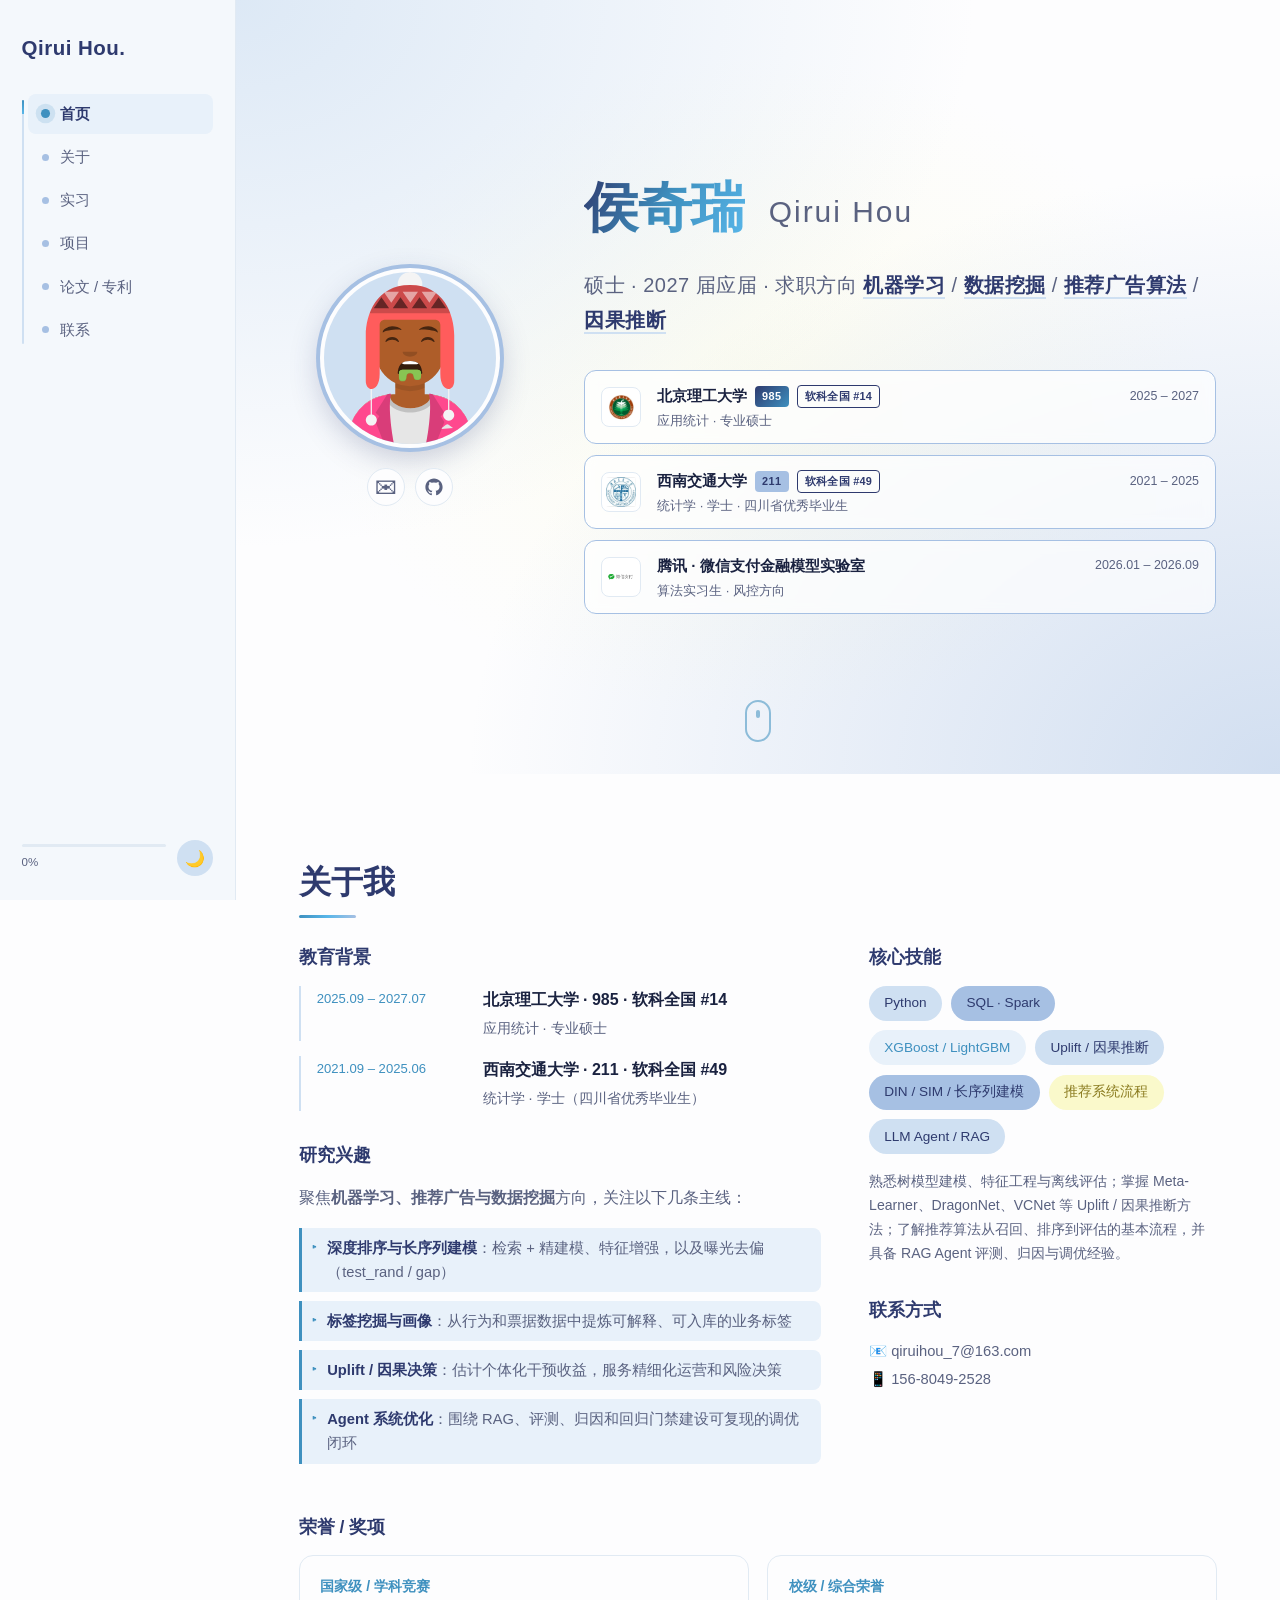
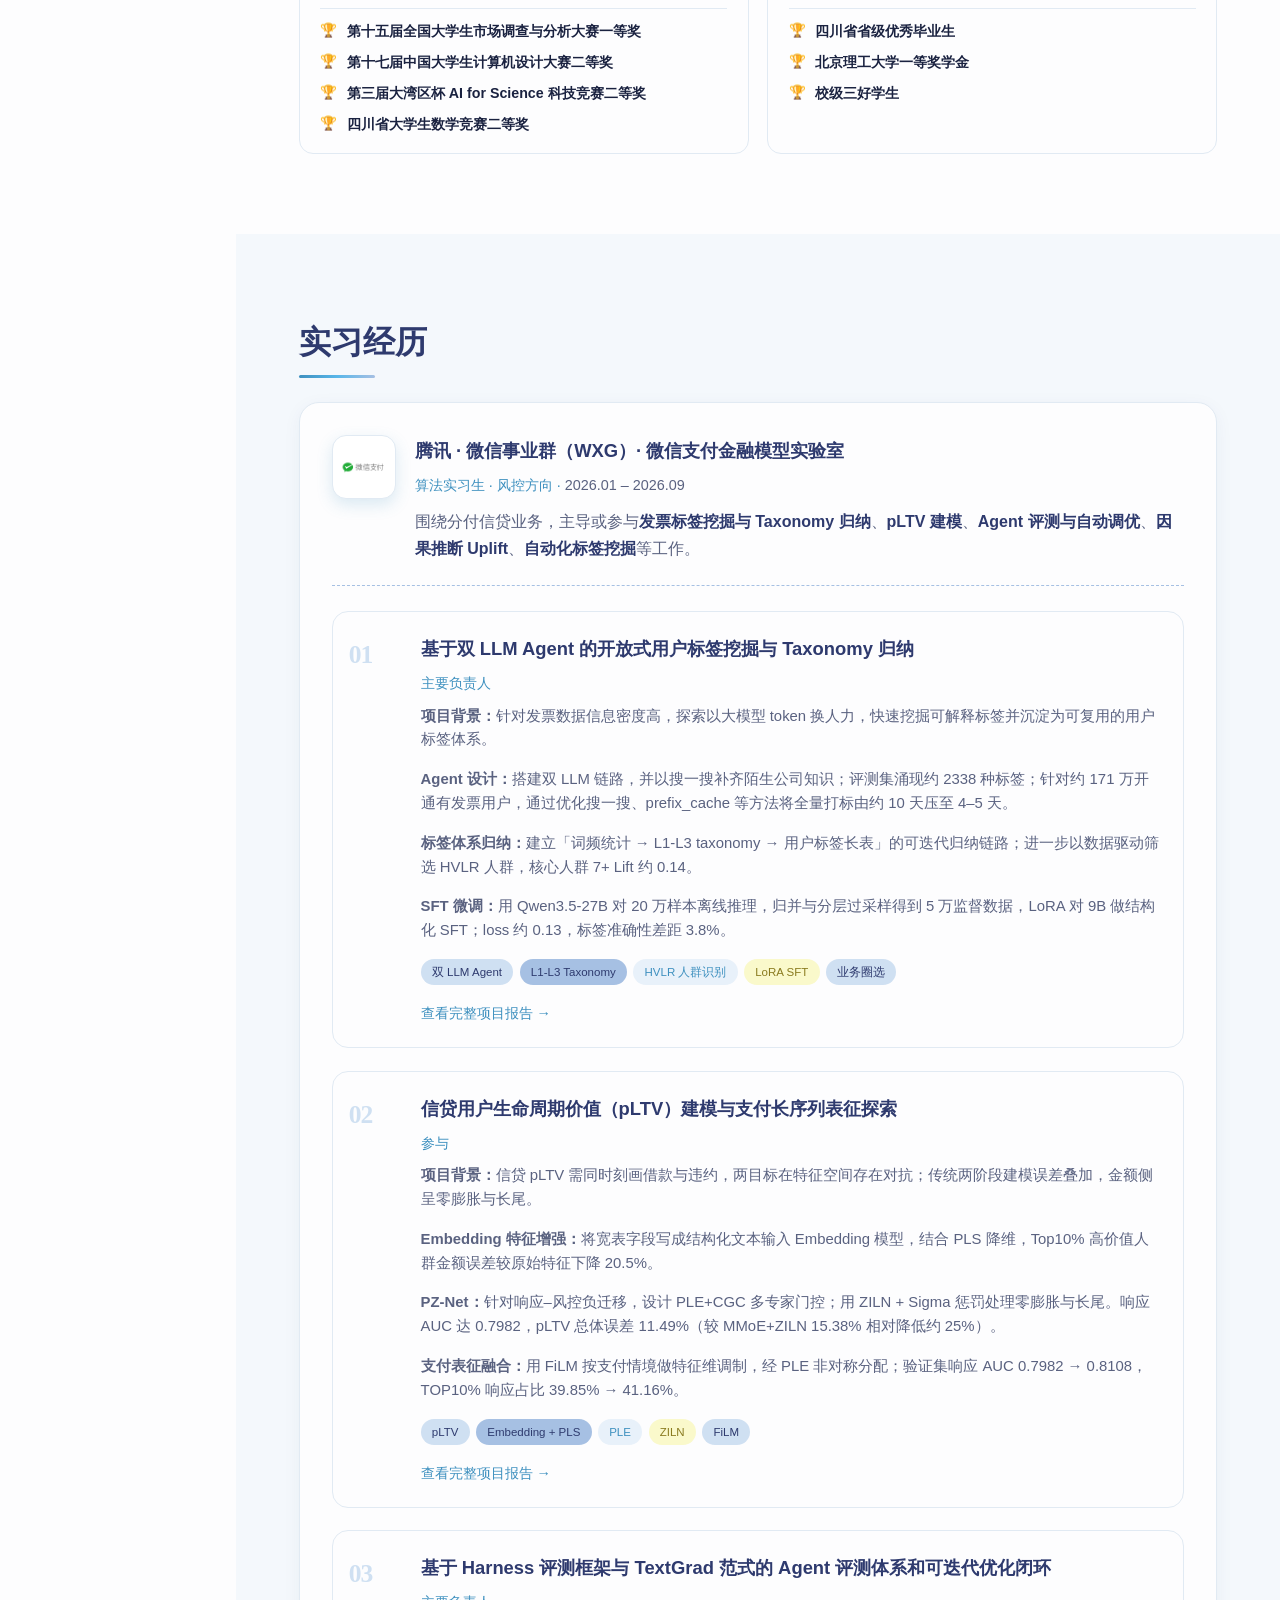
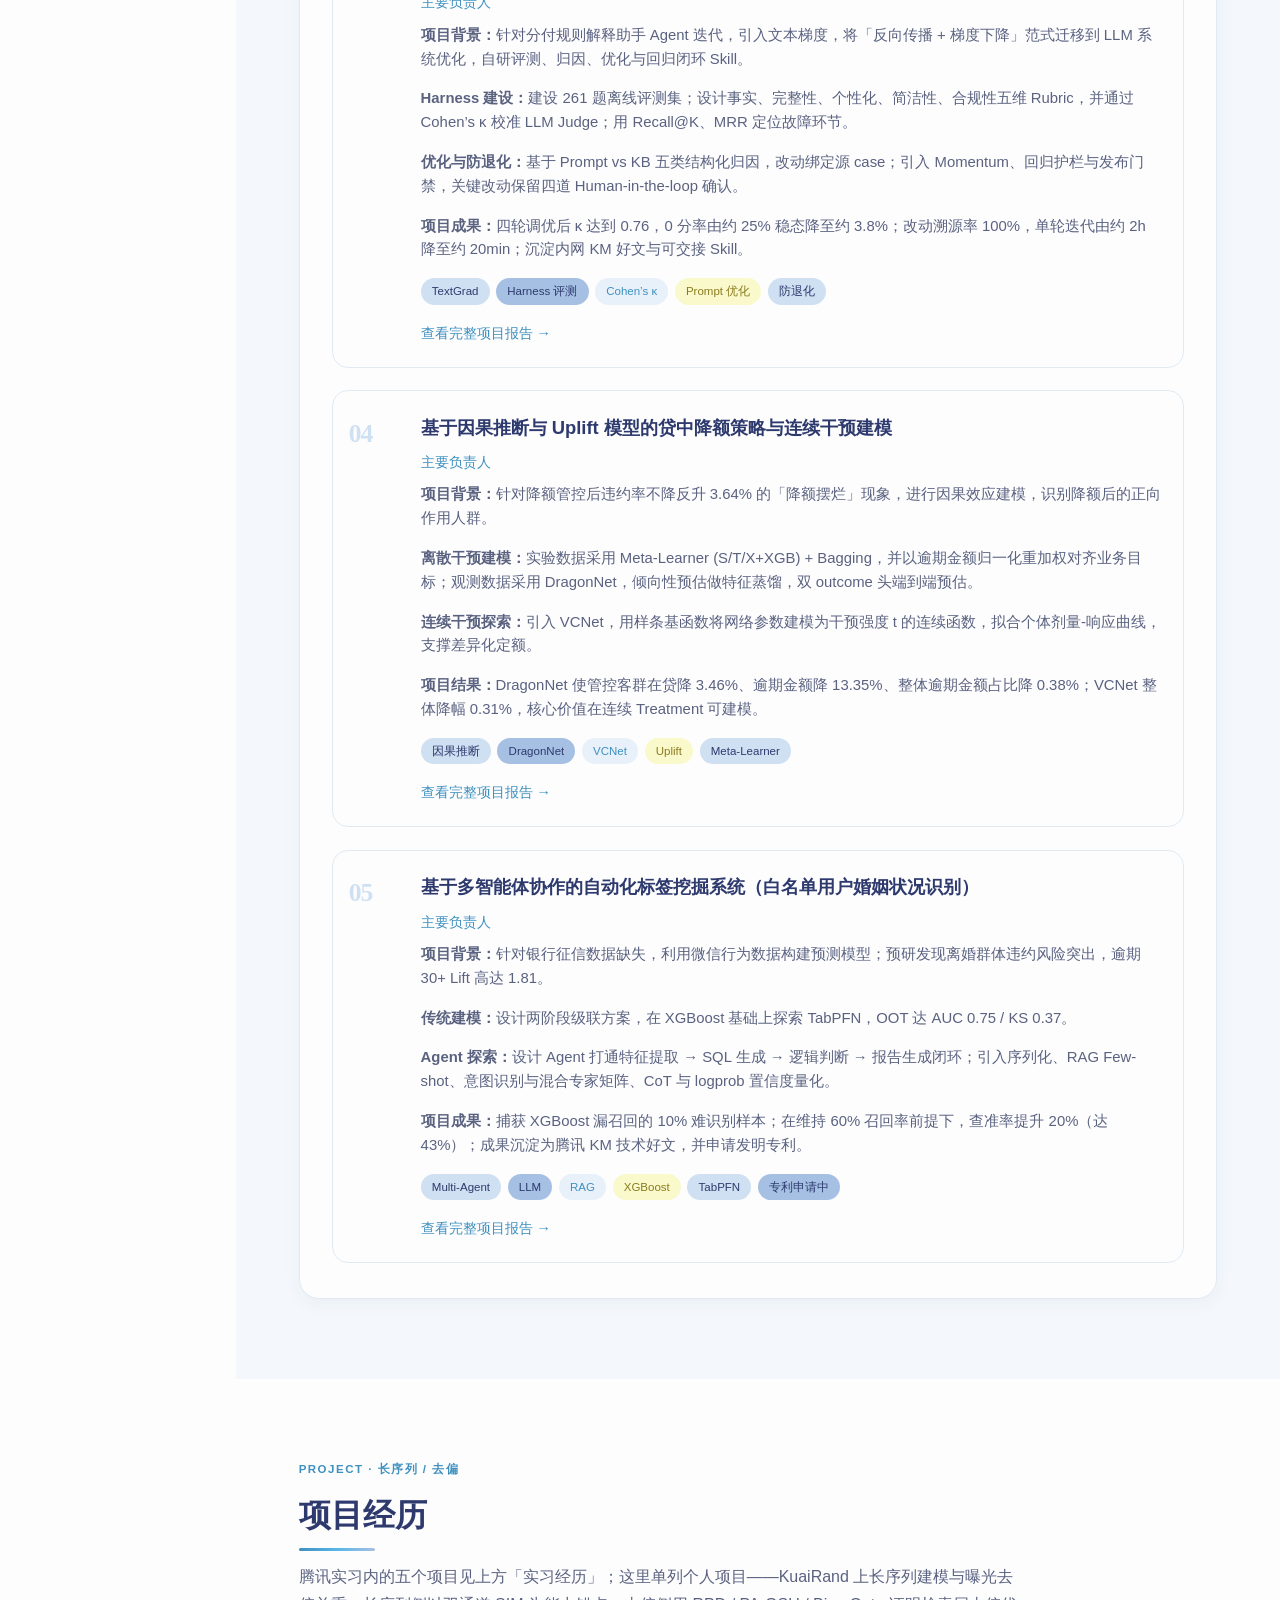
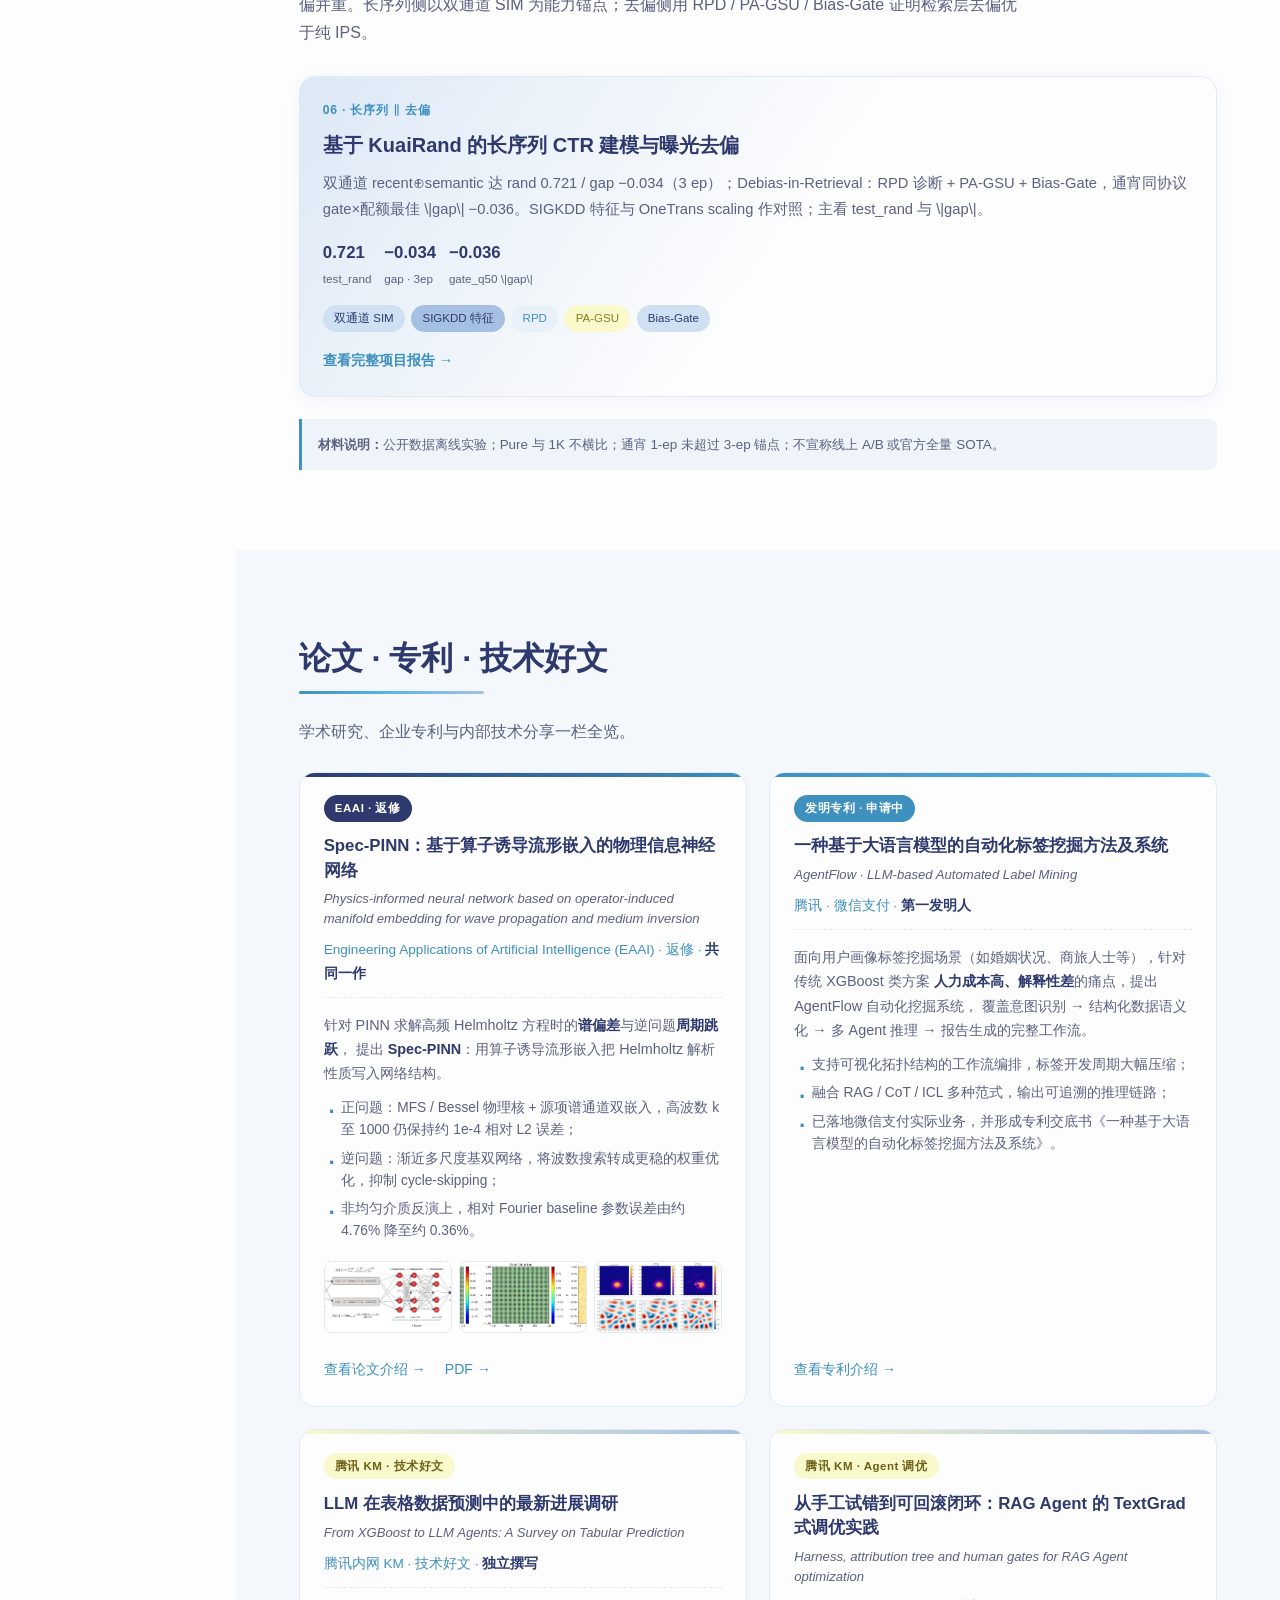
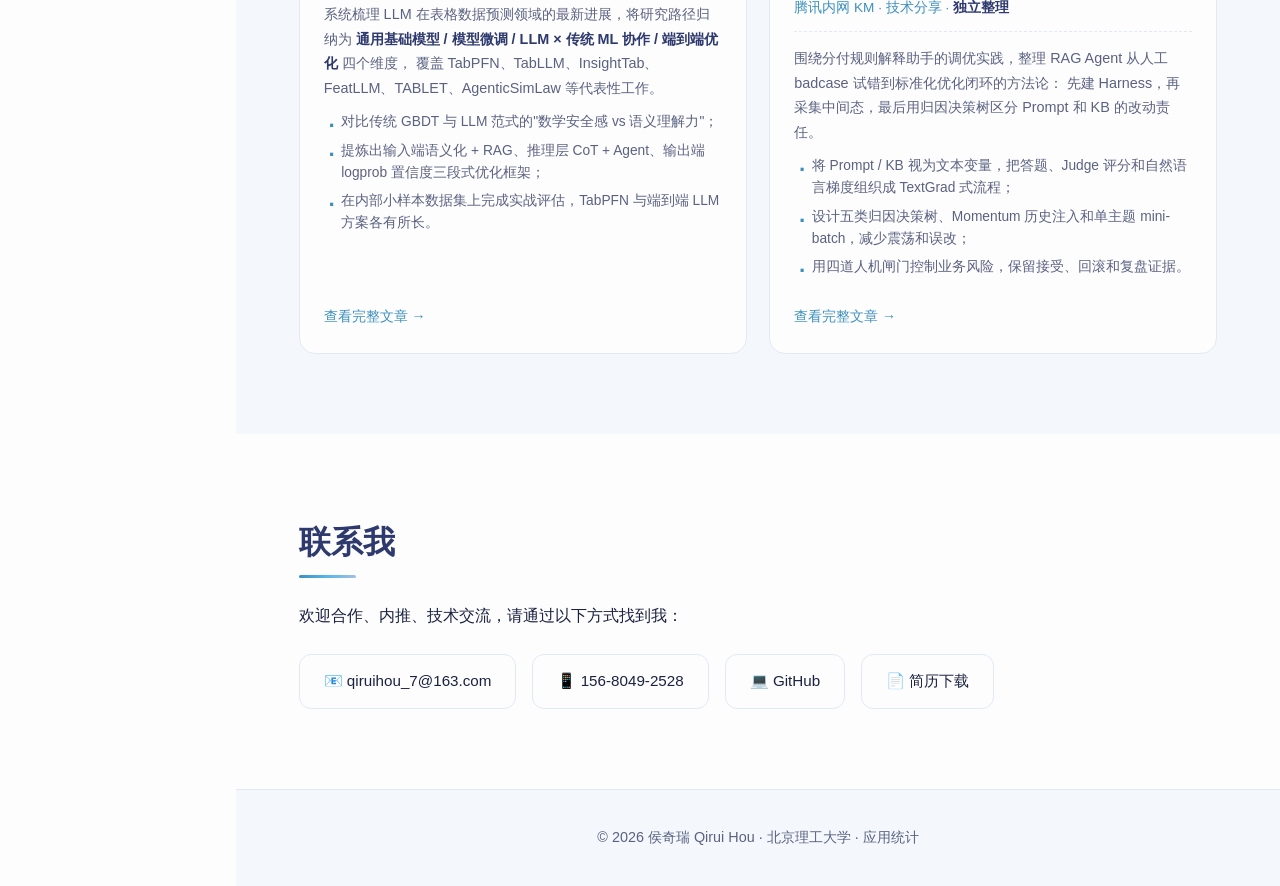
==== index.html @ e71e79ce "用 KuaiRand 长序列与去偏项目替换 TAOBAO-MM 超长序列 CTR 双主线（双通道 SIM ∥ Debias-in-Retrieval）写入首页与详情页，并更新诊断配图。  Co-aut" ====
<!DOCTYPE html>
<html lang="zh-CN">
<head>
  <meta charset="UTF-8" />
  <meta name="viewport" content="width=device-width, initial-scale=1.0" />
  <title>侯奇瑞 · 个人主页</title>
  <meta name="description" content="侯奇瑞 - 北京理工大学应用统计硕士 · 求职方向：机器学习 / 数据挖掘 / 推荐广告算法 / 因果推断" />
  <script>
    // 尽早标记 JS，并恢复主题，避免首屏空白 / 闪白
    document.documentElement.classList.add('js');
    try {
      var t = localStorage.getItem('theme');
      if (!t) t = matchMedia('(prefers-color-scheme: dark)').matches ? 'dark' : 'light';
      document.documentElement.setAttribute('data-theme', t);
    } catch (e) {}
  </script>
  <link rel="preload" href="style.css" as="style" />
  <link rel="preload" href="assets/avatar.svg" as="image" type="image/svg+xml" />
  <link rel="preload" href="assets/logo-bit.webp" as="image" type="image/webp" />
  <link rel="preload" href="assets/logo-swjtu.webp" as="image" type="image/webp" />
  <link rel="preload" href="assets/logo-wechatpay.webp" as="image" type="image/webp" />
  <link rel="stylesheet" href="style.css" />
  <link rel="icon" href="data:image/svg+xml,<svg xmlns='http://www.w3.org/2000/svg' viewBox='0 0 100 100'><text y='.9em' font-size='90'>📊</text></svg>" />
</head>
<body class="has-side-nav">
  <!-- 移动端抽屉开关 -->
  <button class="sn-toggle" id="snToggle" aria-label="展开导航" aria-expanded="false" aria-controls="sideNav">
    <span></span><span></span><span></span>
  </button>
  <div class="sn-backdrop" id="snBackdrop" hidden></div>

  <!-- 左侧导航 -->
  <aside class="side-nav" id="sideNav">
    <div class="sn-head">
      <a href="#home" class="logo">Qirui Hou.</a>
    </div>

    <nav class="sn-nav" aria-label="页面导航">
      <span class="sn-rail" aria-hidden="true"><span class="sn-rail-fill" id="snRailFill"></span></span>
      <span class="sn-thumb" id="snThumb" aria-hidden="true"></span>
      <ul>
        <li><a class="sn-link" href="#home"><span class="sn-dot"></span><span class="sn-text">首页</span></a></li>
        <li><a class="sn-link" href="#about"><span class="sn-dot"></span><span class="sn-text">关于</span></a></li>
        <li><a class="sn-link" href="#experience"><span class="sn-dot"></span><span class="sn-text">实习</span></a></li>
        <li><a class="sn-link" href="#projects"><span class="sn-dot"></span><span class="sn-text">项目</span></a></li>
        <li><a class="sn-link" href="#research"><span class="sn-dot"></span><span class="sn-text">论文 / 专利</span></a></li>
        <li><a class="sn-link" href="#contact"><span class="sn-dot"></span><span class="sn-text">联系</span></a></li>
      </ul>
    </nav>

    <div class="sn-foot">
      <div class="sn-progress">
        <span class="sn-progress-bar"><span class="sn-progress-fill" id="snProgressFill"></span></span>
        <span class="sn-progress-num" id="snProgressNum">0%</span>
      </div>
      <button id="themeToggle" aria-label="切换主题">🌙</button>
    </div>
  </aside>

  <!-- Hero / 个人简介 -->
  <section id="home" class="hero hero-split">
    <div class="hero-left">
      <img src="assets/avatar.svg" alt="头像" class="avatar" width="150" height="150" decoding="async" fetchpriority="high" />
      <div class="hero-socials">
        <a href="mailto:houqirui@bit.edu.cn" title="Email" aria-label="Email">✉</a>
        <a href="https://github.com/abcd1577/resume_web" target="_blank" rel="noopener" title="GitHub" aria-label="GitHub">
          <svg viewBox="0 0 24 24" width="18" height="18" fill="currentColor"><path d="M12 .5C5.73.5.5 5.74.5 12.04c0 5.08 3.29 9.39 7.86 10.91.58.11.79-.25.79-.56 0-.27-.01-1-.02-1.96-3.2.7-3.87-1.54-3.87-1.54-.52-1.34-1.27-1.69-1.27-1.69-1.04-.71.08-.7.08-.7 1.15.08 1.76 1.18 1.76 1.18 1.02 1.76 2.69 1.25 3.34.96.1-.74.4-1.25.72-1.54-2.55-.29-5.24-1.28-5.24-5.69 0-1.26.45-2.29 1.18-3.1-.12-.29-.51-1.46.11-3.04 0 0 .96-.31 3.16 1.18a10.97 10.97 0 0 1 5.76 0c2.2-1.49 3.16-1.18 3.16-1.18.62 1.58.23 2.75.11 3.04.74.81 1.18 1.84 1.18 3.1 0 4.42-2.69 5.39-5.26 5.68.41.36.78 1.07.78 2.16 0 1.56-.01 2.81-.01 3.19 0 .31.21.68.8.56 4.56-1.52 7.85-5.83 7.85-10.91C23.5 5.74 18.27.5 12 .5z"/></svg>
        </a>
      </div>
    </div>

    <div class="hero-right">
      <h1><span class="highlight">侯奇瑞</span> <span class="name-en">Qirui Hou</span></h1>
      <p class="tagline">硕士 · 2027 届应届 · 求职方向 <strong>机器学习</strong> / <strong>数据挖掘</strong> / <strong>推荐广告算法</strong> / <strong>因果推断</strong></p>

      <div class="hero-cards">
        <div class="hc-row hc-edu">
          <img src="assets/logo-bit.webp" alt="北京理工大学" class="hc-logo" width="160" height="160" decoding="async" fetchpriority="high" />
          <div class="hc-text">
            <div class="hc-line">
              <span class="hc-title">北京理工大学</span>
              <span class="hc-tier">985</span>
              <span class="hc-tier hc-tier-rank">软科全国 #14</span>
              <span class="hc-date">2025 – 2027</span>
            </div>
            <div class="hc-sub">应用统计 · 专业硕士</div>
          </div>
        </div>

        <div class="hc-row hc-edu">
          <img src="assets/logo-swjtu.webp" alt="西南交通大学" class="hc-logo" width="160" height="160" decoding="async" fetchpriority="high" />
          <div class="hc-text">
            <div class="hc-line">
              <span class="hc-title">西南交通大学</span>
              <span class="hc-tier hc-tier-211">211</span>
              <span class="hc-tier hc-tier-rank">软科全国 #49</span>
              <span class="hc-date">2021 – 2025</span>
            </div>
            <div class="hc-sub">统计学 · 学士 · 四川省优秀毕业生</div>
          </div>
        </div>

        <div class="hc-row hc-work">
          <img src="assets/logo-wechatpay.webp" alt="微信支付" class="hc-logo" width="451" height="160" decoding="async" fetchpriority="high" />
          <div class="hc-text">
            <div class="hc-line">
              <span class="hc-title">腾讯 · 微信支付金融模型实验室</span>
              <span class="hc-date">2026.01 – 2026.09</span>
            </div>
            <div class="hc-sub">算法实习生 · 风控方向</div>
          </div>
        </div>
      </div>
    </div>

    <a href="#about" class="scroll-down" aria-label="向下滚动">
      <span></span>
    </a>
  </section>

  <!-- 关于我 -->
  <section id="about" class="section">
    <h2>关于我</h2>
    <div class="about-grid">
      <div>
        <h3>教育背景</h3>
        <ul class="timeline">
          <li>
            <span class="t-date">2025.09 – 2027.07</span>
            <span class="t-school">北京理工大学 · 985 · 软科全国 #14</span>
            <span class="t-major">应用统计 · 专业硕士</span>
          </li>
          <li>
            <span class="t-date">2021.09 – 2025.06</span>
            <span class="t-school">西南交通大学 · 211 · 软科全国 #49</span>
            <span class="t-major">统计学 · 学士（四川省优秀毕业生）</span>
          </li>
        </ul>

        <h3 style="margin-top:1.8rem">研究兴趣</h3>
        <p>聚焦<strong>机器学习、推荐广告与数据挖掘</strong>方向，关注以下几条主线：</p>
        <ul class="interest-list">
          <li><strong>深度排序与长序列建模</strong>：检索 + 精建模、特征增强，以及曝光去偏（test_rand / gap）</li>
          <li><strong>标签挖掘与画像</strong>：从行为和票据数据中提炼可解释、可入库的业务标签</li>
          <li><strong>Uplift / 因果决策</strong>：估计个体化干预收益，服务精细化运营和风险决策</li>
          <li><strong>Agent 系统优化</strong>：围绕 RAG、评测、归因和回归门禁建设可复现的调优闭环</li>
        </ul>
      </div>

      <div>
        <h3>核心技能</h3>
        <ul class="skills">
          <li>Python</li>
          <li>SQL · Spark</li>
          <li>XGBoost / LightGBM</li>
          <li>Uplift / 因果推断</li>
          <li>DIN / SIM / 长序列建模</li>
          <li>推荐系统流程</li>
          <li>LLM Agent / RAG</li>
        </ul>
        <p style="margin-top:1rem; color:var(--text-soft); font-size:0.88rem; line-height:1.7;">
          熟悉树模型建模、特征工程与离线评估；掌握 Meta-Learner、DragonNet、VCNet 等 Uplift / 因果推断方法；了解推荐算法从召回、排序到评估的基本流程，并具备 RAG Agent 评测、归因与调优经验。
        </p>

        <h3 style="margin-top:1.8rem">联系方式</h3>
        <p style="color:var(--text-soft); font-size:0.92rem; line-height:1.9;">
          📧 qiruihou_7@163.com<br/>
          📱 156-8049-2528
        </p>
      </div>

      <div class="about-awards">
        <h3>荣誉 / 奖项</h3>
        <div class="awards-grid">
          <div class="award-col">
            <h4>国家级 / 学科竞赛</h4>
            <ul>
              <li>第十五届全国大学生市场调查与分析大赛一等奖</li>
              <li>第十七届中国大学生计算机设计大赛二等奖</li>
              <li>第三届大湾区杯 AI for Science 科技竞赛二等奖</li>
              <li>四川省大学生数学竞赛二等奖</li>
            </ul>
          </div>
          <div class="award-col">
            <h4>校级 / 综合荣誉</h4>
            <ul>
              <li>四川省省级优秀毕业生</li>
              <li>北京理工大学一等奖学金</li>
              <li>校级三好学生</li>
            </ul>
          </div>
        </div>
      </div>
    </div>
  </section>

  <!-- 实习经历 -->
  <section id="experience" class="section alt">
    <h2>实习经历</h2>

    <div class="experience-block">
      <div class="exp-header">
        <img class="exp-logo-img" src="assets/logo-wechatpay.webp" alt="微信支付" width="451" height="160" decoding="async" loading="lazy" />
        <div class="exp-meta">
          <h3 class="exp-company">腾讯 · 微信事业群（WXG）· 微信支付金融模型实验室</h3>
          <p class="exp-role">算法实习生 · 风控方向 · <span>2026.01 – 2026.09</span></p>
          <p class="exp-summary">围绕分付信贷业务，主导或参与<strong>发票标签挖掘与 Taxonomy 归纳</strong>、<strong>pLTV 建模</strong>、<strong>Agent 评测与自动调优</strong>、<strong>因果推断 Uplift</strong>、<strong>自动化标签挖掘</strong>等工作。</p>
        </div>
      </div>

      <ol class="cards stacked">
        <li class="card project-item">
          <a class="project-card-link" href="project-invoice-taxonomy.html">
            <span class="proj-index">01</span>
            <div class="card-body">
              <h3>基于双 LLM Agent 的开放式用户标签挖掘与 Taxonomy 归纳</h3>
              <p class="proj-role">主要负责人</p>
              <p><strong>项目背景：</strong>针对发票数据信息密度高，探索以大模型 token 换人力，快速挖掘可解释标签并沉淀为可复用的用户标签体系。</p>
              <p><strong>Agent 设计：</strong>搭建双 LLM 链路，并以搜一搜补齐陌生公司知识；评测集涌现约 2338 种标签；针对约 171 万开通有发票用户，通过优化搜一搜、prefix_cache 等方法将全量打标由约 10 天压至 4–5 天。</p>
              <p><strong>标签体系归纳：</strong>建立「词频统计 → L1-L3 taxonomy → 用户标签长表」的可迭代归纳链路；进一步以数据驱动筛选 HVLR 人群，核心人群 7+ Lift 约 0.14。</p>
              <p><strong>SFT 微调：</strong>用 Qwen3.5-27B 对 20 万样本离线推理，归并与分层过采样得到 5 万监督数据，LoRA 对 9B 做结构化 SFT；loss 约 0.13，标签准确性差距 3.8%。</p>
              <div class="tags">
                <span>双 LLM Agent</span><span>L1-L3 Taxonomy</span><span>HVLR 人群识别</span>
                <span>LoRA SFT</span><span>业务圈选</span>
              </div>
              <div class="links"><span class="go-report">查看完整项目报告 →</span></div>
            </div>
          </a>
        </li>

        <li class="card project-item">
          <a class="project-card-link" href="project-pltv.html">
            <span class="proj-index">02</span>
            <div class="card-body">
              <h3>信贷用户生命周期价值（pLTV）建模与支付长序列表征探索</h3>
              <p class="proj-role">参与</p>
              <p><strong>项目背景：</strong>信贷 pLTV 需同时刻画借款与违约，两目标在特征空间存在对抗；传统两阶段建模误差叠加，金额侧呈零膨胀与长尾。</p>
              <p><strong>Embedding 特征增强：</strong>将宽表字段写成结构化文本输入 Embedding 模型，结合 PLS 降维，Top10% 高价值人群金额误差较原始特征下降 20.5%。</p>
              <p><strong>PZ-Net：</strong>针对响应–风控负迁移，设计 PLE+CGC 多专家门控；用 ZILN + Sigma 惩罚处理零膨胀与长尾。响应 AUC 达 0.7982，pLTV 总体误差 11.49%（较 MMoE+ZILN 15.38% 相对降低约 25%）。</p>
              <p><strong>支付表征融合：</strong>用 FiLM 按支付情境做特征维调制，经 PLE 非对称分配；验证集响应 AUC 0.7982 → 0.8108，TOP10% 响应占比 39.85% → 41.16%。</p>
              <div class="tags">
                <span>pLTV</span><span>Embedding + PLS</span><span>PLE</span>
                <span>ZILN</span><span>FiLM</span>
              </div>
              <div class="links"><span class="go-report">查看完整项目报告 →</span></div>
            </div>
          </a>
        </li>

        <li class="card project-item">
          <a class="project-card-link" href="project-agent-optimization.html">
            <span class="proj-index">03</span>
            <div class="card-body">
              <h3>基于 Harness 评测框架与 TextGrad 范式的 Agent 评测体系和可迭代优化闭环</h3>
              <p class="proj-role">主要负责人</p>
              <p><strong>项目背景：</strong>针对分付规则解释助手 Agent 迭代，引入文本梯度，将「反向传播 + 梯度下降」范式迁移到 LLM 系统优化，自研评测、归因、优化与回归闭环 Skill。</p>
              <p><strong>Harness 建设：</strong>建设 261 题离线评测集；设计事实、完整性、个性化、简洁性、合规性五维 Rubric，并通过 Cohen’s κ 校准 LLM Judge；用 Recall@K、MRR 定位故障环节。</p>
              <p><strong>优化与防退化：</strong>基于 Prompt vs KB 五类结构化归因，改动绑定源 case；引入 Momentum、回归护栏与发布门禁，关键改动保留四道 Human-in-the-loop 确认。</p>
              <p><strong>项目成果：</strong>四轮调优后 κ 达到 0.76，0 分率由约 25% 稳态降至约 3.8%；改动溯源率 100%，单轮迭代由约 2h 降至约 20min；沉淀内网 KM 好文与可交接 Skill。</p>
              <div class="tags">
                <span>TextGrad</span><span>Harness 评测</span><span>Cohen’s κ</span>
                <span>Prompt 优化</span><span>防退化</span>
              </div>
              <div class="links"><span class="go-report">查看完整项目报告 →</span></div>
            </div>
          </a>
        </li>

        <li class="card project-item">
          <a class="project-card-link" href="project-causal-treatment.html">
            <span class="proj-index">04</span>
            <div class="card-body">
              <h3>基于因果推断与 Uplift 模型的贷中降额策略与连续干预建模</h3>
              <p class="proj-role">主要负责人</p>
              <p><strong>项目背景：</strong>针对降额管控后违约率不降反升 3.64% 的「降额摆烂」现象，进行因果效应建模，识别降额后的正向作用人群。</p>
              <p><strong>离散干预建模：</strong>实验数据采用 Meta-Learner (S/T/X+XGB) + Bagging，并以逾期金额归一化重加权对齐业务目标；观测数据采用 DragonNet，倾向性预估做特征蒸馏，双 outcome 头端到端预估。</p>
              <p><strong>连续干预探索：</strong>引入 VCNet，用样条基函数将网络参数建模为干预强度 t 的连续函数，拟合个体剂量-响应曲线，支撑差异化定额。</p>
              <p><strong>项目结果：</strong>DragonNet 使管控客群在贷降 3.46%、逾期金额降 13.35%、整体逾期金额占比降 0.38%；VCNet 整体降幅 0.31%，核心价值在连续 Treatment 可建模。</p>
              <div class="tags">
                <span>因果推断</span><span>DragonNet</span><span>VCNet</span>
                <span>Uplift</span><span>Meta-Learner</span>
              </div>
              <div class="links"><span class="go-report">查看完整项目报告 →</span></div>
            </div>
          </a>
        </li>

        <li class="card project-item">
          <a class="project-card-link" href="project-label-mining.html">
            <span class="proj-index">05</span>
            <div class="card-body">
              <h3>基于多智能体协作的自动化标签挖掘系统（白名单用户婚姻状况识别）</h3>
              <p class="proj-role">主要负责人</p>
              <p><strong>项目背景：</strong>针对银行征信数据缺失，利用微信行为数据构建预测模型；预研发现离婚群体违约风险突出，逾期 30+ Lift 高达 1.81。</p>
              <p><strong>传统建模：</strong>设计两阶段级联方案，在 XGBoost 基础上探索 TabPFN，OOT 达 AUC 0.75 / KS 0.37。</p>
              <p><strong>Agent 探索：</strong>设计 Agent 打通特征提取 → SQL 生成 → 逻辑判断 → 报告生成闭环；引入序列化、RAG Few-shot、意图识别与混合专家矩阵、CoT 与 logprob 置信度量化。</p>
              <p><strong>项目成果：</strong>捕获 XGBoost 漏召回的 10% 难识别样本；在维持 60% 召回率前提下，查准率提升 20%（达 43%）；成果沉淀为腾讯 KM 技术好文，并申请发明专利。</p>
              <div class="tags">
                <span>Multi-Agent</span><span>LLM</span><span>RAG</span><span>XGBoost</span>
                <span>TabPFN</span><span>专利申请中</span>
              </div>
              <div class="links"><span class="go-report">查看完整项目报告 →</span></div>
            </div>
          </a>
        </li>
      </ol>
    </div>
  </section>

  <!-- 项目经历：个人项目 KuaiRand（长序列 ∥ 去偏） -->
  <section id="projects" class="section">
    <p class="eyebrow">PROJECT · 长序列 / 去偏</p>
    <h2>项目经历</h2>
    <p class="section-intro">腾讯实习内的五个项目见上方「实习经历」；这里单列个人项目——KuaiRand 上长序列建模与曝光去偏并重。长序列侧以双通道 SIM 为能力锚点；去偏侧用 RPD / PA-GSU / Bias-Gate 证明检索层去偏优于纯 IPS。</p>
    <div class="case-grid">
      <article class="case-card featured">
        <p class="case-no">06 · 长序列 ∥ 去偏</p>
        <h3>基于 KuaiRand 的长序列 CTR 建模与曝光去偏</h3>
        <p class="case-summary">双通道 recent⊕semantic 达 rand 0.721 / gap −0.034（3 ep）；Debias-in-Retrieval：RPD 诊断 + PA-GSU + Bias-Gate，通宵同协议 gate×配额最佳 \|gap\| −0.036。SIGKDD 特征与 OneTrans scaling 作对照；主看 test_rand 与 \|gap\|。</p>
        <div class="metric-row"><div><strong>0.721</strong><span>test_rand</span></div><div><strong>−0.034</strong><span>gap · 3ep</span></div><div><strong>−0.036</strong><span>gate_q50 \|gap\|</span></div></div>
        <div class="tags"><span>双通道 SIM</span><span>SIGKDD 特征</span><span>RPD</span><span>PA-GSU</span><span>Bias-Gate</span></div>
        <a class="case-link" href="project-kuairand-ctr.html">查看完整项目报告 <span>→</span></a>
      </article>
    </div>
    <p class="evidence-note"><strong>材料说明：</strong>公开数据离线实验；Pure 与 1K 不横比；通宵 1-ep 未超过 3-ep 锚点；不宣称线上 A/B 或官方全量 SOTA。</p>
  </section>

  <!-- 论文 / 专利 / 技术好文 -->
  <section id="research" class="section alt">
    <h2>论文 · 专利 · 技术好文</h2>
    <p style="color:var(--text-soft); margin-bottom:1.6rem;">学术研究、企业专利与内部技术分享一栏全览。</p>

    <div class="research-grid">
      <article class="research-card paper">
        <div class="rc-tag">EAAI · 返修</div>
        <h3 class="rc-title">Spec-PINN：基于算子诱导流形嵌入的物理信息神经网络</h3>
        <p class="rc-en">Physics-informed neural network based on operator-induced manifold embedding for wave propagation and medium inversion</p>
        <p class="rc-meta">Engineering Applications of Artificial Intelligence (EAAI) · 返修 · <strong>共同一作</strong></p>
        <p class="rc-desc">
          针对 PINN 求解高频 Helmholtz 方程时的<strong>谱偏差</strong>与逆问题<strong>周期跳跃</strong>，
          提出 <strong>Spec-PINN</strong>：用算子诱导流形嵌入把 Helmholtz 解析性质写入网络结构。
        </p>
        <ul class="rc-list">
          <li>正问题：MFS / Bessel 物理核 + 源项谱通道双嵌入，高波数 k 至 1000 仍保持约 1e-4 相对 L2 误差；</li>
          <li>逆问题：渐近多尺度基双网络，将波数搜索转成更稳的权重优化，抑制 cycle-skipping；</li>
          <li>非均匀介质反演上，相对 Fourier baseline 参数误差由约 4.76% 降至约 0.36%。</li>
        </ul>
        <div class="rc-thumbs" aria-label="论文典型图预览">
          <img decoding="async" loading="lazy" src="assets/spec-pinn-arch-forward.webp" alt="Spec-PINN 正问题物理核嵌入架构" width="280" height="126">
          <img decoding="async" loading="lazy" src="assets/spec-pinn-forward-k100.webp" alt="高波数正问题解对比" width="280" height="76">
          <img decoding="async" loading="lazy" src="assets/spec-pinn-inverse-compare.webp" alt="非均匀介质反演对比" width="280" height="155">
        </div>
        <div class="rc-links">
          <a href="paper-spec-pinn.html">查看论文介绍 →</a>
          <a href="Physics-informed neural network based on operator-induced manifold embedding for wave propagation and medium inversion.pdf" target="_blank" rel="noopener">PDF →</a>
        </div>
      </article>

      <article class="research-card patent">
        <div class="rc-tag">发明专利 · 申请中</div>
        <h3 class="rc-title">一种基于大语言模型的自动化标签挖掘方法及系统</h3>
        <p class="rc-en">AgentFlow · LLM-based Automated Label Mining</p>
        <p class="rc-meta">腾讯 · 微信支付 · <strong>第一发明人</strong></p>
        <p class="rc-desc">
          面向用户画像标签挖掘场景（如婚姻状况、商旅人士等），针对传统 XGBoost 类方案
          <strong>人力成本高、解释性差</strong>的痛点，提出 AgentFlow 自动化挖掘系统，
          覆盖意图识别 → 结构化数据语义化 → 多 Agent 推理 → 报告生成的完整工作流。
        </p>
        <ul class="rc-list">
          <li>支持可视化拓扑结构的工作流编排，标签开发周期大幅压缩；</li>
          <li>融合 RAG / CoT / ICL 多种范式，输出可追溯的推理链路；</li>
          <li>已落地微信支付实际业务，并形成专利交底书《一种基于大语言模型的自动化标签挖掘方法及系统》。</li>
        </ul>
        <div class="rc-links">
          <a href="patent-label-mining.html">查看专利介绍 →</a>
        </div>
      </article>

      <article class="research-card blog">
        <div class="rc-tag">腾讯 KM · 技术好文</div>
        <h3 class="rc-title">LLM 在表格数据预测中的最新进展调研</h3>
        <p class="rc-en">From XGBoost to LLM Agents: A Survey on Tabular Prediction</p>
        <p class="rc-meta">腾讯内网 KM · 技术好文 · <strong>独立撰写</strong></p>
        <p class="rc-desc">
          系统梳理 LLM 在表格数据预测领域的最新进展，将研究路径归纳为
          <strong>通用基础模型 / 模型微调 / LLM × 传统 ML 协作 / 端到端优化</strong> 四个维度，
          覆盖 TabPFN、TabLLM、InsightTab、FeatLLM、TABLET、AgenticSimLaw 等代表性工作。
        </p>
        <ul class="rc-list">
          <li>对比传统 GBDT 与 LLM 范式的"数学安全感 vs 语义理解力"；</li>
          <li>提炼出输入端语义化 + RAG、推理层 CoT + Agent、输出端 logprob 置信度三段式优化框架；</li>
          <li>在内部小样本数据集上完成实战评估，TabPFN 与端到端 LLM 方案各有所长。</li>
        </ul>
        <div class="rc-links">
          <a href="km-tabular-prediction.html">查看完整文章 →</a>
        </div>
      </article>

      <article class="research-card blog">
        <div class="rc-tag">腾讯 KM · Agent 调优</div>
        <h3 class="rc-title">从手工试错到可回滚闭环：RAG Agent 的 TextGrad 式调优实践</h3>
        <p class="rc-en">Harness, attribution tree and human gates for RAG Agent optimization</p>
        <p class="rc-meta">腾讯内网 KM · 技术分享 · <strong>独立整理</strong></p>
        <p class="rc-desc">
          围绕分付规则解释助手的调优实践，整理 RAG Agent 从人工 badcase 试错到标准化优化闭环的方法论：
          先建 Harness，再采集中间态，最后用归因决策树区分 Prompt 和 KB 的改动责任。
        </p>
        <ul class="rc-list">
          <li>将 Prompt / KB 视为文本变量，把答题、Judge 评分和自然语言梯度组织成 TextGrad 式流程；</li>
          <li>设计五类归因决策树、Momentum 历史注入和单主题 mini-batch，减少震荡和误改；</li>
          <li>用四道人机闸门控制业务风险，保留接受、回滚和复盘证据。</li>
        </ul>
        <div class="rc-links">
          <a href="km-agent-textgrad.html">查看完整文章 →</a>
        </div>
      </article>
    </div>
  </section>

  <!-- 联系 -->
  <section id="contact" class="section">
    <h2>联系我</h2>
    <p>欢迎合作、内推、技术交流，请通过以下方式找到我：</p>
    <div class="contact-list">
      <a href="mailto:qiruihou_7@163.com">📧 qiruihou_7@163.com</a>
      <a href="tel:15680492528">📱 156-8049-2528</a>
      <a href="https://github.com/abcd1577/resume_web" target="_blank" rel="noopener">💻 GitHub</a>
      <a href="侯奇瑞-北京理工大学-27届-0511_副本.docx" download>📄 简历下载</a>
    </div>
  </section>

  <footer>
    <p>© 2026 侯奇瑞 Qirui Hou · 北京理工大学 · 应用统计</p>
  </footer>

  <script src="script.js"></script>
</body>
</html>
---- style.css ----
/* ============================================================
   配色：纯蓝色系学术风（去除淡紫，统一为蓝色层次）
   #2E3A6E  深靛蓝     —— 主色（标题、强调、按钮）
   #3E90BF  中蓝       —— 次要强调、链接
   #58B6E9  亮蓝       —— 高亮、暗色模式主色
   #A6C0E3  雾蓝       —— 头像光晕、分割
   #CFE0F2  粉蓝       —— 标签、卡片次背景（替代原淡紫）
   #E8F1FA  极淡蓝     —— 大面积浅背景
   #FAF9CB  奶油黄     —— 点缀、hover（保留作为唯一暖色调亮点）
   ============================================================ */
:root {
  --c-primary:  #2E3A6E;
  --c-blue:     #3E90BF;
  --c-sky:      #58B6E9;
  --c-mist:     #A6C0E3;
  --c-soft:     #CFE0F2;
  --c-pale:     #E8F1FA;
  --c-cream:    #FAF9CB;

  --bg:         #fdfdfe;
  --bg-alt:     #f4f8fc;
  --text:       #1a2240;
  --text-soft:  #5a6280;
  --accent:     var(--c-primary);
  --accent-2:   var(--c-blue);
  --border:     #e1eaf3;
  --card-shadow: 0 6px 24px rgba(46, 58, 110, 0.09);
}

[data-theme="dark"] {
  --bg:         #131830;
  --bg-alt:     #1c2342;
  --text:       #ecedf5;
  --text-soft:  #a8aec8;
  --accent:     var(--c-sky);
  --accent-2:   var(--c-blue);
  --border:     #28305a;
  --card-shadow: 0 6px 24px rgba(0, 0, 0, 0.35);
}

/* ============================================================
   Reset
   ============================================================ */
* { box-sizing: border-box; margin: 0; padding: 0; }
html { scroll-behavior: smooth; }
body {
  font-family: -apple-system, BlinkMacSystemFont, "Helvetica Neue",
               "PingFang SC", "Microsoft YaHei", sans-serif;
  background: var(--bg);
  color: var(--text);
  line-height: 1.75;
  -webkit-font-smoothing: antialiased;
  transition: background 0.3s, color 0.3s;
}
a { color: inherit; text-decoration: none; }
ul { list-style: none; }
img { max-width: 100%; display: block; }

/* 区块入场：仅在启用 JS 时隐藏非首屏 section，Hero 始终可见 */
.js .section.reveal:not(.is-visible) {
  opacity: 0;
  transform: translateY(18px);
}
.js .section.reveal {
  transition: opacity 0.55s ease, transform 0.55s ease;
}
.js .section.reveal.is-visible {
  opacity: 1;
  transform: none;
}
@media (prefers-reduced-motion: reduce) {
  .js .section.reveal:not(.is-visible),
  .js .section.reveal {
    opacity: 1;
    transform: none;
    transition: none;
  }
}

/* ============================================================
   导航
   ============================================================ */
.nav {
  position: sticky; top: 0; z-index: 100;
  display: flex; align-items: center; justify-content: space-between;
  padding: 1rem 8%;
  background: rgba(253, 253, 254, 0.85);
  backdrop-filter: blur(14px);
  border-bottom: 1px solid var(--border);
}
[data-theme="dark"] .nav { background: rgba(19, 24, 48, 0.85); }
.logo {
  font-weight: 700; font-size: 1.2rem;
  color: var(--c-primary);
  letter-spacing: 0.5px;
}
[data-theme="dark"] .logo { color: var(--c-sky); }
.nav ul { display: flex; gap: 2rem; }
.nav ul a {
  font-size: 0.95rem; position: relative; padding: 0.2rem 0;
  transition: color 0.25s;
}
.nav ul a::after {
  content: ""; position: absolute; left: 0; bottom: -4px;
  width: 0; height: 2px; background: var(--c-sky);
  transition: width 0.25s ease;
}
.nav ul a:hover { color: var(--c-blue); }
.nav ul a:hover::after { width: 100%; }
#themeToggle {
  background: var(--c-soft); border: none;
  width: 36px; height: 36px; border-radius: 50%;
  font-size: 1rem; cursor: pointer;
  display: flex; align-items: center; justify-content: center;
  transition: background 0.25s, transform 0.25s;
}
#themeToggle:hover { background: var(--c-mist); transform: rotate(15deg); }
[data-theme="dark"] #themeToggle { background: var(--bg-alt); }

/* ============================================================
   Hero
   ============================================================ */
.hero {
  min-height: clamp(620px, 86vh, 860px);
  display: flex; flex-direction: column; align-items: center; justify-content: center;
  text-align: center; padding: clamp(3.5rem, 6vh, 5.5rem) clamp(1.5rem, 5vw, 4rem);
  position: relative;
}
/* 左右双栏 Hero（覆盖默认居中）*/
.hero.hero-split {
  flex-direction: row;
  align-items: center;
  justify-content: center;
  text-align: left;
  gap: clamp(2rem, 5vw, 5rem);
  padding: clamp(4rem, 7vh, 6rem) clamp(2rem, 10vw, 12rem);
  max-width: none;
  margin: 0;
  width: 100%;
  background:
    radial-gradient(ellipse at top left, rgba(207, 224, 242, 0.7), transparent 50%),
    radial-gradient(ellipse at bottom right, rgba(166, 192, 227, 0.5), transparent 55%),
    radial-gradient(ellipse at center, rgba(250, 249, 203, 0.28), transparent 60%);
}
[data-theme="dark"] .hero {
  background:
    radial-gradient(ellipse at top left, rgba(46, 58, 110, 0.4), transparent 50%),
    radial-gradient(ellipse at bottom right, rgba(62, 144, 191, 0.25), transparent 55%);
}
.avatar {
  width: 150px; height: 150px; border-radius: 50%;
  border: 4px solid var(--bg);
  box-shadow: 0 0 0 4px var(--c-mist),
              0 10px 30px rgba(46, 58, 110, 0.25);
  margin-bottom: 1.8rem;
  background: var(--c-soft);
}

/* —— 双栏 Hero 内部布局 —— */
.hero-split .hero-left {
  flex: 0 0 auto;
  width: 220px;
  display: flex; flex-direction: column; align-items: center;
  gap: 1.2rem;
}
.hero-split .hero-left .avatar {
  width: 180px; height: 180px;
  margin-bottom: 0;
  flex-shrink: 0;
}
.hero-split .hero-right {
  flex: 1 1 auto;
  min-width: 0;          /* 关键：允许 flex 子项收缩 */
  max-width: min(100%, 820px);
  display: flex; flex-direction: column;
}
.hero-split h1 { text-align: left; }
.hero-split .tagline {
  text-align: left;
  margin: 0 0 1.6rem;
}

/* 社交图标 */
.hero-socials {
  display: flex; gap: 0.6rem;
}
.hero-socials a {
  width: 38px; height: 38px;
  display: inline-flex; align-items: center; justify-content: center;
  border-radius: 50%;
  background: var(--bg);
  border: 1px solid var(--border);
  color: var(--text-soft);
  font-size: 1.35rem;
  line-height: 1;
  transition: transform 0.25s, color 0.25s, border-color 0.25s, box-shadow 0.25s;
}
.hero-socials a:hover {
  transform: translateY(-2px);
  color: var(--c-primary);
  border-color: var(--c-blue);
  box-shadow: 0 6px 14px rgba(62,144,191,0.18);
}
[data-theme="dark"] .hero-socials a { background: rgba(255,255,255,0.04); }

/* 三张信息卡（教育×2 + 实习×1）*/
.hero-cards {
  display: flex; flex-direction: column;
  gap: 0.7rem;
  margin-top: 0.4rem;
  width: 100%;
  min-width: 0;
}
.hc-row {
  display: flex; align-items: center; gap: 1rem;
  padding: 0.75rem 1rem;
  background: rgba(255,255,255,0.7);
  border: 1px solid var(--c-mist);
  border-radius: 12px;
  backdrop-filter: blur(6px);
  -webkit-backdrop-filter: blur(6px);
  transition: transform 0.25s, box-shadow 0.25s, border-color 0.25s;
  min-width: 0;
}
.hc-row:hover {
  transform: translateX(3px);
  border-color: var(--c-blue);
  box-shadow: 0 6px 16px rgba(62, 144, 191, 0.14);
}
[data-theme="dark"] .hc-row {
  background: rgba(255,255,255,0.04);
  border-color: rgba(255,255,255,0.12);
}

/* 关键修复：logo 用三重锁死宽高，绝不让原图尺寸渗透 */
.hc-logo {
  flex: 0 0 40px;
  width: 40px !important;
  height: 40px !important;
  max-width: 40px;
  max-height: 40px;
  min-width: 40px;
  min-height: 40px;
  object-fit: contain;
  border-radius: 8px;
  background: #fff;
  padding: 4px;
  border: 1px solid var(--border);
  display: block;
}
.hc-logo-text {
  display: flex; align-items: center; justify-content: center;
  font-size: 0.68rem; font-weight: 700;
  color: var(--c-primary);
  letter-spacing: 0.5px;
  background: var(--c-soft);
  border-color: transparent;
  padding: 0;
}
.hc-text {
  flex: 1 1 auto;
  min-width: 0;
  overflow: hidden;
}
.hc-line {
  display: flex; align-items: center; flex-wrap: wrap;
  gap: 0.5rem;
  margin-bottom: 0.15rem;
}
.hc-title {
  font-weight: 600;
  color: var(--text);
  font-size: 0.95rem;
  white-space: nowrap;
  overflow: hidden;
  text-overflow: ellipsis;
  max-width: 100%;
}
.hc-tier {
  flex-shrink: 0;
  display: inline-block;
  padding: 1px 7px;
  font-size: 0.68rem; font-weight: 700;
  letter-spacing: 0.5px;
  background: linear-gradient(135deg, var(--c-primary), var(--c-blue));
  color: #fff;
  border-radius: 4px;
}
.hc-tier-211 {
  background: var(--c-mist);
  color: var(--c-primary);
}
.hc-date {
  flex-shrink: 0;
  margin-left: auto;
  font-size: 0.78rem;
  color: var(--text-soft);
  font-variant-numeric: tabular-nums;
  white-space: nowrap;
}
.hc-sub {
  font-size: 0.83rem;
  color: var(--text-soft);
  line-height: 1.4;
  white-space: nowrap;
  overflow: hidden;
  text-overflow: ellipsis;
}

/* 中等屏（≤1024px）：缩小内边距和头像 */
@media (max-width: 1024px) {
  .hero.hero-split {
    gap: 2.5rem;
    padding: 4rem 6%;
  }
  .hero-split .hero-left { width: 180px; }
  .hero-split .hero-left .avatar { width: 150px; height: 150px; }
}

/* 小屏（≤780px）：恢复纵向 */
@media (max-width: 780px) {
  .hero.hero-split {
    flex-direction: column;
    text-align: center;
    gap: 1.8rem;
    padding: 4rem 5%;
  }
  .hero-split .hero-left { width: auto; }
  .hero-split .hero-right { max-width: 100%; }
  .hero-split h1, .hero-split .tagline { text-align: center; }
  .hero-split .hero-left .avatar { width: 130px; height: 130px; }
  .hc-line { justify-content: flex-start; }
  .hc-date { margin-left: auto; }
  .hc-sub { white-space: normal; }
}

/* 极小屏（≤460px）：信息卡再瘦身 */
@media (max-width: 460px) {
  .hc-row { padding: 0.65rem 0.8rem; gap: 0.7rem; }
  .hc-logo { flex-basis: 34px; width: 34px !important; height: 34px !important;
             min-width: 34px; min-height: 34px; max-width: 34px; max-height: 34px; }
  .hc-title { font-size: 0.88rem; }
  .hc-date { font-size: 0.72rem; }
  .hc-sub { font-size: 0.78rem; }
}
.hero h1 {
  font-size: clamp(2.2rem, 5vw, 3.4rem);
  margin-bottom: 0.8rem; font-weight: 700;
  letter-spacing: -0.5px;
}
.highlight {
  background: linear-gradient(120deg, var(--c-primary), var(--c-blue), var(--c-sky));
  -webkit-background-clip: text;
  -webkit-text-fill-color: transparent;
  background-clip: text;
}
.subtitle {
  color: var(--c-blue); font-size: 1.1rem;
  font-weight: 500; margin-bottom: 0.6rem;
}
.bio { max-width: 540px; color: var(--text-soft); margin-bottom: 2.2rem; }

/* —— 新 Hero：tagline + 中英文名 + 徽章条 —— */
.hero h1 .name-en {
  display: inline-block;
  margin-left: 0.6rem;
  font-size: 0.55em;
  font-weight: 400;
  letter-spacing: 2px;
  color: var(--text-soft);
  vertical-align: middle;
  -webkit-text-fill-color: var(--text-soft);
}
.tagline {
  font-size: clamp(1rem, 1.6vw, 1.25rem);
  color: var(--text-soft);
  margin: 0 0 2rem;
  letter-spacing: 0.5px;
}
.tagline strong {
  color: var(--c-primary);
  font-weight: 600;
  border-bottom: 2px solid var(--c-soft);
  padding-bottom: 1px;
}
/* 身份标签：硕士 / 27 届 / 985 / 211 / 统计学 */
.id-tags {
  display: flex; flex-wrap: wrap; justify-content: center;
  gap: 0.6rem; margin-bottom: 2.4rem;
  max-width: 820px;
}
.id-tag {
  display: inline-flex; align-items: center; gap: 0.45rem;
  padding: 0.5rem 1.05rem;
  font-size: 0.92rem; font-weight: 500;
  border-radius: 999px;
  background: var(--bg);
  border: 1.5px solid var(--c-mist);
  color: var(--text);
  transition: transform 0.25s, box-shadow 0.25s, border-color 0.25s, background 0.25s;
}
.id-tag img {
  width: 18px; height: 18px; object-fit: contain;
  border-radius: 4px;
}
.id-tag:hover {
  transform: translateY(-2px);
  border-color: var(--c-blue);
  box-shadow: 0 6px 16px rgba(62, 144, 191, 0.16);
}
.id-tag.tag-degree     { background: var(--c-soft); color: var(--c-primary); border-color: transparent; }
.id-tag.tag-year       { background: var(--c-pale); color: var(--c-blue); border-color: transparent; }
.id-tag.tag-school985  { background: linear-gradient(135deg, var(--c-primary), var(--c-blue)); color: #fff; border-color: transparent; }
.id-tag.tag-school985 img { background: #fff; padding: 1px; }
.id-tag.tag-school211  { background: var(--c-mist); color: var(--c-primary); border-color: transparent; }
.id-tag.tag-major      { background: var(--c-cream); color: #6e6018; border-color: transparent; }
[data-theme="dark"] .id-tag {
  background: rgba(255,255,255,0.04);
  border-color: rgba(255,255,255,0.12);
}
[data-theme="dark"] .id-tag.tag-school985 { color: #fff; }

/* 向下滚动小箭头 */
.scroll-down {
  position: absolute; bottom: 2rem; left: 50%;
  transform: translateX(-50%);
  width: 26px; height: 42px;
  border: 2px solid var(--c-blue);
  border-radius: 14px;
  opacity: 0.55;
  transition: opacity 0.25s;
}
.scroll-down:hover { opacity: 1; }
.scroll-down span {
  position: absolute; top: 8px; left: 50%;
  width: 4px; height: 8px; margin-left: -2px;
  background: var(--c-blue); border-radius: 2px;
  animation: scrollDot 1.6s infinite;
}
@keyframes scrollDot {
  0%   { transform: translateY(0);   opacity: 1; }
  80%  { transform: translateY(14px); opacity: 0; }
  100% { transform: translateY(14px); opacity: 0; }
}
.hero { position: relative; }

/* 教育时间轴 */
.timeline {
  list-style: none; padding: 0; margin: 0.4rem 0 0;
  display: flex; flex-direction: column; gap: 0.9rem;
}
.timeline li {
  display: grid;
  grid-template-columns: 150px 1fr;
  grid-template-areas: "date school" "date major";
  column-gap: 1rem; row-gap: 0.15rem;
  padding-left: 1rem;
  border-left: 2px solid var(--c-soft);
}
.timeline .t-date  { grid-area: date;   color: var(--c-blue); font-size: 0.82rem; font-weight: 500; padding-top: 2px; }
.timeline .t-school{ grid-area: school; font-weight: 600; color: var(--text); }
.timeline .t-major { grid-area: major;  color: var(--text-soft); font-size: 0.9rem; }
@media (max-width: 600px) {
  .timeline li {
    grid-template-columns: 1fr;
    grid-template-areas: "date" "school" "major";
  }
}
.cta { display: flex; gap: 1rem; flex-wrap: wrap; justify-content: center; }
.btn {
  padding: 0.75rem 1.8rem; border-radius: 999px;
  font-weight: 500; font-size: 0.95rem;
  transition: transform 0.25s, box-shadow 0.25s, background 0.25s;
}
.btn.primary {
  background: var(--c-primary); color: #fff;
  box-shadow: 0 4px 14px rgba(46, 58, 110, 0.3);
}
.btn.primary:hover {
  background: var(--c-blue);
  transform: translateY(-2px);
  box-shadow: 0 8px 22px rgba(62, 144, 191, 0.4);
}
.btn.ghost {
  border: 1.5px solid var(--c-mist);
  background: var(--bg);
  color: var(--c-primary);
}
[data-theme="dark"] .btn.ghost { color: var(--c-sky); border-color: var(--border); }
.btn.ghost:hover {
  background: var(--c-cream);
  border-color: var(--c-cream);
  transform: translateY(-2px);
}

/* ============================================================
   通用 section
   ============================================================ */
.section { padding: 5rem 8%; }
.section.alt { background: var(--bg-alt); }
.section h2 {
  font-size: 2rem; margin-bottom: 2rem;
  position: relative; display: inline-block;
  color: var(--c-primary); font-weight: 700;
}
[data-theme="dark"] .section h2 { color: var(--c-sky); }
.section h2::after {
  content: ""; position: absolute; left: 0; bottom: -8px;
  width: 60%; height: 3px;
  background: linear-gradient(90deg, var(--c-blue), var(--c-sky), var(--c-mist));
  border-radius: 2px;
}

/* ============================================================
   About
   ============================================================ */
.about-grid {
  display: grid; grid-template-columns: 1.5fr 1fr; gap: 3rem;
}
.about-awards {
  grid-column: 1 / -1;
}
.about-grid p { color: var(--text-soft); margin-bottom: 1rem; }
.about-grid h3 {
  color: var(--c-primary); margin-bottom: 0.8rem; font-size: 1.1rem;
}
[data-theme="dark"] .about-grid h3 { color: var(--c-sky); }
.skills { display: flex; flex-wrap: wrap; gap: 0.6rem; margin-top: 0.5rem; }
.skills li {
  padding: 0.35rem 0.95rem; border-radius: 999px;
  font-size: 0.85rem; font-weight: 500;
  transition: transform 0.2s;
}
.skills li:nth-child(6n+1) { background: var(--c-soft); color: var(--c-primary); }
.skills li:nth-child(6n+2) { background: var(--c-mist); color: var(--c-primary); }
.skills li:nth-child(6n+3) { background: var(--c-pale); color: var(--c-blue); }
.skills li:nth-child(6n+4) { background: var(--c-soft); color: var(--c-primary); }
.skills li:nth-child(6n+5) { background: var(--c-mist); color: var(--c-primary); }
.skills li:nth-child(6n)   { background: var(--c-cream); color: #8a7b1f; }
.skills li:hover { transform: translateY(-2px) scale(1.05); }

/* ============================================================
   项目卡片
   ============================================================ */
.cards {
  display: grid; grid-template-columns: repeat(auto-fit, minmax(290px, 1fr));
  gap: 1.6rem;
}
/* 单列堆叠（用于实习经历下的子项目） */
.cards.stacked {
  display: flex; flex-direction: column;
  gap: 1.4rem;
  list-style: none; padding: 0; margin: 0;
  counter-reset: proj;
}

/* 实习经历整体容器：一个公司一份卡片 */
.experience-block {
  background: var(--bg);
  border: 1px solid var(--border);
  border-radius: 20px;
  padding: 2rem 2rem 2.2rem;
  box-shadow: 0 4px 18px rgba(46,58,110,0.05);
}
.exp-header {
  display: flex; align-items: flex-start; gap: 1.2rem;
  padding-bottom: 1.4rem; margin-bottom: 1.6rem;
  border-bottom: 1px dashed var(--c-mist);
}
.exp-logo {
  flex-shrink: 0;
  width: 64px; height: 64px;
  border-radius: 14px;
  background: linear-gradient(135deg, var(--c-primary), var(--c-blue));
  color: #fff; font-weight: 700; font-size: 0.78rem;
  display: flex; align-items: center; justify-content: center;
  text-align: center; line-height: 1.15;
  box-shadow: 0 6px 16px rgba(62,144,191,0.25);
}
.exp-logo-img {
  flex-shrink: 0;
  width: 64px; height: 64px;
  object-fit: contain;
  border-radius: 14px;
  background: #fff;
  padding: 6px;
  box-shadow: 0 6px 16px rgba(62,144,191,0.18);
  border: 1px solid var(--border);
}
[data-theme="dark"] .exp-logo-img { background: #fff; }
.exp-meta { flex: 1; min-width: 0; }
.exp-company {
  font-size: 1.15rem; color: var(--c-primary);
  margin: 0 0 0.35rem; font-weight: 600;
}
.exp-role {
  color: var(--c-blue); font-size: 0.9rem;
  font-weight: 500; margin: 0 0 0.6rem;
}
.exp-role span { color: var(--text-soft); font-weight: 400; }
.exp-summary { color: var(--text-soft); margin: 0; line-height: 1.7; }
.exp-summary strong { color: var(--c-primary); font-weight: 600; }

/* 子项目卡：去掉中间分隔感，加左侧编号；整卡可点 */
.project-item {
  position: relative;
  padding-left: 0;
  background: var(--bg);
}
.project-card-link {
  display: block;
  color: inherit;
  text-decoration: none;
  padding-left: 4.2rem;
  cursor: pointer;
}
.project-item .proj-index {
  position: absolute;
  left: 1rem; top: 1.3rem;
  font-size: 1.6rem; font-weight: 700;
  color: var(--c-soft);
  font-family: Georgia, "Times New Roman", serif;
  letter-spacing: -1px;
  pointer-events: none;
}
.project-item:hover .proj-index { color: var(--c-blue); }
.project-item .proj-role {
  color: var(--c-blue); font-weight: 500;
  font-size: 0.85rem; margin-bottom: 0.6rem;
}
.project-item .go-report {
  color: var(--c-blue);
  font-size: 0.9rem;
  font-weight: 500;
  display: inline-block;
  transition: color 0.2s, transform 0.2s;
}
.project-item:hover .go-report {
  color: var(--c-primary);
  transform: translateX(3px);
}
@media (max-width: 640px) {
  .experience-block { padding: 1.4rem 1rem; }
  .exp-header { flex-direction: column; gap: 0.8rem; }
  .project-card-link { padding-left: 1.3rem; }
  .project-item .proj-index {
    position: static; display: block;
    margin-bottom: 0.3rem; font-size: 1.3rem;
  }
}
.card {
  background: var(--bg); border: 1px solid var(--border);
  border-radius: 16px; overflow: hidden;
  transition: transform 0.3s, box-shadow 0.3s, border-color 0.3s;
  position: relative;
}
.card::before {
  content: ""; position: absolute; top: 0; left: 0; right: 0;
  height: 4px;
  background: linear-gradient(90deg, var(--c-primary), var(--c-blue), var(--c-sky));
  opacity: 0; transition: opacity 0.3s;
}
.card:hover {
  transform: translateY(-8px);
  box-shadow: var(--card-shadow);
  border-color: var(--c-mist);
}
.card:hover::before { opacity: 1; }
.card img { aspect-ratio: 16/10; object-fit: cover; }
.card-body { padding: 1.3rem; }
.card-body h3 {
  margin-bottom: 0.5rem; color: var(--c-primary); font-size: 1.15rem;
}
[data-theme="dark"] .card-body h3 { color: var(--c-sky); }
.card-body p {
  color: var(--text-soft); font-size: 0.93rem;
  margin-bottom: 1rem; line-height: 1.6;
}
.tags { display: flex; gap: 0.4rem; flex-wrap: wrap; margin-bottom: 1rem; }
.tags span {
  font-size: 0.72rem; padding: 0.2rem 0.7rem;
  border-radius: 999px; font-weight: 500;
}
.tags span:nth-child(4n+1) { background: var(--c-soft); color: var(--c-primary); }
.tags span:nth-child(4n+2) { background: var(--c-mist); color: var(--c-primary); }
.tags span:nth-child(4n+3) { background: var(--c-pale); color: var(--c-blue); }
.tags span:nth-child(4n)   { background: var(--c-cream); color: #8a7b1f; }
.links { display: flex; gap: 1.2rem; }
.links a {
  color: var(--c-blue); font-size: 0.9rem; font-weight: 500;
  transition: color 0.2s, transform 0.2s;
  display: inline-block;
}
.links a:hover { color: var(--c-primary); transform: translateX(3px); }

/* ============================================================
   研究兴趣列表
   ============================================================ */
.interest-list {
  list-style: none; padding: 0; margin: 0.5rem 0 0;
  display: flex; flex-direction: column; gap: 0.55rem;
}
.interest-list li {
  position: relative;
  padding: 0.5rem 0.8rem 0.5rem 1.6rem;
  background: var(--c-pale);
  border-left: 3px solid var(--c-blue);
  border-radius: 0 8px 8px 0;
  color: var(--text-soft);
  font-size: 0.92rem;
  line-height: 1.65;
  transition: background 0.2s, transform 0.2s;
}
.interest-list li::before {
  content: "▸";
  position: absolute; left: 0.6rem; top: 0.5rem;
  color: var(--c-blue); font-size: 0.85rem;
}
.interest-list li strong { color: var(--c-primary); font-weight: 600; }
.interest-list li:hover { background: var(--c-soft); transform: translateX(3px); }
[data-theme="dark"] .interest-list li {
  background: rgba(255,255,255,0.04);
  border-left-color: var(--c-sky);
}
[data-theme="dark"] .interest-list li strong { color: var(--c-sky); }

/* ============================================================
   奖项双栏
   ============================================================ */
.awards-grid {
  display: grid;
  grid-template-columns: repeat(auto-fit, minmax(320px, 1fr));
  gap: 1.1rem;
  margin-top: 0.6rem;
}
.award-col {
  background: var(--bg);
  border: 1px solid var(--border);
  border-radius: 14px;
  padding: 1.1rem 1.3rem 1.15rem;
}
.award-col h4 {
  font-size: 0.88rem;
  font-weight: 700;
  color: var(--c-blue);
  margin-bottom: 0.7rem;
  padding-bottom: 0.6rem;
  border-bottom: 1px solid var(--border);
}
[data-theme="dark"] .award-col h4 { color: var(--c-sky); }
.award-col ul {
  list-style: none;
  padding: 0;
  margin: 0;
  display: flex;
  flex-direction: column;
  gap: 0.55rem;
}
.award-col li {
  position: relative;
  padding-left: 1.65rem;
  font-size: 0.89rem;
  font-weight: 600;
  line-height: 1.55;
  color: var(--text);
}
.award-col li::before {
  content: "🏆";
  position: absolute;
  left: 0;
  top: 0;
  font-size: 0.85rem;
  font-weight: 400;
}
@media (max-width: 520px) {
  .awards-grid { grid-template-columns: 1fr; }
}

/* ============================================================
   论文 / 专利 / 技术好文 三联卡
   ============================================================ */
.research-grid {
  display: grid;
  grid-template-columns: repeat(auto-fit, minmax(320px, 1fr));
  gap: 1.4rem;
}
.research-card {
  background: var(--bg);
  border: 1px solid var(--border);
  border-radius: 16px;
  padding: 1.4rem 1.5rem 1.5rem;
  position: relative;
  overflow: hidden;
  transition: transform 0.3s, box-shadow 0.3s, border-color 0.3s;
  display: flex; flex-direction: column;
}
.research-card::before {
  content: ""; position: absolute;
  top: 0; left: 0; right: 0; height: 4px;
}
.research-card.paper::before  { background: linear-gradient(90deg, var(--c-primary), var(--c-blue)); }
.research-card.patent::before { background: linear-gradient(90deg, var(--c-blue), var(--c-sky)); }
.research-card.blog::before   { background: linear-gradient(90deg, var(--c-cream), var(--c-mist)); }
.research-card:hover {
  transform: translateY(-6px);
  box-shadow: var(--card-shadow);
  border-color: var(--c-mist);
}
.rc-tag {
  display: inline-block; align-self: flex-start;
  padding: 0.2rem 0.7rem;
  font-size: 0.72rem; font-weight: 600;
  border-radius: 999px;
  letter-spacing: 0.5px;
  margin-bottom: 0.8rem;
}
.research-card.paper  .rc-tag { background: var(--c-primary); color: #fff; }
.research-card.patent .rc-tag { background: var(--c-blue);    color: #fff; }
.research-card.blog   .rc-tag { background: var(--c-cream);   color: #6e6018; }
.rc-title {
  font-size: 1.05rem;
  color: var(--c-primary);
  margin-bottom: 0.4rem;
  line-height: 1.45;
  font-weight: 600;
}
[data-theme="dark"] .rc-title { color: var(--c-sky); }
.rc-en {
  font-size: 0.82rem;
  color: var(--text-soft);
  font-style: italic;
  margin-bottom: 0.6rem;
  line-height: 1.5;
}
.rc-meta {
  font-size: 0.85rem;
  color: var(--c-blue);
  margin-bottom: 0.9rem;
  padding-bottom: 0.7rem;
  border-bottom: 1px dashed var(--border);
}
.rc-meta strong { color: var(--c-primary); }
[data-theme="dark"] .rc-meta strong { color: var(--c-sky); }
.rc-desc {
  color: var(--text-soft);
  font-size: 0.9rem;
  line-height: 1.7;
  margin-bottom: 0.7rem;
}
.rc-desc strong { color: var(--c-primary); font-weight: 600; }
[data-theme="dark"] .rc-desc strong { color: var(--c-sky); }
.rc-list {
  list-style: none; padding: 0; margin: 0 0 1rem;
  display: flex; flex-direction: column; gap: 0.4rem;
}
.rc-list li {
  font-size: 0.86rem;
  color: var(--text-soft);
  line-height: 1.6;
  padding-left: 1.1rem;
  position: relative;
}
.rc-list li::before {
  content: "·";
  position: absolute; left: 0.3rem; top: -3px;
  color: var(--c-blue);
  font-size: 1.4rem; font-weight: 700;
}
.rc-list li strong { color: var(--c-primary); font-weight: 600; }
[data-theme="dark"] .rc-list li strong { color: var(--c-sky); }
.rc-links {
  margin-top: auto;
  padding-top: 0.6rem;
  display: flex;
  flex-wrap: wrap;
  gap: 0.85rem 1.2rem;
}
.rc-links a {
  color: var(--c-blue);
  font-size: 0.88rem;
  font-weight: 500;
  transition: color 0.2s, transform 0.2s;
  display: inline-block;
}
.rc-links a:hover { color: var(--c-primary); transform: translateX(3px); }
[data-theme="dark"] .rc-links a:hover { color: var(--c-sky); }

/* 论文卡典型图预览 */
.rc-thumbs {
  display: grid;
  grid-template-columns: repeat(3, minmax(0, 1fr));
  gap: 0.45rem;
  margin: 0.2rem 0 0.9rem;
}
.rc-thumbs img {
  width: 100%;
  height: 72px;
  object-fit: cover;
  border-radius: 8px;
  border: 1px solid var(--border);
  background: var(--bg-alt);
}
@media (max-width: 520px) {
  .rc-thumbs { grid-template-columns: 1fr; }
  .rc-thumbs img { height: 96px; }
}

/* 单张佐证截图（专利审批 / KM 好文） */
.rc-thumb {
  margin: 0.15rem 0 0.9rem;
  border-radius: 10px;
  border: 1px solid var(--border);
  overflow: hidden;
  background: var(--bg-alt);
}
.rc-thumb img {
  display: block;
  width: 100%;
  height: auto;
  max-height: 180px;
  object-fit: cover;
  object-position: top left;
}


/* ============================================================
   博客列表
   ============================================================ */
.blog-list li { border-bottom: 1px solid var(--border); }
.blog-list li:last-child { border-bottom: none; }
.blog-list a {
  display: flex; justify-content: flex-start; align-items: center;
  padding: 1.2rem 0; gap: 1.5rem;
  transition: padding 0.25s, color 0.25s;
}
.blog-list a:hover { padding-left: 0.8rem; color: var(--c-blue); }
.date {
  color: var(--c-blue); font-size: 0.85rem; min-width: 100px;
  font-family: "SF Mono", Menlo, monospace; font-weight: 500;
}
.title { flex: 1; font-weight: 500; }

/* ============================================================
   联系
   ============================================================ */
.contact-list {
  display: flex; flex-wrap: wrap; gap: 1rem; margin-top: 1.5rem;
}
.contact-list a {
  padding: 0.85rem 1.5rem; background: var(--bg);
  border: 1px solid var(--border); border-radius: 12px;
  font-weight: 500; font-size: 0.95rem;
  transition: all 0.25s;
}
.contact-list a:nth-child(4n+1):hover { background: var(--c-soft);  border-color: var(--c-soft);  color: var(--c-primary); }
.contact-list a:nth-child(4n+2):hover { background: var(--c-mist);  border-color: var(--c-mist);  color: var(--c-primary); }
.contact-list a:nth-child(4n+3):hover { background: var(--c-pale);  border-color: var(--c-pale);  color: var(--c-blue); }
.contact-list a:nth-child(4n):hover   { background: var(--c-cream); border-color: var(--c-cream); color: #6e6018; }
.contact-list a:hover { transform: translateY(-3px); }

/* ============================================================
   Footer
   ============================================================ */
footer {
  text-align: center; padding: 2.2rem;
  color: var(--text-soft); font-size: 0.9rem;
  border-top: 1px solid var(--border);
  background: var(--bg-alt);
}

/* ============================================================
   响应式
   ============================================================ */
@media (max-width: 768px) {
  .nav { padding: 1rem 5%; }
  .nav ul { gap: 1rem; }
  .nav ul a { font-size: 0.85rem; }
  .section { padding: 3.5rem 5%; }
  .about-grid { grid-template-columns: 1fr; gap: 1.5rem; }
  .blog-list a { flex-direction: column; align-items: flex-start; gap: 0.3rem; }
  .date { min-width: auto; }
}

/* ============== v2 专属：软科排名徽标 + 难点-解决叙述块 ============== */

/* 排名徽标：深色描边底，强调权威感，区别于 985/211 的彩色徽标 */
.hc-tier-rank {
  background: transparent !important;
  color: var(--c-primary) !important;
  border: 1px solid var(--c-primary);
  letter-spacing: 0.3px;
  font-weight: 700;
}
[data-theme="dark"] .hc-tier-rank {
  color: #ffd76b !important;
  border-color: #ffd76b;
}

/* 难点 → 解决 箭头流程式叙述块（项目卡内部使用） */
.pp-flow {
  display: flex;
  flex-direction: column;
  gap: 0.5rem;
  margin: 1rem 0 0.6rem;
  padding: 0;
  position: relative;
}

.pp-step {
  display: flex;
  align-items: stretch;
  gap: 0;
  position: relative;
}
.pp-step + .pp-step {
  margin-top: 1.2rem;
}
/* 步骤之间的虚线分隔 */
.pp-step + .pp-step::before {
  content: "";
  position: absolute;
  top: -0.7rem;
  left: 2.2rem;
  right: 2.2rem;
  border-top: 1px dashed var(--border);
}

/* 序号圆球 */
.pp-num {
  flex-shrink: 0;
  width: 1.85rem; height: 1.85rem;
  margin-right: 0.7rem;
  margin-top: 0.55rem;
  border-radius: 50%;
  background: linear-gradient(135deg, var(--c-primary), var(--c-blue));
  color: #fff;
  font-weight: 800;
  font-size: 0.78rem;
  display: flex; align-items: center; justify-content: center;
  box-shadow: 0 2px 8px rgba(0, 102, 204, 0.25);
}

/* 内容容器 */
.pp-pair {
  flex: 1;
  display: flex;
  align-items: center;
  gap: 0.55rem;
  flex-wrap: nowrap;
  min-width: 0;
}

/* 难点卡片（红） */
.pp-pain {
  flex: 1 1 0;
  min-width: 0;
  padding: 0.7rem 0.95rem;
  background: linear-gradient(135deg, rgba(220, 80, 80, 0.10), rgba(220, 80, 80, 0.04));
  border: 1px solid rgba(220, 80, 80, 0.25);
  border-radius: 10px;
  font-size: 0.88rem;
  line-height: 1.65;
  color: var(--text);
  position: relative;
}
.pp-pain::before {
  content: "⚠ 难点";
  display: block;
  font-size: 0.68rem;
  font-weight: 800;
  letter-spacing: 1.2px;
  color: #c0392b;
  margin-bottom: 0.3rem;
}

/* 解决卡片（绿） */
.pp-fix {
  flex: 1.4 1 0;
  min-width: 0;
  padding: 0.7rem 0.95rem;
  background: linear-gradient(135deg, rgba(40, 160, 100, 0.10), rgba(40, 160, 100, 0.04));
  border: 1px solid rgba(40, 160, 100, 0.28);
  border-radius: 10px;
  font-size: 0.88rem;
  line-height: 1.65;
  color: var(--text);
}
.pp-fix::before {
  content: "✓ 解决";
  display: block;
  font-size: 0.68rem;
  font-weight: 800;
  letter-spacing: 1.2px;
  color: #1e8449;
  margin-bottom: 0.3rem;
}

/* 中间的箭头 */
.pp-arrow {
  flex-shrink: 0;
  font-size: 1.4rem;
  font-weight: 900;
  color: var(--c-primary);
  user-select: none;
  align-self: center;
  line-height: 1;
  text-shadow: 0 2px 6px rgba(0, 102, 204, 0.2);
}

/* 内部强调 */
.pp-pain strong { color: #c0392b; }
.pp-fix strong { color: #1e8449; }
[data-theme="dark"] .pp-pain { background: linear-gradient(135deg, rgba(255, 120, 120, 0.14), rgba(255, 120, 120, 0.05)); border-color: rgba(255, 120, 120, 0.3); }
[data-theme="dark"] .pp-pain::before { color: #ff9b9b; }
[data-theme="dark"] .pp-pain strong { color: #ff9b9b; }
[data-theme="dark"] .pp-fix { background: linear-gradient(135deg, rgba(120, 220, 170, 0.14), rgba(120, 220, 170, 0.05)); border-color: rgba(120, 220, 170, 0.3); }
[data-theme="dark"] .pp-fix::before { color: #7ee2b1; }
[data-theme="dark"] .pp-fix strong { color: #7ee2b1; }
[data-theme="dark"] .pp-arrow { color: #ffd76b; }

/* 项目结果条 */
.pp-result {
  margin-top: 0.7rem;
  padding: 0.7rem 0.95rem;
  background: linear-gradient(135deg, rgba(0, 102, 204, 0.08), rgba(0, 153, 102, 0.06));
  border-radius: 10px;
  font-size: 0.9rem;
  line-height: 1.7;
}
.pp-result::before {
  content: "📈 项目成果";
  display: inline-block;
  font-size: 0.7rem;
  font-weight: 700;
  letter-spacing: 1px;
  color: var(--c-blue);
  margin-right: 0.5rem;
}

@media (max-width: 720px) {
  .pp-pair { flex-wrap: wrap; }
  .pp-arrow { transform: rotate(90deg); margin: 0.2rem auto; }
  .pp-pain, .pp-fix { flex: 1 1 100%; }
  .pp-num { margin-top: 0; }
}

/* ============================================================
   项目档案库
   ============================================================ */
.eyebrow {
  color: var(--c-blue);
  font-size: 0.72rem;
  font-weight: 800;
  letter-spacing: 1.5px;
  margin-bottom: 0.45rem;
}
.section-intro {
  max-width: 720px;
  margin: -0.7rem 0 1.8rem;
  color: var(--text-soft);
}
.case-grid {
  display: grid;
  grid-template-columns: repeat(2, minmax(0, 1fr));
  gap: 1rem;
}
.case-card {
  display: flex;
  flex-direction: column;
  min-height: 310px;
  padding: 1.45rem;
  background: var(--bg);
  border: 1px solid var(--border);
  border-radius: 16px;
  box-shadow: 0 4px 18px rgba(46,58,110,.05);
  transition: transform .25s, box-shadow .25s, border-color .25s;
}
.case-card:hover {
  transform: translateY(-4px);
  border-color: var(--c-blue);
  box-shadow: var(--card-shadow);
}
.case-card.featured {
  grid-column: span 2;
  min-height: 270px;
  background: linear-gradient(125deg, rgba(207,224,242,.7), var(--bg) 54%);
}
.case-no {
  color: var(--c-blue);
  font-size: .76rem;
  font-weight: 700;
  letter-spacing: .8px;
  margin-bottom: .55rem;
}
.case-card h3 {
  color: var(--c-primary);
  font-size: 1.25rem;
  line-height: 1.5;
  margin-bottom: .65rem;
}
.case-summary {
  color: var(--text-soft);
  font-size: .92rem;
  line-height: 1.75;
}
.metric-row, .result-stats {
  display: flex;
  flex-wrap: wrap;
  gap: .8rem;
  margin: 1rem 0;
}
.metric-row > div, .result-stats > div {
  display: flex;
  flex-direction: column;
  gap: .05rem;
}
.metric-row strong, .result-stats strong {
  color: var(--c-primary);
  font-size: 1.05rem;
}
.metric-row span, .result-stats span {
  color: var(--text-soft);
  font-size: .73rem;
}
.case-link {
  margin-top: auto;
  color: var(--c-blue);
  font-size: .9rem;
  font-weight: 700;
}
.case-link span { transition: transform .2s; display: inline-block; }
.case-link:hover span { transform: translateX(4px); }
.evidence-note {
  margin-top: 1.4rem;
  padding: .85rem 1rem;
  border-left: 3px solid var(--c-blue);
  background: rgba(62,144,191,.08);
  border-radius: 0 8px 8px 0;
  color: var(--text-soft);
  font-size: .84rem;
}

.project-library {
  width: min(1060px, 88%);
  margin: 0 auto;
  padding: 5rem 0;
}
.single-project { width: min(980px, 90%); }
.project-nav ul { margin-left: auto; margin-right: 1.5rem; }
.report-hero h1 {
  color: var(--c-primary);
  font-size: clamp(2rem, 4.6vw, 3.25rem);
  line-height: 1.18;
  letter-spacing: -.035em;
  margin: .25rem 0 .8rem;
}
[data-theme="dark"] .report-hero h1 { color: var(--c-sky); }
.report-lead {
  margin-top: 1.2rem;
  padding: 1rem 1.1rem;
  color: var(--text);
  background: var(--bg-alt);
  border-left: 4px solid var(--c-blue);
  border-radius: 0 10px 10px 0;
  line-height: 1.8;
}
.report-section {
  display: grid;
  grid-template-columns: 58px minmax(0, 1fr);
  gap: 1rem;
  padding: 2rem 0;
  border-bottom: 1px solid var(--border);
}
.report-section:last-of-type { border-bottom: 0; }
.section-index {
  color: var(--c-mist);
  font-family: Georgia, "Times New Roman", serif;
  font-size: 1.5rem;
  font-weight: 700;
  line-height: 1.25;
}
.report-section h2, .report-evidence h2 {
  color: var(--c-primary);
  font-size: 1.3rem;
  line-height: 1.45;
  margin-bottom: .75rem;
}
[data-theme="dark"] .report-section h2,
[data-theme="dark"] .report-evidence h2 { color: var(--c-sky); }
.report-section h3 {
  margin: 1rem 0 .35rem;
  color: var(--c-primary);
  font-size: .92rem;
}
.report-section p + p { margin-top: .75rem; }
.report-flow { margin: 1rem 0; }
.detail-grid {
  display: grid;
  grid-template-columns: repeat(2, minmax(0, 1fr));
  gap: .8rem;
  margin: 1rem 0;
}
.detail-grid > div {
  padding: .9rem 1rem;
  background: var(--bg-alt);
  border: 1px solid var(--border);
  border-radius: 10px;
}
.detail-grid h3 { margin-top: 0; }
.detail-grid p { font-size: .84rem; }
.formula-card {
  display: flex;
  flex-direction: column;
  gap: .35rem;
  margin: 1.1rem 0;
  padding: 1rem 1.2rem;
  background: linear-gradient(120deg, rgba(46,58,110,.08), rgba(88,182,233,.08));
  border: 1px solid var(--c-mist);
  border-radius: 10px;
  overflow-x: auto;
}
.formula-card span {
  color: var(--c-blue);
  font-size: .72rem;
  font-weight: 800;
  letter-spacing: 1px;
}
.formula-card strong {
  color: var(--c-primary);
  font-family: Georgia, "Times New Roman", serif;
  font-size: 1.04rem;
  white-space: nowrap;
}
.story-line, .callout {
  margin: 1rem 0;
  padding: .85rem 1rem;
  background: rgba(62,144,191,.08);
  border-radius: 9px;
  color: var(--text-soft);
}
.comparison-table {
  display: grid;
  gap: 1px;
  margin: 1rem 0;
  overflow: hidden;
  border: 1px solid var(--border);
  border-radius: 10px;
  background: var(--border);
}
.comparison-table > div {
  display: grid;
  grid-template-columns: 1fr 1fr 1.5fr;
  gap: 1px;
  background: var(--border);
}
.comparison-table > div > * {
  padding: .65rem .75rem;
  background: var(--bg);
  color: var(--text-soft);
  font-size: .8rem;
}
.comparison-table > div:first-child > * {
  color: var(--c-primary);
  background: var(--bg-alt);
  font-weight: 700;
}
.causal-results > div { grid-template-columns: .9fr 1fr 1fr 1.2fr; }
.attribution-list {
  display: flex;
  flex-direction: column;
  gap: .55rem;
  margin: 1rem 0;
}
.attribution-list > div {
  display: grid;
  grid-template-columns: 180px 1fr;
  gap: .8rem;
  padding: .7rem .85rem;
  background: var(--bg-alt);
  border-radius: 8px;
}
.attribution-list strong { color: var(--c-primary); font-size: .82rem; }
.attribution-list span { color: var(--text-soft); font-size: .82rem; }
.report-list {
  list-style: disc;
  padding-left: 1.2rem;
  margin: .7rem 0;
}
.report-list li + li { margin-top: .4rem; }
.report-evidence { margin-top: 2rem; }
code {
  padding: .1rem .3rem;
  border-radius: 4px;
  background: var(--bg-alt);
  color: var(--c-primary);
}
.library-header {
  max-width: 720px;
  margin-bottom: 2rem;
}
.library-header h1 {
  color: var(--c-primary);
  font-size: clamp(2.2rem, 5vw, 3.6rem);
  letter-spacing: -.05em;
  line-height: 1.15;
  margin-bottom: .8rem;
}
.library-header > p:last-child { color: var(--text-soft); }
.case-nav {
  display: flex;
  flex-wrap: wrap;
  gap: .6rem;
  margin-bottom: 2.3rem;
}
.case-nav a {
  padding: .35rem .8rem;
  border: 1px solid var(--border);
  border-radius: 999px;
  color: var(--text-soft);
  font-size: .84rem;
}
.case-nav a:hover { border-color: var(--c-blue); color: var(--c-blue); }
.project-report {
  scroll-margin-top: 5rem;
  padding: 2.1rem;
  margin-bottom: 1.6rem;
  background: var(--bg);
  border: 1px solid var(--border);
  border-radius: 20px;
  box-shadow: 0 6px 22px rgba(46,58,110,.06);
}
.report-hero {
  padding-bottom: 1.4rem;
  border-bottom: 1px solid var(--border);
}
.report-hero h2 {
  color: var(--c-primary);
  font-size: clamp(1.45rem, 3vw, 2.1rem);
  line-height: 1.35;
  margin-bottom: .55rem;
}
.report-hero > p:last-child { color: var(--text-soft); font-size: .88rem; }
.report-grid {
  display: grid;
  grid-template-columns: 1fr 1fr;
  gap: 1.5rem;
  padding: 1.45rem 0;
}
.project-report h3 {
  color: var(--c-primary);
  font-size: .86rem;
  letter-spacing: .5px;
  margin-bottom: .55rem;
}
.project-report p, .project-report li { color: var(--text-soft); font-size: .91rem; }
.method-panel, .result-panel, .evidence-panel {
  padding: 1.1rem;
  margin-top: 1rem;
  border-radius: 12px;
}
.report-figure {
  margin: 1.2rem 0;
  padding: .8rem;
  background: #fff;
  border: 1px solid var(--border);
  border-radius: 12px;
}
.report-figure img {
  width: 100%;
  height: auto;
  border-radius: 7px;
}
.report-figure figcaption {
  padding: .75rem .35rem .15rem;
  color: var(--text-soft);
  font-size: .8rem;
  line-height: 1.6;
}
.report-figure figcaption strong { color: var(--c-primary); }
.evidence-shot {
  margin: 1rem 0 .8rem;
  background: rgba(255,255,255,.82);
}
.evidence-shot img {
  border: 1px solid var(--border);
  background: #fff;
}
.method-panel { background: var(--bg-alt); }
.result-panel { background: rgba(40,160,100,.08); }
.evidence-panel { background: rgba(250,249,203,.48); }
.flowline {
  display: flex;
  align-items: center;
  flex-wrap: wrap;
  gap: .5rem;
  color: var(--text-soft);
  font-size: .84rem;
}
.flowline span {
  padding: .35rem .55rem;
  border: 1px solid var(--border);
  border-radius: 6px;
  background: var(--bg);
}
.flowline b { color: var(--c-blue); }
.evidence-panel ul { list-style: disc; padding-left: 1.1rem; }
.evidence-panel li + li { margin-top: .35rem; }
@media (max-width: 720px) {
  .case-grid, .report-grid { grid-template-columns: 1fr; }
  .case-card.featured { grid-column: span 1; }
  .project-library { width: min(92%, 1060px); padding: 3.4rem 0; }
  .project-report { padding: 1.3rem; }
  .report-section { grid-template-columns: 1fr; gap: .35rem; }
  .detail-grid { grid-template-columns: 1fr; }
  .comparison-table { overflow-x: auto; }
  .comparison-table > div { min-width: 620px; }
  .attribution-list > div { grid-template-columns: 1fr; gap: .2rem; }
  .project-nav { gap: 0.6rem; }
  .project-nav .logo { flex: 1 1 auto; }
  .project-nav ul {
    order: 3;
    width: 100%;
    margin: 0;
    display: flex;
    gap: 0.7rem 1rem;
  }
  .project-nav ul { flex-wrap: wrap; }
  .project-nav ul a { font-size: 0.82rem; }
}

/* ============================================================
   项目详情阅读增强：保留旧版蓝色视觉，采用新版 Editorial 正文节奏
   ============================================================ */
:root {
  --report-serif: "Songti SC", "STSong", "SimSun", "Noto Serif CJK SC", serif;
  --report-sans: -apple-system, BlinkMacSystemFont, "Helvetica Neue", "PingFang SC", "Microsoft YaHei", sans-serif;
  --report-measure: 68em;
}
.single-project {
  width: min(1040px, 92%);
}
.single-project .project-report {
  max-width: var(--report-measure);
  margin-inline: auto;
  font-family: var(--report-serif);
  overflow-wrap: anywhere;
}
.report-header,
.single-project .report-hero {
  padding-bottom: 1.8rem;
  margin-bottom: 1.8rem;
  border-bottom: 1px solid var(--border);
}
.report-kicker,
.report-summary,
.report-metrics,
.report-header h1,
.project-report h2,
.project-report h3,
.project-report table,
.project-report figcaption {
  font-family: var(--report-sans);
}
.report-kicker {
  margin-bottom: .7rem;
  color: var(--c-blue);
  font-size: .82rem;
  font-weight: 800;
  letter-spacing: .08em;
}
.report-header h1,
.report-hero h1 {
  color: var(--c-primary);
  font-size: clamp(1.9rem, 3.6vw, 2.75rem);
  line-height: 1.22;
  letter-spacing: -.035em;
  margin: .25rem 0 1rem;
}
[data-theme="dark"] .report-header h1,
[data-theme="dark"] .report-hero h1 {
  color: var(--c-sky);
}
.report-summary,
.report-lead {
  max-width: 54rem;
  color: var(--text);
  font-size: 1.08rem;
  line-height: 1.85;
}
.report-metrics {
  display: grid;
  grid-template-columns: repeat(auto-fit, minmax(9rem, 1fr));
  gap: 1px;
  margin: 1.7rem 0 0;
  border: 1px solid var(--border);
  border-radius: 14px;
  overflow: hidden;
  background: var(--border);
}
.report-metrics div {
  padding: .9rem 1rem;
  background: var(--bg-alt);
}
.report-metrics dt {
  color: var(--text-soft);
  font-size: .78rem;
}
.report-metrics dd {
  margin: .2rem 0 0;
  color: var(--c-primary);
  font-size: 1.12rem;
  font-weight: 800;
}
.project-report h2 {
  margin: 2.4rem 0 .9rem;
  color: var(--c-primary);
  font-size: clamp(1.28rem, 2.4vw, 1.55rem);
  line-height: 1.38;
  letter-spacing: -.01em;
}
.project-report h2:first-of-type {
  margin-top: 0;
}
.project-report h3 {
  margin: 1.5rem 0 .55rem;
  color: var(--c-primary);
  font-size: 1.06rem;
  letter-spacing: 0;
}
.project-report p,
.project-report li {
  color: var(--text);
  font-size: max(17px, 1rem);
  line-height: 1.92;
}
.project-report p + p,
.project-report p + ul,
.project-report ul + p {
  margin-top: .85rem;
}
.project-report strong {
  color: var(--c-primary);
  font-weight: 700;
}
.project-report .katex-display {
  margin: 1.25rem 0;
  overflow-x: auto;
  overflow-y: hidden;
}
.project-report .katex {
  font-size: 1.04em;
}
.project-report .katex-display > .katex {
  white-space: normal;
}
.project-report table {
  width: 100%;
  margin: 1.2rem 0;
  border-collapse: collapse;
  border: 1px solid var(--border);
  border-radius: 12px;
  overflow: hidden;
  display: table;
  table-layout: auto;
  background: var(--bg);
}
.project-report th,
.project-report td {
  padding: .72rem .82rem;
  border-bottom: 1px solid var(--border);
  color: var(--text);
  font-size: .92rem;
  line-height: 1.65;
  vertical-align: top;
  white-space: nowrap;
}
.project-report th {
  color: var(--c-primary);
  background: var(--bg-alt);
  font-weight: 800;
}
.project-report figure,
.report-figure {
  margin: 1.5rem 0;
  padding: .85rem;
  background: #fff;
  border: 1px solid var(--border);
  border-radius: 14px;
}
[data-theme="dark"] .project-report figure,
[data-theme="dark"] .report-figure {
  background: var(--bg-alt);
}
.project-report figure img,
.report-figure img {
  width: 100%;
  height: auto;
  border-radius: 8px;
}
/* 标签体系表：脱敏层级展示，允许标签列换行 */
.tag-system-figure { margin: 1.5rem 0; }
.tag-system-table { width: 100%; }
.tag-system-table th,
.tag-system-table td {
  white-space: normal;
}
.tag-system-table td:last-child {
  color: var(--text-soft);
}

/* report-figure-stack */
.report-figure-stack {
  display: flex;
  flex-direction: column;
  gap: 0.35rem;
}
.report-figure-stack img {
  width: 100%;
  height: auto;
  border-radius: 8px;
}
.project-report figure {
  content-visibility: auto;
  contain-intrinsic-size: 800px;
}

.project-report figcaption,
.report-figure figcaption {
  padding: .75rem .25rem .1rem;
  color: var(--text-soft);
  font-size: .86rem;
  line-height: 1.65;
}
.project-report figcaption strong {
  color: var(--c-primary);
}
.project-report ul {
  list-style: disc;
  padding-left: 1.35rem;
  margin: .8rem 0;
}
.project-report li + li {
  margin-top: .35rem;
}
.project-report code {
  font-family: "SF Mono", Menlo, Consolas, monospace;
}
.article-report th,
.article-report td {
  white-space: normal;
  min-width: 5.5rem;
}
.article-report pre {
  margin: 1rem 0;
  padding: 1rem 1.1rem;
  overflow-x: auto;
  border: 1px solid var(--border);
  border-radius: 12px;
  background: var(--bg-alt);
  font-size: .86rem;
  line-height: 1.7;
}
.article-report pre code {
  background: transparent;
  padding: 0;
}
.article-report blockquote.article-quote {
  margin: 1.1rem 0;
  padding: .9rem 1.1rem;
  border-left: 4px solid var(--c-blue);
  border-radius: 0 12px 12px 0;
  background: var(--bg-alt);
  color: var(--text);
}
.article-report blockquote.article-quote p {
  margin: 0;
}
.article-report blockquote.article-quote p + p {
  margin-top: .65rem;
}
.article-report .article-figure {
  margin: 1.6rem 0;
}
.article-report .article-figure img {
  display: block;
  width: 100%;
  height: auto;
}
.article-report hr {
  margin: 2rem 0;
  border: 0;
  border-top: 1px solid var(--border);
}
.article-report a {
  color: var(--c-blue);
  text-decoration: underline;
  text-underline-offset: .18em;
}
.article-report .math-display {
  margin: 1.2rem 0;
  overflow-x: auto;
}
.article-report h4 {
  margin: 1.2rem 0 .45rem;
  color: var(--c-primary);
  font-family: var(--report-sans);
  font-size: 1rem;
  font-weight: 800;
}

@media (max-width: 720px) {
  .single-project { width: min(94%, 1040px); }
  .report-header h1,
  .report-hero h1 { font-size: clamp(1.7rem, 8vw, 2.3rem); }
  .report-summary,
  .report-lead { font-size: 1rem; }
  .project-report table {
    display: block;
    overflow-x: auto;
  }
}

/* ============================================================
   左侧固定导航 + 阅读位置指示
   仅作用于 body.has-side-nav（首页），项目详情页仍用顶部 .project-nav
   ============================================================ */
:root {
  --sn-w: 236px;
  --sn-item-h: 40px;
}

body.has-side-nav { padding-left: var(--sn-w); }

.side-nav {
  position: fixed;
  top: 0; left: 0; bottom: 0;
  z-index: 120;
  width: var(--sn-w);
  display: flex;
  flex-direction: column;
  padding: 2.2rem 1.35rem 1.5rem;
  background: var(--bg-alt);
  border-right: 1px solid var(--border);
  overflow-y: auto;
  overscroll-behavior: contain;
}

.sn-head { margin-bottom: 2rem; }
.sn-head .logo { display: block; font-size: 1.28rem; line-height: 1.3; }

/* ---- 导航列表与轨道 ---- */
.sn-nav { position: relative; padding-left: 0.9rem; }
.sn-nav ul { display: flex; flex-direction: column; gap: 0.2rem; }

.sn-rail {
  position: absolute;
  left: 0; top: 6px; bottom: 6px;
  width: 2px;
  border-radius: 2px;
  background: var(--c-soft);
  overflow: hidden;
}
[data-theme="dark"] .sn-rail { background: var(--border); }
.sn-rail-fill {
  display: block;
  width: 100%;
  height: 0;
  background: linear-gradient(180deg, var(--c-blue), var(--c-sky));
  transition: height 0.18s linear;
}

/* 当前所在区块的滑块（位置与高度由 JS 计算） */
.sn-thumb {
  position: absolute;
  top: 0;
  left: 0.4rem; right: 0;
  height: var(--sn-item-h);
  border-radius: 8px;
  background: var(--c-pale);
  opacity: 0;
  transform: translateY(0);
  transition: transform 0.32s cubic-bezier(0.4, 0, 0.2, 1),
              height 0.32s cubic-bezier(0.4, 0, 0.2, 1),
              opacity 0.2s ease;
  pointer-events: none;
}
[data-theme="dark"] .sn-thumb { background: rgba(88, 182, 233, 0.14); }
.side-nav.is-tracking .sn-thumb { opacity: 1; }

.sn-link {
  position: relative;
  z-index: 1;
  display: flex;
  align-items: center;
  gap: 0.65rem;
  min-height: var(--sn-item-h);
  padding: 0 0.7rem 0 0.4rem;
  border-radius: 8px;
  color: var(--text-soft);
  font-size: 0.93rem;
  transition: color 0.22s ease;
}
.sn-dot {
  flex: 0 0 auto;
  width: 7px; height: 7px;
  border-radius: 50%;
  background: var(--c-mist);
  transition: background 0.22s ease, transform 0.22s ease, box-shadow 0.22s ease;
}
.sn-link:hover { color: var(--c-blue); }
.sn-link:hover .sn-dot { background: var(--c-blue); }

.sn-link.is-active {
  color: var(--c-primary);
  font-weight: 700;
}
[data-theme="dark"] .sn-link.is-active { color: var(--c-sky); }
.sn-link.is-active .sn-dot {
  background: var(--c-blue);
  transform: scale(1.3);
  box-shadow: 0 0 0 4px rgba(62, 144, 191, 0.16);
}

/* ---- 底部阅读进度 + 主题切换 ---- */
.sn-foot {
  margin-top: auto;
  padding-top: 1.6rem;
  display: flex;
  align-items: center;
  gap: 0.7rem;
}
.sn-progress { flex: 1 1 auto; min-width: 0; }
.sn-progress-bar {
  display: block;
  height: 3px;
  border-radius: 3px;
  background: var(--border);
  overflow: hidden;
}
.sn-progress-fill {
  display: block;
  width: 0;
  height: 100%;
  background: var(--c-blue);
  transition: width 0.18s linear;
}
.sn-progress-num {
  display: block;
  margin-top: 0.35rem;
  color: var(--text-soft);
  font-size: 0.72rem;
  font-variant-numeric: tabular-nums;
}
.side-nav #themeToggle { flex: 0 0 auto; }

/* ---- 移动端抽屉开关 ---- */
.sn-toggle {
  position: fixed;
  top: 0.9rem; left: 0.9rem;
  z-index: 130;
  display: none;
  flex-direction: column;
  justify-content: center;
  gap: 4px;
  width: 40px; height: 40px;
  padding: 0 9px;
  border: 1px solid var(--border);
  border-radius: 10px;
  background: rgba(253, 253, 254, 0.9);
  backdrop-filter: blur(12px);
  cursor: pointer;
}
[data-theme="dark"] .sn-toggle { background: rgba(19, 24, 48, 0.9); }
.sn-toggle span {
  display: block;
  height: 2px;
  border-radius: 2px;
  background: var(--c-primary);
  transition: transform 0.25s ease, opacity 0.2s ease;
}
[data-theme="dark"] .sn-toggle span { background: var(--c-sky); }
.sn-toggle[aria-expanded="true"] span:nth-child(1) { transform: translateY(6px) rotate(45deg); }
.sn-toggle[aria-expanded="true"] span:nth-child(2) { opacity: 0; }
.sn-toggle[aria-expanded="true"] span:nth-child(3) { transform: translateY(-6px) rotate(-45deg); }

.sn-backdrop {
  position: fixed;
  inset: 0;
  z-index: 110;
  background: rgba(26, 34, 64, 0.45);
  opacity: 0;
  transition: opacity 0.25s ease;
}
.sn-backdrop.is-open { opacity: 1; }

/* 侧栏占位后 hero 左右留白收窄，避免内容过挤 */
@media (min-width: 981px) {
  body.has-side-nav .hero.hero-split {
    padding-left: clamp(2rem, 5vw, 5.5rem);
    padding-right: clamp(2rem, 5vw, 5.5rem);
  }
  body.has-side-nav .section { padding-left: 6%; padding-right: 6%; }
}

@media (max-width: 980px) {
  body.has-side-nav { padding-left: 0; }
  .sn-toggle { display: flex; }
  .side-nav {
    width: min(280px, 82vw);
    /* 顶部留出抽屉开关（同时充当关闭按钮）的位置 */
    padding-top: 4.3rem;
    box-shadow: 12px 0 40px rgba(26, 34, 64, 0.18);
    transform: translateX(-102%);
    transition: transform 0.3s cubic-bezier(0.4, 0, 0.2, 1);
  }
  .side-nav.is-open { transform: translateX(0); }
  body.has-side-nav .hero.hero-split { padding-top: 4.5rem; }
  body.has-side-nav section[id] { scroll-margin-top: 4.2rem; }
}

@media (prefers-reduced-motion: reduce) {
  .sn-thumb, .sn-rail-fill, .sn-progress-fill, .side-nav { transition: none; }
}
---- style.css ----
/* ============================================================
   配色：纯蓝色系学术风（去除淡紫，统一为蓝色层次）
   #2E3A6E  深靛蓝     —— 主色（标题、强调、按钮）
   #3E90BF  中蓝       —— 次要强调、链接
   #58B6E9  亮蓝       —— 高亮、暗色模式主色
   #A6C0E3  雾蓝       —— 头像光晕、分割
   #CFE0F2  粉蓝       —— 标签、卡片次背景（替代原淡紫）
   #E8F1FA  极淡蓝     —— 大面积浅背景
   #FAF9CB  奶油黄     —— 点缀、hover（保留作为唯一暖色调亮点）
   ============================================================ */
:root {
  --c-primary:  #2E3A6E;
  --c-blue:     #3E90BF;
  --c-sky:      #58B6E9;
  --c-mist:     #A6C0E3;
  --c-soft:     #CFE0F2;
  --c-pale:     #E8F1FA;
  --c-cream:    #FAF9CB;

  --bg:         #fdfdfe;
  --bg-alt:     #f4f8fc;
  --text:       #1a2240;
  --text-soft:  #5a6280;
  --accent:     var(--c-primary);
  --accent-2:   var(--c-blue);
  --border:     #e1eaf3;
  --card-shadow: 0 6px 24px rgba(46, 58, 110, 0.09);
}

[data-theme="dark"] {
  --bg:         #131830;
  --bg-alt:     #1c2342;
  --text:       #ecedf5;
  --text-soft:  #a8aec8;
  --accent:     var(--c-sky);
  --accent-2:   var(--c-blue);
  --border:     #28305a;
  --card-shadow: 0 6px 24px rgba(0, 0, 0, 0.35);
}

/* ============================================================
   Reset
   ============================================================ */
* { box-sizing: border-box; margin: 0; padding: 0; }
html { scroll-behavior: smooth; }
body {
  font-family: -apple-system, BlinkMacSystemFont, "Helvetica Neue",
               "PingFang SC", "Microsoft YaHei", sans-serif;
  background: var(--bg);
  color: var(--text);
  line-height: 1.75;
  -webkit-font-smoothing: antialiased;
  transition: background 0.3s, color 0.3s;
}
a { color: inherit; text-decoration: none; }
ul { list-style: none; }
img { max-width: 100%; display: block; }

/* 区块入场：仅在启用 JS 时隐藏非首屏 section，Hero 始终可见 */
.js .section.reveal:not(.is-visible) {
  opacity: 0;
  transform: translateY(18px);
}
.js .section.reveal {
  transition: opacity 0.55s ease, transform 0.55s ease;
}
.js .section.reveal.is-visible {
  opacity: 1;
  transform: none;
}
@media (prefers-reduced-motion: reduce) {
  .js .section.reveal:not(.is-visible),
  .js .section.reveal {
    opacity: 1;
    transform: none;
    transition: none;
  }
}

/* ============================================================
   导航
   ============================================================ */
.nav {
  position: sticky; top: 0; z-index: 100;
  display: flex; align-items: center; justify-content: space-between;
  padding: 1rem 8%;
  background: rgba(253, 253, 254, 0.85);
  backdrop-filter: blur(14px);
  border-bottom: 1px solid var(--border);
}
[data-theme="dark"] .nav { background: rgba(19, 24, 48, 0.85); }
.logo {
  font-weight: 700; font-size: 1.2rem;
  color: var(--c-primary);
  letter-spacing: 0.5px;
}
[data-theme="dark"] .logo { color: var(--c-sky); }
.nav ul { display: flex; gap: 2rem; }
.nav ul a {
  font-size: 0.95rem; position: relative; padding: 0.2rem 0;
  transition: color 0.25s;
}
.nav ul a::after {
  content: ""; position: absolute; left: 0; bottom: -4px;
  width: 0; height: 2px; background: var(--c-sky);
  transition: width 0.25s ease;
}
.nav ul a:hover { color: var(--c-blue); }
.nav ul a:hover::after { width: 100%; }
#themeToggle {
  background: var(--c-soft); border: none;
  width: 36px; height: 36px; border-radius: 50%;
  font-size: 1rem; cursor: pointer;
  display: flex; align-items: center; justify-content: center;
  transition: background 0.25s, transform 0.25s;
}
#themeToggle:hover { background: var(--c-mist); transform: rotate(15deg); }
[data-theme="dark"] #themeToggle { background: var(--bg-alt); }

/* ============================================================
   Hero
   ============================================================ */
.hero {
  min-height: clamp(620px, 86vh, 860px);
  display: flex; flex-direction: column; align-items: center; justify-content: center;
  text-align: center; padding: clamp(3.5rem, 6vh, 5.5rem) clamp(1.5rem, 5vw, 4rem);
  position: relative;
}
/* 左右双栏 Hero（覆盖默认居中）*/
.hero.hero-split {
  flex-direction: row;
  align-items: center;
  justify-content: center;
  text-align: left;
  gap: clamp(2rem, 5vw, 5rem);
  padding: clamp(4rem, 7vh, 6rem) clamp(2rem, 10vw, 12rem);
  max-width: none;
  margin: 0;
  width: 100%;
  background:
    radial-gradient(ellipse at top left, rgba(207, 224, 242, 0.7), transparent 50%),
    radial-gradient(ellipse at bottom right, rgba(166, 192, 227, 0.5), transparent 55%),
    radial-gradient(ellipse at center, rgba(250, 249, 203, 0.28), transparent 60%);
}
[data-theme="dark"] .hero {
  background:
    radial-gradient(ellipse at top left, rgba(46, 58, 110, 0.4), transparent 50%),
    radial-gradient(ellipse at bottom right, rgba(62, 144, 191, 0.25), transparent 55%);
}
.avatar {
  width: 150px; height: 150px; border-radius: 50%;
  border: 4px solid var(--bg);
  box-shadow: 0 0 0 4px var(--c-mist),
              0 10px 30px rgba(46, 58, 110, 0.25);
  margin-bottom: 1.8rem;
  background: var(--c-soft);
}

/* —— 双栏 Hero 内部布局 —— */
.hero-split .hero-left {
  flex: 0 0 auto;
  width: 220px;
  display: flex; flex-direction: column; align-items: center;
  gap: 1.2rem;
}
.hero-split .hero-left .avatar {
  width: 180px; height: 180px;
  margin-bottom: 0;
  flex-shrink: 0;
}
.hero-split .hero-right {
  flex: 1 1 auto;
  min-width: 0;          /* 关键：允许 flex 子项收缩 */
  max-width: min(100%, 820px);
  display: flex; flex-direction: column;
}
.hero-split h1 { text-align: left; }
.hero-split .tagline {
  text-align: left;
  margin: 0 0 1.6rem;
}

/* 社交图标 */
.hero-socials {
  display: flex; gap: 0.6rem;
}
.hero-socials a {
  width: 38px; height: 38px;
  display: inline-flex; align-items: center; justify-content: center;
  border-radius: 50%;
  background: var(--bg);
  border: 1px solid var(--border);
  color: var(--text-soft);
  font-size: 1.35rem;
  line-height: 1;
  transition: transform 0.25s, color 0.25s, border-color 0.25s, box-shadow 0.25s;
}
.hero-socials a:hover {
  transform: translateY(-2px);
  color: var(--c-primary);
  border-color: var(--c-blue);
  box-shadow: 0 6px 14px rgba(62,144,191,0.18);
}
[data-theme="dark"] .hero-socials a { background: rgba(255,255,255,0.04); }

/* 三张信息卡（教育×2 + 实习×1）*/
.hero-cards {
  display: flex; flex-direction: column;
  gap: 0.7rem;
  margin-top: 0.4rem;
  width: 100%;
  min-width: 0;
}
.hc-row {
  display: flex; align-items: center; gap: 1rem;
  padding: 0.75rem 1rem;
  background: rgba(255,255,255,0.7);
  border: 1px solid var(--c-mist);
  border-radius: 12px;
  backdrop-filter: blur(6px);
  -webkit-backdrop-filter: blur(6px);
  transition: transform 0.25s, box-shadow 0.25s, border-color 0.25s;
  min-width: 0;
}
.hc-row:hover {
  transform: translateX(3px);
  border-color: var(--c-blue);
  box-shadow: 0 6px 16px rgba(62, 144, 191, 0.14);
}
[data-theme="dark"] .hc-row {
  background: rgba(255,255,255,0.04);
  border-color: rgba(255,255,255,0.12);
}

/* 关键修复：logo 用三重锁死宽高，绝不让原图尺寸渗透 */
.hc-logo {
  flex: 0 0 40px;
  width: 40px !important;
  height: 40px !important;
  max-width: 40px;
  max-height: 40px;
  min-width: 40px;
  min-height: 40px;
  object-fit: contain;
  border-radius: 8px;
  background: #fff;
  padding: 4px;
  border: 1px solid var(--border);
  display: block;
}
.hc-logo-text {
  display: flex; align-items: center; justify-content: center;
  font-size: 0.68rem; font-weight: 700;
  color: var(--c-primary);
  letter-spacing: 0.5px;
  background: var(--c-soft);
  border-color: transparent;
  padding: 0;
}
.hc-text {
  flex: 1 1 auto;
  min-width: 0;
  overflow: hidden;
}
.hc-line {
  display: flex; align-items: center; flex-wrap: wrap;
  gap: 0.5rem;
  margin-bottom: 0.15rem;
}
.hc-title {
  font-weight: 600;
  color: var(--text);
  font-size: 0.95rem;
  white-space: nowrap;
  overflow: hidden;
  text-overflow: ellipsis;
  max-width: 100%;
}
.hc-tier {
  flex-shrink: 0;
  display: inline-block;
  padding: 1px 7px;
  font-size: 0.68rem; font-weight: 700;
  letter-spacing: 0.5px;
  background: linear-gradient(135deg, var(--c-primary), var(--c-blue));
  color: #fff;
  border-radius: 4px;
}
.hc-tier-211 {
  background: var(--c-mist);
  color: var(--c-primary);
}
.hc-date {
  flex-shrink: 0;
  margin-left: auto;
  font-size: 0.78rem;
  color: var(--text-soft);
  font-variant-numeric: tabular-nums;
  white-space: nowrap;
}
.hc-sub {
  font-size: 0.83rem;
  color: var(--text-soft);
  line-height: 1.4;
  white-space: nowrap;
  overflow: hidden;
  text-overflow: ellipsis;
}

/* 中等屏（≤1024px）：缩小内边距和头像 */
@media (max-width: 1024px) {
  .hero.hero-split {
    gap: 2.5rem;
    padding: 4rem 6%;
  }
  .hero-split .hero-left { width: 180px; }
  .hero-split .hero-left .avatar { width: 150px; height: 150px; }
}

/* 小屏（≤780px）：恢复纵向 */
@media (max-width: 780px) {
  .hero.hero-split {
    flex-direction: column;
    text-align: center;
    gap: 1.8rem;
    padding: 4rem 5%;
  }
  .hero-split .hero-left { width: auto; }
  .hero-split .hero-right { max-width: 100%; }
  .hero-split h1, .hero-split .tagline { text-align: center; }
  .hero-split .hero-left .avatar { width: 130px; height: 130px; }
  .hc-line { justify-content: flex-start; }
  .hc-date { margin-left: auto; }
  .hc-sub { white-space: normal; }
}

/* 极小屏（≤460px）：信息卡再瘦身 */
@media (max-width: 460px) {
  .hc-row { padding: 0.65rem 0.8rem; gap: 0.7rem; }
  .hc-logo { flex-basis: 34px; width: 34px !important; height: 34px !important;
             min-width: 34px; min-height: 34px; max-width: 34px; max-height: 34px; }
  .hc-title { font-size: 0.88rem; }
  .hc-date { font-size: 0.72rem; }
  .hc-sub { font-size: 0.78rem; }
}
.hero h1 {
  font-size: clamp(2.2rem, 5vw, 3.4rem);
  margin-bottom: 0.8rem; font-weight: 700;
  letter-spacing: -0.5px;
}
.highlight {
  background: linear-gradient(120deg, var(--c-primary), var(--c-blue), var(--c-sky));
  -webkit-background-clip: text;
  -webkit-text-fill-color: transparent;
  background-clip: text;
}
.subtitle {
  color: var(--c-blue); font-size: 1.1rem;
  font-weight: 500; margin-bottom: 0.6rem;
}
.bio { max-width: 540px; color: var(--text-soft); margin-bottom: 2.2rem; }

/* —— 新 Hero：tagline + 中英文名 + 徽章条 —— */
.hero h1 .name-en {
  display: inline-block;
  margin-left: 0.6rem;
  font-size: 0.55em;
  font-weight: 400;
  letter-spacing: 2px;
  color: var(--text-soft);
  vertical-align: middle;
  -webkit-text-fill-color: var(--text-soft);
}
.tagline {
  font-size: clamp(1rem, 1.6vw, 1.25rem);
  color: var(--text-soft);
  margin: 0 0 2rem;
  letter-spacing: 0.5px;
}
.tagline strong {
  color: var(--c-primary);
  font-weight: 600;
  border-bottom: 2px solid var(--c-soft);
  padding-bottom: 1px;
}
/* 身份标签：硕士 / 27 届 / 985 / 211 / 统计学 */
.id-tags {
  display: flex; flex-wrap: wrap; justify-content: center;
  gap: 0.6rem; margin-bottom: 2.4rem;
  max-width: 820px;
}
.id-tag {
  display: inline-flex; align-items: center; gap: 0.45rem;
  padding: 0.5rem 1.05rem;
  font-size: 0.92rem; font-weight: 500;
  border-radius: 999px;
  background: var(--bg);
  border: 1.5px solid var(--c-mist);
  color: var(--text);
  transition: transform 0.25s, box-shadow 0.25s, border-color 0.25s, background 0.25s;
}
.id-tag img {
  width: 18px; height: 18px; object-fit: contain;
  border-radius: 4px;
}
.id-tag:hover {
  transform: translateY(-2px);
  border-color: var(--c-blue);
  box-shadow: 0 6px 16px rgba(62, 144, 191, 0.16);
}
.id-tag.tag-degree     { background: var(--c-soft); color: var(--c-primary); border-color: transparent; }
.id-tag.tag-year       { background: var(--c-pale); color: var(--c-blue); border-color: transparent; }
.id-tag.tag-school985  { background: linear-gradient(135deg, var(--c-primary), var(--c-blue)); color: #fff; border-color: transparent; }
.id-tag.tag-school985 img { background: #fff; padding: 1px; }
.id-tag.tag-school211  { background: var(--c-mist); color: var(--c-primary); border-color: transparent; }
.id-tag.tag-major      { background: var(--c-cream); color: #6e6018; border-color: transparent; }
[data-theme="dark"] .id-tag {
  background: rgba(255,255,255,0.04);
  border-color: rgba(255,255,255,0.12);
}
[data-theme="dark"] .id-tag.tag-school985 { color: #fff; }

/* 向下滚动小箭头 */
.scroll-down {
  position: absolute; bottom: 2rem; left: 50%;
  transform: translateX(-50%);
  width: 26px; height: 42px;
  border: 2px solid var(--c-blue);
  border-radius: 14px;
  opacity: 0.55;
  transition: opacity 0.25s;
}
.scroll-down:hover { opacity: 1; }
.scroll-down span {
  position: absolute; top: 8px; left: 50%;
  width: 4px; height: 8px; margin-left: -2px;
  background: var(--c-blue); border-radius: 2px;
  animation: scrollDot 1.6s infinite;
}
@keyframes scrollDot {
  0%   { transform: translateY(0);   opacity: 1; }
  80%  { transform: translateY(14px); opacity: 0; }
  100% { transform: translateY(14px); opacity: 0; }
}
.hero { position: relative; }

/* 教育时间轴 */
.timeline {
  list-style: none; padding: 0; margin: 0.4rem 0 0;
  display: flex; flex-direction: column; gap: 0.9rem;
}
.timeline li {
  display: grid;
  grid-template-columns: 150px 1fr;
  grid-template-areas: "date school" "date major";
  column-gap: 1rem; row-gap: 0.15rem;
  padding-left: 1rem;
  border-left: 2px solid var(--c-soft);
}
.timeline .t-date  { grid-area: date;   color: var(--c-blue); font-size: 0.82rem; font-weight: 500; padding-top: 2px; }
.timeline .t-school{ grid-area: school; font-weight: 600; color: var(--text); }
.timeline .t-major { grid-area: major;  color: var(--text-soft); font-size: 0.9rem; }
@media (max-width: 600px) {
  .timeline li {
    grid-template-columns: 1fr;
    grid-template-areas: "date" "school" "major";
  }
}
.cta { display: flex; gap: 1rem; flex-wrap: wrap; justify-content: center; }
.btn {
  padding: 0.75rem 1.8rem; border-radius: 999px;
  font-weight: 500; font-size: 0.95rem;
  transition: transform 0.25s, box-shadow 0.25s, background 0.25s;
}
.btn.primary {
  background: var(--c-primary); color: #fff;
  box-shadow: 0 4px 14px rgba(46, 58, 110, 0.3);
}
.btn.primary:hover {
  background: var(--c-blue);
  transform: translateY(-2px);
  box-shadow: 0 8px 22px rgba(62, 144, 191, 0.4);
}
.btn.ghost {
  border: 1.5px solid var(--c-mist);
  background: var(--bg);
  color: var(--c-primary);
}
[data-theme="dark"] .btn.ghost { color: var(--c-sky); border-color: var(--border); }
.btn.ghost:hover {
  background: var(--c-cream);
  border-color: var(--c-cream);
  transform: translateY(-2px);
}

/* ============================================================
   通用 section
   ============================================================ */
.section { padding: 5rem 8%; }
.section.alt { background: var(--bg-alt); }
.section h2 {
  font-size: 2rem; margin-bottom: 2rem;
  position: relative; display: inline-block;
  color: var(--c-primary); font-weight: 700;
}
[data-theme="dark"] .section h2 { color: var(--c-sky); }
.section h2::after {
  content: ""; position: absolute; left: 0; bottom: -8px;
  width: 60%; height: 3px;
  background: linear-gradient(90deg, var(--c-blue), var(--c-sky), var(--c-mist));
  border-radius: 2px;
}

/* ============================================================
   About
   ============================================================ */
.about-grid {
  display: grid; grid-template-columns: 1.5fr 1fr; gap: 3rem;
}
.about-awards {
  grid-column: 1 / -1;
}
.about-grid p { color: var(--text-soft); margin-bottom: 1rem; }
.about-grid h3 {
  color: var(--c-primary); margin-bottom: 0.8rem; font-size: 1.1rem;
}
[data-theme="dark"] .about-grid h3 { color: var(--c-sky); }
.skills { display: flex; flex-wrap: wrap; gap: 0.6rem; margin-top: 0.5rem; }
.skills li {
  padding: 0.35rem 0.95rem; border-radius: 999px;
  font-size: 0.85rem; font-weight: 500;
  transition: transform 0.2s;
}
.skills li:nth-child(6n+1) { background: var(--c-soft); color: var(--c-primary); }
.skills li:nth-child(6n+2) { background: var(--c-mist); color: var(--c-primary); }
.skills li:nth-child(6n+3) { background: var(--c-pale); color: var(--c-blue); }
.skills li:nth-child(6n+4) { background: var(--c-soft); color: var(--c-primary); }
.skills li:nth-child(6n+5) { background: var(--c-mist); color: var(--c-primary); }
.skills li:nth-child(6n)   { background: var(--c-cream); color: #8a7b1f; }
.skills li:hover { transform: translateY(-2px) scale(1.05); }

/* ============================================================
   项目卡片
   ============================================================ */
.cards {
  display: grid; grid-template-columns: repeat(auto-fit, minmax(290px, 1fr));
  gap: 1.6rem;
}
/* 单列堆叠（用于实习经历下的子项目） */
.cards.stacked {
  display: flex; flex-direction: column;
  gap: 1.4rem;
  list-style: none; padding: 0; margin: 0;
  counter-reset: proj;
}

/* 实习经历整体容器：一个公司一份卡片 */
.experience-block {
  background: var(--bg);
  border: 1px solid var(--border);
  border-radius: 20px;
  padding: 2rem 2rem 2.2rem;
  box-shadow: 0 4px 18px rgba(46,58,110,0.05);
}
.exp-header {
  display: flex; align-items: flex-start; gap: 1.2rem;
  padding-bottom: 1.4rem; margin-bottom: 1.6rem;
  border-bottom: 1px dashed var(--c-mist);
}
.exp-logo {
  flex-shrink: 0;
  width: 64px; height: 64px;
  border-radius: 14px;
  background: linear-gradient(135deg, var(--c-primary), var(--c-blue));
  color: #fff; font-weight: 700; font-size: 0.78rem;
  display: flex; align-items: center; justify-content: center;
  text-align: center; line-height: 1.15;
  box-shadow: 0 6px 16px rgba(62,144,191,0.25);
}
.exp-logo-img {
  flex-shrink: 0;
  width: 64px; height: 64px;
  object-fit: contain;
  border-radius: 14px;
  background: #fff;
  padding: 6px;
  box-shadow: 0 6px 16px rgba(62,144,191,0.18);
  border: 1px solid var(--border);
}
[data-theme="dark"] .exp-logo-img { background: #fff; }
.exp-meta { flex: 1; min-width: 0; }
.exp-company {
  font-size: 1.15rem; color: var(--c-primary);
  margin: 0 0 0.35rem; font-weight: 600;
}
.exp-role {
  color: var(--c-blue); font-size: 0.9rem;
  font-weight: 500; margin: 0 0 0.6rem;
}
.exp-role span { color: var(--text-soft); font-weight: 400; }
.exp-summary { color: var(--text-soft); margin: 0; line-height: 1.7; }
.exp-summary strong { color: var(--c-primary); font-weight: 600; }

/* 子项目卡：去掉中间分隔感，加左侧编号；整卡可点 */
.project-item {
  position: relative;
  padding-left: 0;
  background: var(--bg);
}
.project-card-link {
  display: block;
  color: inherit;
  text-decoration: none;
  padding-left: 4.2rem;
  cursor: pointer;
}
.project-item .proj-index {
  position: absolute;
  left: 1rem; top: 1.3rem;
  font-size: 1.6rem; font-weight: 700;
  color: var(--c-soft);
  font-family: Georgia, "Times New Roman", serif;
  letter-spacing: -1px;
  pointer-events: none;
}
.project-item:hover .proj-index { color: var(--c-blue); }
.project-item .proj-role {
  color: var(--c-blue); font-weight: 500;
  font-size: 0.85rem; margin-bottom: 0.6rem;
}
.project-item .go-report {
  color: var(--c-blue);
  font-size: 0.9rem;
  font-weight: 500;
  display: inline-block;
  transition: color 0.2s, transform 0.2s;
}
.project-item:hover .go-report {
  color: var(--c-primary);
  transform: translateX(3px);
}
@media (max-width: 640px) {
  .experience-block { padding: 1.4rem 1rem; }
  .exp-header { flex-direction: column; gap: 0.8rem; }
  .project-card-link { padding-left: 1.3rem; }
  .project-item .proj-index {
    position: static; display: block;
    margin-bottom: 0.3rem; font-size: 1.3rem;
  }
}
.card {
  background: var(--bg); border: 1px solid var(--border);
  border-radius: 16px; overflow: hidden;
  transition: transform 0.3s, box-shadow 0.3s, border-color 0.3s;
  position: relative;
}
.card::before {
  content: ""; position: absolute; top: 0; left: 0; right: 0;
  height: 4px;
  background: linear-gradient(90deg, var(--c-primary), var(--c-blue), var(--c-sky));
  opacity: 0; transition: opacity 0.3s;
}
.card:hover {
  transform: translateY(-8px);
  box-shadow: var(--card-shadow);
  border-color: var(--c-mist);
}
.card:hover::before { opacity: 1; }
.card img { aspect-ratio: 16/10; object-fit: cover; }
.card-body { padding: 1.3rem; }
.card-body h3 {
  margin-bottom: 0.5rem; color: var(--c-primary); font-size: 1.15rem;
}
[data-theme="dark"] .card-body h3 { color: var(--c-sky); }
.card-body p {
  color: var(--text-soft); font-size: 0.93rem;
  margin-bottom: 1rem; line-height: 1.6;
}
.tags { display: flex; gap: 0.4rem; flex-wrap: wrap; margin-bottom: 1rem; }
.tags span {
  font-size: 0.72rem; padding: 0.2rem 0.7rem;
  border-radius: 999px; font-weight: 500;
}
.tags span:nth-child(4n+1) { background: var(--c-soft); color: var(--c-primary); }
.tags span:nth-child(4n+2) { background: var(--c-mist); color: var(--c-primary); }
.tags span:nth-child(4n+3) { background: var(--c-pale); color: var(--c-blue); }
.tags span:nth-child(4n)   { background: var(--c-cream); color: #8a7b1f; }
.links { display: flex; gap: 1.2rem; }
.links a {
  color: var(--c-blue); font-size: 0.9rem; font-weight: 500;
  transition: color 0.2s, transform 0.2s;
  display: inline-block;
}
.links a:hover { color: var(--c-primary); transform: translateX(3px); }

/* ============================================================
   研究兴趣列表
   ============================================================ */
.interest-list {
  list-style: none; padding: 0; margin: 0.5rem 0 0;
  display: flex; flex-direction: column; gap: 0.55rem;
}
.interest-list li {
  position: relative;
  padding: 0.5rem 0.8rem 0.5rem 1.6rem;
  background: var(--c-pale);
  border-left: 3px solid var(--c-blue);
  border-radius: 0 8px 8px 0;
  color: var(--text-soft);
  font-size: 0.92rem;
  line-height: 1.65;
  transition: background 0.2s, transform 0.2s;
}
.interest-list li::before {
  content: "▸";
  position: absolute; left: 0.6rem; top: 0.5rem;
  color: var(--c-blue); font-size: 0.85rem;
}
.interest-list li strong { color: var(--c-primary); font-weight: 600; }
.interest-list li:hover { background: var(--c-soft); transform: translateX(3px); }
[data-theme="dark"] .interest-list li {
  background: rgba(255,255,255,0.04);
  border-left-color: var(--c-sky);
}
[data-theme="dark"] .interest-list li strong { color: var(--c-sky); }

/* ============================================================
   奖项双栏
   ============================================================ */
.awards-grid {
  display: grid;
  grid-template-columns: repeat(auto-fit, minmax(320px, 1fr));
  gap: 1.1rem;
  margin-top: 0.6rem;
}
.award-col {
  background: var(--bg);
  border: 1px solid var(--border);
  border-radius: 14px;
  padding: 1.1rem 1.3rem 1.15rem;
}
.award-col h4 {
  font-size: 0.88rem;
  font-weight: 700;
  color: var(--c-blue);
  margin-bottom: 0.7rem;
  padding-bottom: 0.6rem;
  border-bottom: 1px solid var(--border);
}
[data-theme="dark"] .award-col h4 { color: var(--c-sky); }
.award-col ul {
  list-style: none;
  padding: 0;
  margin: 0;
  display: flex;
  flex-direction: column;
  gap: 0.55rem;
}
.award-col li {
  position: relative;
  padding-left: 1.65rem;
  font-size: 0.89rem;
  font-weight: 600;
  line-height: 1.55;
  color: var(--text);
}
.award-col li::before {
  content: "🏆";
  position: absolute;
  left: 0;
  top: 0;
  font-size: 0.85rem;
  font-weight: 400;
}
@media (max-width: 520px) {
  .awards-grid { grid-template-columns: 1fr; }
}

/* ============================================================
   论文 / 专利 / 技术好文 三联卡
   ============================================================ */
.research-grid {
  display: grid;
  grid-template-columns: repeat(auto-fit, minmax(320px, 1fr));
  gap: 1.4rem;
}
.research-card {
  background: var(--bg);
  border: 1px solid var(--border);
  border-radius: 16px;
  padding: 1.4rem 1.5rem 1.5rem;
  position: relative;
  overflow: hidden;
  transition: transform 0.3s, box-shadow 0.3s, border-color 0.3s;
  display: flex; flex-direction: column;
}
.research-card::before {
  content: ""; position: absolute;
  top: 0; left: 0; right: 0; height: 4px;
}
.research-card.paper::before  { background: linear-gradient(90deg, var(--c-primary), var(--c-blue)); }
.research-card.patent::before { background: linear-gradient(90deg, var(--c-blue), var(--c-sky)); }
.research-card.blog::before   { background: linear-gradient(90deg, var(--c-cream), var(--c-mist)); }
.research-card:hover {
  transform: translateY(-6px);
  box-shadow: var(--card-shadow);
  border-color: var(--c-mist);
}
.rc-tag {
  display: inline-block; align-self: flex-start;
  padding: 0.2rem 0.7rem;
  font-size: 0.72rem; font-weight: 600;
  border-radius: 999px;
  letter-spacing: 0.5px;
  margin-bottom: 0.8rem;
}
.research-card.paper  .rc-tag { background: var(--c-primary); color: #fff; }
.research-card.patent .rc-tag { background: var(--c-blue);    color: #fff; }
.research-card.blog   .rc-tag { background: var(--c-cream);   color: #6e6018; }
.rc-title {
  font-size: 1.05rem;
  color: var(--c-primary);
  margin-bottom: 0.4rem;
  line-height: 1.45;
  font-weight: 600;
}
[data-theme="dark"] .rc-title { color: var(--c-sky); }
.rc-en {
  font-size: 0.82rem;
  color: var(--text-soft);
  font-style: italic;
  margin-bottom: 0.6rem;
  line-height: 1.5;
}
.rc-meta {
  font-size: 0.85rem;
  color: var(--c-blue);
  margin-bottom: 0.9rem;
  padding-bottom: 0.7rem;
  border-bottom: 1px dashed var(--border);
}
.rc-meta strong { color: var(--c-primary); }
[data-theme="dark"] .rc-meta strong { color: var(--c-sky); }
.rc-desc {
  color: var(--text-soft);
  font-size: 0.9rem;
  line-height: 1.7;
  margin-bottom: 0.7rem;
}
.rc-desc strong { color: var(--c-primary); font-weight: 600; }
[data-theme="dark"] .rc-desc strong { color: var(--c-sky); }
.rc-list {
  list-style: none; padding: 0; margin: 0 0 1rem;
  display: flex; flex-direction: column; gap: 0.4rem;
}
.rc-list li {
  font-size: 0.86rem;
  color: var(--text-soft);
  line-height: 1.6;
  padding-left: 1.1rem;
  position: relative;
}
.rc-list li::before {
  content: "·";
  position: absolute; left: 0.3rem; top: -3px;
  color: var(--c-blue);
  font-size: 1.4rem; font-weight: 700;
}
.rc-list li strong { color: var(--c-primary); font-weight: 600; }
[data-theme="dark"] .rc-list li strong { color: var(--c-sky); }
.rc-links {
  margin-top: auto;
  padding-top: 0.6rem;
  display: flex;
  flex-wrap: wrap;
  gap: 0.85rem 1.2rem;
}
.rc-links a {
  color: var(--c-blue);
  font-size: 0.88rem;
  font-weight: 500;
  transition: color 0.2s, transform 0.2s;
  display: inline-block;
}
.rc-links a:hover { color: var(--c-primary); transform: translateX(3px); }
[data-theme="dark"] .rc-links a:hover { color: var(--c-sky); }

/* 论文卡典型图预览 */
.rc-thumbs {
  display: grid;
  grid-template-columns: repeat(3, minmax(0, 1fr));
  gap: 0.45rem;
  margin: 0.2rem 0 0.9rem;
}
.rc-thumbs img {
  width: 100%;
  height: 72px;
  object-fit: cover;
  border-radius: 8px;
  border: 1px solid var(--border);
  background: var(--bg-alt);
}
@media (max-width: 520px) {
  .rc-thumbs { grid-template-columns: 1fr; }
  .rc-thumbs img { height: 96px; }
}

/* 单张佐证截图（专利审批 / KM 好文） */
.rc-thumb {
  margin: 0.15rem 0 0.9rem;
  border-radius: 10px;
  border: 1px solid var(--border);
  overflow: hidden;
  background: var(--bg-alt);
}
.rc-thumb img {
  display: block;
  width: 100%;
  height: auto;
  max-height: 180px;
  object-fit: cover;
  object-position: top left;
}


/* ============================================================
   博客列表
   ============================================================ */
.blog-list li { border-bottom: 1px solid var(--border); }
.blog-list li:last-child { border-bottom: none; }
.blog-list a {
  display: flex; justify-content: flex-start; align-items: center;
  padding: 1.2rem 0; gap: 1.5rem;
  transition: padding 0.25s, color 0.25s;
}
.blog-list a:hover { padding-left: 0.8rem; color: var(--c-blue); }
.date {
  color: var(--c-blue); font-size: 0.85rem; min-width: 100px;
  font-family: "SF Mono", Menlo, monospace; font-weight: 500;
}
.title { flex: 1; font-weight: 500; }

/* ============================================================
   联系
   ============================================================ */
.contact-list {
  display: flex; flex-wrap: wrap; gap: 1rem; margin-top: 1.5rem;
}
.contact-list a {
  padding: 0.85rem 1.5rem; background: var(--bg);
  border: 1px solid var(--border); border-radius: 12px;
  font-weight: 500; font-size: 0.95rem;
  transition: all 0.25s;
}
.contact-list a:nth-child(4n+1):hover { background: var(--c-soft);  border-color: var(--c-soft);  color: var(--c-primary); }
.contact-list a:nth-child(4n+2):hover { background: var(--c-mist);  border-color: var(--c-mist);  color: var(--c-primary); }
.contact-list a:nth-child(4n+3):hover { background: var(--c-pale);  border-color: var(--c-pale);  color: var(--c-blue); }
.contact-list a:nth-child(4n):hover   { background: var(--c-cream); border-color: var(--c-cream); color: #6e6018; }
.contact-list a:hover { transform: translateY(-3px); }

/* ============================================================
   Footer
   ============================================================ */
footer {
  text-align: center; padding: 2.2rem;
  color: var(--text-soft); font-size: 0.9rem;
  border-top: 1px solid var(--border);
  background: var(--bg-alt);
}

/* ============================================================
   响应式
   ============================================================ */
@media (max-width: 768px) {
  .nav { padding: 1rem 5%; }
  .nav ul { gap: 1rem; }
  .nav ul a { font-size: 0.85rem; }
  .section { padding: 3.5rem 5%; }
  .about-grid { grid-template-columns: 1fr; gap: 1.5rem; }
  .blog-list a { flex-direction: column; align-items: flex-start; gap: 0.3rem; }
  .date { min-width: auto; }
}

/* ============== v2 专属：软科排名徽标 + 难点-解决叙述块 ============== */

/* 排名徽标：深色描边底，强调权威感，区别于 985/211 的彩色徽标 */
.hc-tier-rank {
  background: transparent !important;
  color: var(--c-primary) !important;
  border: 1px solid var(--c-primary);
  letter-spacing: 0.3px;
  font-weight: 700;
}
[data-theme="dark"] .hc-tier-rank {
  color: #ffd76b !important;
  border-color: #ffd76b;
}

/* 难点 → 解决 箭头流程式叙述块（项目卡内部使用） */
.pp-flow {
  display: flex;
  flex-direction: column;
  gap: 0.5rem;
  margin: 1rem 0 0.6rem;
  padding: 0;
  position: relative;
}

.pp-step {
  display: flex;
  align-items: stretch;
  gap: 0;
  position: relative;
}
.pp-step + .pp-step {
  margin-top: 1.2rem;
}
/* 步骤之间的虚线分隔 */
.pp-step + .pp-step::before {
  content: "";
  position: absolute;
  top: -0.7rem;
  left: 2.2rem;
  right: 2.2rem;
  border-top: 1px dashed var(--border);
}

/* 序号圆球 */
.pp-num {
  flex-shrink: 0;
  width: 1.85rem; height: 1.85rem;
  margin-right: 0.7rem;
  margin-top: 0.55rem;
  border-radius: 50%;
  background: linear-gradient(135deg, var(--c-primary), var(--c-blue));
  color: #fff;
  font-weight: 800;
  font-size: 0.78rem;
  display: flex; align-items: center; justify-content: center;
  box-shadow: 0 2px 8px rgba(0, 102, 204, 0.25);
}

/* 内容容器 */
.pp-pair {
  flex: 1;
  display: flex;
  align-items: center;
  gap: 0.55rem;
  flex-wrap: nowrap;
  min-width: 0;
}

/* 难点卡片（红） */
.pp-pain {
  flex: 1 1 0;
  min-width: 0;
  padding: 0.7rem 0.95rem;
  background: linear-gradient(135deg, rgba(220, 80, 80, 0.10), rgba(220, 80, 80, 0.04));
  border: 1px solid rgba(220, 80, 80, 0.25);
  border-radius: 10px;
  font-size: 0.88rem;
  line-height: 1.65;
  color: var(--text);
  position: relative;
}
.pp-pain::before {
  content: "⚠ 难点";
  display: block;
  font-size: 0.68rem;
  font-weight: 800;
  letter-spacing: 1.2px;
  color: #c0392b;
  margin-bottom: 0.3rem;
}

/* 解决卡片（绿） */
.pp-fix {
  flex: 1.4 1 0;
  min-width: 0;
  padding: 0.7rem 0.95rem;
  background: linear-gradient(135deg, rgba(40, 160, 100, 0.10), rgba(40, 160, 100, 0.04));
  border: 1px solid rgba(40, 160, 100, 0.28);
  border-radius: 10px;
  font-size: 0.88rem;
  line-height: 1.65;
  color: var(--text);
}
.pp-fix::before {
  content: "✓ 解决";
  display: block;
  font-size: 0.68rem;
  font-weight: 800;
  letter-spacing: 1.2px;
  color: #1e8449;
  margin-bottom: 0.3rem;
}

/* 中间的箭头 */
.pp-arrow {
  flex-shrink: 0;
  font-size: 1.4rem;
  font-weight: 900;
  color: var(--c-primary);
  user-select: none;
  align-self: center;
  line-height: 1;
  text-shadow: 0 2px 6px rgba(0, 102, 204, 0.2);
}

/* 内部强调 */
.pp-pain strong { color: #c0392b; }
.pp-fix strong { color: #1e8449; }
[data-theme="dark"] .pp-pain { background: linear-gradient(135deg, rgba(255, 120, 120, 0.14), rgba(255, 120, 120, 0.05)); border-color: rgba(255, 120, 120, 0.3); }
[data-theme="dark"] .pp-pain::before { color: #ff9b9b; }
[data-theme="dark"] .pp-pain strong { color: #ff9b9b; }
[data-theme="dark"] .pp-fix { background: linear-gradient(135deg, rgba(120, 220, 170, 0.14), rgba(120, 220, 170, 0.05)); border-color: rgba(120, 220, 170, 0.3); }
[data-theme="dark"] .pp-fix::before { color: #7ee2b1; }
[data-theme="dark"] .pp-fix strong { color: #7ee2b1; }
[data-theme="dark"] .pp-arrow { color: #ffd76b; }

/* 项目结果条 */
.pp-result {
  margin-top: 0.7rem;
  padding: 0.7rem 0.95rem;
  background: linear-gradient(135deg, rgba(0, 102, 204, 0.08), rgba(0, 153, 102, 0.06));
  border-radius: 10px;
  font-size: 0.9rem;
  line-height: 1.7;
}
.pp-result::before {
  content: "📈 项目成果";
  display: inline-block;
  font-size: 0.7rem;
  font-weight: 700;
  letter-spacing: 1px;
  color: var(--c-blue);
  margin-right: 0.5rem;
}

@media (max-width: 720px) {
  .pp-pair { flex-wrap: wrap; }
  .pp-arrow { transform: rotate(90deg); margin: 0.2rem auto; }
  .pp-pain, .pp-fix { flex: 1 1 100%; }
  .pp-num { margin-top: 0; }
}

/* ============================================================
   项目档案库
   ============================================================ */
.eyebrow {
  color: var(--c-blue);
  font-size: 0.72rem;
  font-weight: 800;
  letter-spacing: 1.5px;
  margin-bottom: 0.45rem;
}
.section-intro {
  max-width: 720px;
  margin: -0.7rem 0 1.8rem;
  color: var(--text-soft);
}
.case-grid {
  display: grid;
  grid-template-columns: repeat(2, minmax(0, 1fr));
  gap: 1rem;
}
.case-card {
  display: flex;
  flex-direction: column;
  min-height: 310px;
  padding: 1.45rem;
  background: var(--bg);
  border: 1px solid var(--border);
  border-radius: 16px;
  box-shadow: 0 4px 18px rgba(46,58,110,.05);
  transition: transform .25s, box-shadow .25s, border-color .25s;
}
.case-card:hover {
  transform: translateY(-4px);
  border-color: var(--c-blue);
  box-shadow: var(--card-shadow);
}
.case-card.featured {
  grid-column: span 2;
  min-height: 270px;
  background: linear-gradient(125deg, rgba(207,224,242,.7), var(--bg) 54%);
}
.case-no {
  color: var(--c-blue);
  font-size: .76rem;
  font-weight: 700;
  letter-spacing: .8px;
  margin-bottom: .55rem;
}
.case-card h3 {
  color: var(--c-primary);
  font-size: 1.25rem;
  line-height: 1.5;
  margin-bottom: .65rem;
}
.case-summary {
  color: var(--text-soft);
  font-size: .92rem;
  line-height: 1.75;
}
.metric-row, .result-stats {
  display: flex;
  flex-wrap: wrap;
  gap: .8rem;
  margin: 1rem 0;
}
.metric-row > div, .result-stats > div {
  display: flex;
  flex-direction: column;
  gap: .05rem;
}
.metric-row strong, .result-stats strong {
  color: var(--c-primary);
  font-size: 1.05rem;
}
.metric-row span, .result-stats span {
  color: var(--text-soft);
  font-size: .73rem;
}
.case-link {
  margin-top: auto;
  color: var(--c-blue);
  font-size: .9rem;
  font-weight: 700;
}
.case-link span { transition: transform .2s; display: inline-block; }
.case-link:hover span { transform: translateX(4px); }
.evidence-note {
  margin-top: 1.4rem;
  padding: .85rem 1rem;
  border-left: 3px solid var(--c-blue);
  background: rgba(62,144,191,.08);
  border-radius: 0 8px 8px 0;
  color: var(--text-soft);
  font-size: .84rem;
}

.project-library {
  width: min(1060px, 88%);
  margin: 0 auto;
  padding: 5rem 0;
}
.single-project { width: min(980px, 90%); }
.project-nav ul { margin-left: auto; margin-right: 1.5rem; }
.report-hero h1 {
  color: var(--c-primary);
  font-size: clamp(2rem, 4.6vw, 3.25rem);
  line-height: 1.18;
  letter-spacing: -.035em;
  margin: .25rem 0 .8rem;
}
[data-theme="dark"] .report-hero h1 { color: var(--c-sky); }
.report-lead {
  margin-top: 1.2rem;
  padding: 1rem 1.1rem;
  color: var(--text);
  background: var(--bg-alt);
  border-left: 4px solid var(--c-blue);
  border-radius: 0 10px 10px 0;
  line-height: 1.8;
}
.report-section {
  display: grid;
  grid-template-columns: 58px minmax(0, 1fr);
  gap: 1rem;
  padding: 2rem 0;
  border-bottom: 1px solid var(--border);
}
.report-section:last-of-type { border-bottom: 0; }
.section-index {
  color: var(--c-mist);
  font-family: Georgia, "Times New Roman", serif;
  font-size: 1.5rem;
  font-weight: 700;
  line-height: 1.25;
}
.report-section h2, .report-evidence h2 {
  color: var(--c-primary);
  font-size: 1.3rem;
  line-height: 1.45;
  margin-bottom: .75rem;
}
[data-theme="dark"] .report-section h2,
[data-theme="dark"] .report-evidence h2 { color: var(--c-sky); }
.report-section h3 {
  margin: 1rem 0 .35rem;
  color: var(--c-primary);
  font-size: .92rem;
}
.report-section p + p { margin-top: .75rem; }
.report-flow { margin: 1rem 0; }
.detail-grid {
  display: grid;
  grid-template-columns: repeat(2, minmax(0, 1fr));
  gap: .8rem;
  margin: 1rem 0;
}
.detail-grid > div {
  padding: .9rem 1rem;
  background: var(--bg-alt);
  border: 1px solid var(--border);
  border-radius: 10px;
}
.detail-grid h3 { margin-top: 0; }
.detail-grid p { font-size: .84rem; }
.formula-card {
  display: flex;
  flex-direction: column;
  gap: .35rem;
  margin: 1.1rem 0;
  padding: 1rem 1.2rem;
  background: linear-gradient(120deg, rgba(46,58,110,.08), rgba(88,182,233,.08));
  border: 1px solid var(--c-mist);
  border-radius: 10px;
  overflow-x: auto;
}
.formula-card span {
  color: var(--c-blue);
  font-size: .72rem;
  font-weight: 800;
  letter-spacing: 1px;
}
.formula-card strong {
  color: var(--c-primary);
  font-family: Georgia, "Times New Roman", serif;
  font-size: 1.04rem;
  white-space: nowrap;
}
.story-line, .callout {
  margin: 1rem 0;
  padding: .85rem 1rem;
  background: rgba(62,144,191,.08);
  border-radius: 9px;
  color: var(--text-soft);
}
.comparison-table {
  display: grid;
  gap: 1px;
  margin: 1rem 0;
  overflow: hidden;
  border: 1px solid var(--border);
  border-radius: 10px;
  background: var(--border);
}
.comparison-table > div {
  display: grid;
  grid-template-columns: 1fr 1fr 1.5fr;
  gap: 1px;
  background: var(--border);
}
.comparison-table > div > * {
  padding: .65rem .75rem;
  background: var(--bg);
  color: var(--text-soft);
  font-size: .8rem;
}
.comparison-table > div:first-child > * {
  color: var(--c-primary);
  background: var(--bg-alt);
  font-weight: 700;
}
.causal-results > div { grid-template-columns: .9fr 1fr 1fr 1.2fr; }
.attribution-list {
  display: flex;
  flex-direction: column;
  gap: .55rem;
  margin: 1rem 0;
}
.attribution-list > div {
  display: grid;
  grid-template-columns: 180px 1fr;
  gap: .8rem;
  padding: .7rem .85rem;
  background: var(--bg-alt);
  border-radius: 8px;
}
.attribution-list strong { color: var(--c-primary); font-size: .82rem; }
.attribution-list span { color: var(--text-soft); font-size: .82rem; }
.report-list {
  list-style: disc;
  padding-left: 1.2rem;
  margin: .7rem 0;
}
.report-list li + li { margin-top: .4rem; }
.report-evidence { margin-top: 2rem; }
code {
  padding: .1rem .3rem;
  border-radius: 4px;
  background: var(--bg-alt);
  color: var(--c-primary);
}
.library-header {
  max-width: 720px;
  margin-bottom: 2rem;
}
.library-header h1 {
  color: var(--c-primary);
  font-size: clamp(2.2rem, 5vw, 3.6rem);
  letter-spacing: -.05em;
  line-height: 1.15;
  margin-bottom: .8rem;
}
.library-header > p:last-child { color: var(--text-soft); }
.case-nav {
  display: flex;
  flex-wrap: wrap;
  gap: .6rem;
  margin-bottom: 2.3rem;
}
.case-nav a {
  padding: .35rem .8rem;
  border: 1px solid var(--border);
  border-radius: 999px;
  color: var(--text-soft);
  font-size: .84rem;
}
.case-nav a:hover { border-color: var(--c-blue); color: var(--c-blue); }
.project-report {
  scroll-margin-top: 5rem;
  padding: 2.1rem;
  margin-bottom: 1.6rem;
  background: var(--bg);
  border: 1px solid var(--border);
  border-radius: 20px;
  box-shadow: 0 6px 22px rgba(46,58,110,.06);
}
.report-hero {
  padding-bottom: 1.4rem;
  border-bottom: 1px solid var(--border);
}
.report-hero h2 {
  color: var(--c-primary);
  font-size: clamp(1.45rem, 3vw, 2.1rem);
  line-height: 1.35;
  margin-bottom: .55rem;
}
.report-hero > p:last-child { color: var(--text-soft); font-size: .88rem; }
.report-grid {
  display: grid;
  grid-template-columns: 1fr 1fr;
  gap: 1.5rem;
  padding: 1.45rem 0;
}
.project-report h3 {
  color: var(--c-primary);
  font-size: .86rem;
  letter-spacing: .5px;
  margin-bottom: .55rem;
}
.project-report p, .project-report li { color: var(--text-soft); font-size: .91rem; }
.method-panel, .result-panel, .evidence-panel {
  padding: 1.1rem;
  margin-top: 1rem;
  border-radius: 12px;
}
.report-figure {
  margin: 1.2rem 0;
  padding: .8rem;
  background: #fff;
  border: 1px solid var(--border);
  border-radius: 12px;
}
.report-figure img {
  width: 100%;
  height: auto;
  border-radius: 7px;
}
.report-figure figcaption {
  padding: .75rem .35rem .15rem;
  color: var(--text-soft);
  font-size: .8rem;
  line-height: 1.6;
}
.report-figure figcaption strong { color: var(--c-primary); }
.evidence-shot {
  margin: 1rem 0 .8rem;
  background: rgba(255,255,255,.82);
}
.evidence-shot img {
  border: 1px solid var(--border);
  background: #fff;
}
.method-panel { background: var(--bg-alt); }
.result-panel { background: rgba(40,160,100,.08); }
.evidence-panel { background: rgba(250,249,203,.48); }
.flowline {
  display: flex;
  align-items: center;
  flex-wrap: wrap;
  gap: .5rem;
  color: var(--text-soft);
  font-size: .84rem;
}
.flowline span {
  padding: .35rem .55rem;
  border: 1px solid var(--border);
  border-radius: 6px;
  background: var(--bg);
}
.flowline b { color: var(--c-blue); }
.evidence-panel ul { list-style: disc; padding-left: 1.1rem; }
.evidence-panel li + li { margin-top: .35rem; }
@media (max-width: 720px) {
  .case-grid, .report-grid { grid-template-columns: 1fr; }
  .case-card.featured { grid-column: span 1; }
  .project-library { width: min(92%, 1060px); padding: 3.4rem 0; }
  .project-report { padding: 1.3rem; }
  .report-section { grid-template-columns: 1fr; gap: .35rem; }
  .detail-grid { grid-template-columns: 1fr; }
  .comparison-table { overflow-x: auto; }
  .comparison-table > div { min-width: 620px; }
  .attribution-list > div { grid-template-columns: 1fr; gap: .2rem; }
  .project-nav { gap: 0.6rem; }
  .project-nav .logo { flex: 1 1 auto; }
  .project-nav ul {
    order: 3;
    width: 100%;
    margin: 0;
    display: flex;
    gap: 0.7rem 1rem;
  }
  .project-nav ul { flex-wrap: wrap; }
  .project-nav ul a { font-size: 0.82rem; }
}

/* ============================================================
   项目详情阅读增强：保留旧版蓝色视觉，采用新版 Editorial 正文节奏
   ============================================================ */
:root {
  --report-serif: "Songti SC", "STSong", "SimSun", "Noto Serif CJK SC", serif;
  --report-sans: -apple-system, BlinkMacSystemFont, "Helvetica Neue", "PingFang SC", "Microsoft YaHei", sans-serif;
  --report-measure: 68em;
}
.single-project {
  width: min(1040px, 92%);
}
.single-project .project-report {
  max-width: var(--report-measure);
  margin-inline: auto;
  font-family: var(--report-serif);
  overflow-wrap: anywhere;
}
.report-header,
.single-project .report-hero {
  padding-bottom: 1.8rem;
  margin-bottom: 1.8rem;
  border-bottom: 1px solid var(--border);
}
.report-kicker,
.report-summary,
.report-metrics,
.report-header h1,
.project-report h2,
.project-report h3,
.project-report table,
.project-report figcaption {
  font-family: var(--report-sans);
}
.report-kicker {
  margin-bottom: .7rem;
  color: var(--c-blue);
  font-size: .82rem;
  font-weight: 800;
  letter-spacing: .08em;
}
.report-header h1,
.report-hero h1 {
  color: var(--c-primary);
  font-size: clamp(1.9rem, 3.6vw, 2.75rem);
  line-height: 1.22;
  letter-spacing: -.035em;
  margin: .25rem 0 1rem;
}
[data-theme="dark"] .report-header h1,
[data-theme="dark"] .report-hero h1 {
  color: var(--c-sky);
}
.report-summary,
.report-lead {
  max-width: 54rem;
  color: var(--text);
  font-size: 1.08rem;
  line-height: 1.85;
}
.report-metrics {
  display: grid;
  grid-template-columns: repeat(auto-fit, minmax(9rem, 1fr));
  gap: 1px;
  margin: 1.7rem 0 0;
  border: 1px solid var(--border);
  border-radius: 14px;
  overflow: hidden;
  background: var(--border);
}
.report-metrics div {
  padding: .9rem 1rem;
  background: var(--bg-alt);
}
.report-metrics dt {
  color: var(--text-soft);
  font-size: .78rem;
}
.report-metrics dd {
  margin: .2rem 0 0;
  color: var(--c-primary);
  font-size: 1.12rem;
  font-weight: 800;
}
.project-report h2 {
  margin: 2.4rem 0 .9rem;
  color: var(--c-primary);
  font-size: clamp(1.28rem, 2.4vw, 1.55rem);
  line-height: 1.38;
  letter-spacing: -.01em;
}
.project-report h2:first-of-type {
  margin-top: 0;
}
.project-report h3 {
  margin: 1.5rem 0 .55rem;
  color: var(--c-primary);
  font-size: 1.06rem;
  letter-spacing: 0;
}
.project-report p,
.project-report li {
  color: var(--text);
  font-size: max(17px, 1rem);
  line-height: 1.92;
}
.project-report p + p,
.project-report p + ul,
.project-report ul + p {
  margin-top: .85rem;
}
.project-report strong {
  color: var(--c-primary);
  font-weight: 700;
}
.project-report .katex-display {
  margin: 1.25rem 0;
  overflow-x: auto;
  overflow-y: hidden;
}
.project-report .katex {
  font-size: 1.04em;
}
.project-report .katex-display > .katex {
  white-space: normal;
}
.project-report table {
  width: 100%;
  margin: 1.2rem 0;
  border-collapse: collapse;
  border: 1px solid var(--border);
  border-radius: 12px;
  overflow: hidden;
  display: table;
  table-layout: auto;
  background: var(--bg);
}
.project-report th,
.project-report td {
  padding: .72rem .82rem;
  border-bottom: 1px solid var(--border);
  color: var(--text);
  font-size: .92rem;
  line-height: 1.65;
  vertical-align: top;
  white-space: nowrap;
}
.project-report th {
  color: var(--c-primary);
  background: var(--bg-alt);
  font-weight: 800;
}
.project-report figure,
.report-figure {
  margin: 1.5rem 0;
  padding: .85rem;
  background: #fff;
  border: 1px solid var(--border);
  border-radius: 14px;
}
[data-theme="dark"] .project-report figure,
[data-theme="dark"] .report-figure {
  background: var(--bg-alt);
}
.project-report figure img,
.report-figure img {
  width: 100%;
  height: auto;
  border-radius: 8px;
}
/* 标签体系表：脱敏层级展示，允许标签列换行 */
.tag-system-figure { margin: 1.5rem 0; }
.tag-system-table { width: 100%; }
.tag-system-table th,
.tag-system-table td {
  white-space: normal;
}
.tag-system-table td:last-child {
  color: var(--text-soft);
}

/* report-figure-stack */
.report-figure-stack {
  display: flex;
  flex-direction: column;
  gap: 0.35rem;
}
.report-figure-stack img {
  width: 100%;
  height: auto;
  border-radius: 8px;
}
.project-report figure {
  content-visibility: auto;
  contain-intrinsic-size: 800px;
}

.project-report figcaption,
.report-figure figcaption {
  padding: .75rem .25rem .1rem;
  color: var(--text-soft);
  font-size: .86rem;
  line-height: 1.65;
}
.project-report figcaption strong {
  color: var(--c-primary);
}
.project-report ul {
  list-style: disc;
  padding-left: 1.35rem;
  margin: .8rem 0;
}
.project-report li + li {
  margin-top: .35rem;
}
.project-report code {
  font-family: "SF Mono", Menlo, Consolas, monospace;
}
.article-report th,
.article-report td {
  white-space: normal;
  min-width: 5.5rem;
}
.article-report pre {
  margin: 1rem 0;
  padding: 1rem 1.1rem;
  overflow-x: auto;
  border: 1px solid var(--border);
  border-radius: 12px;
  background: var(--bg-alt);
  font-size: .86rem;
  line-height: 1.7;
}
.article-report pre code {
  background: transparent;
  padding: 0;
}
.article-report blockquote.article-quote {
  margin: 1.1rem 0;
  padding: .9rem 1.1rem;
  border-left: 4px solid var(--c-blue);
  border-radius: 0 12px 12px 0;
  background: var(--bg-alt);
  color: var(--text);
}
.article-report blockquote.article-quote p {
  margin: 0;
}
.article-report blockquote.article-quote p + p {
  margin-top: .65rem;
}
.article-report .article-figure {
  margin: 1.6rem 0;
}
.article-report .article-figure img {
  display: block;
  width: 100%;
  height: auto;
}
.article-report hr {
  margin: 2rem 0;
  border: 0;
  border-top: 1px solid var(--border);
}
.article-report a {
  color: var(--c-blue);
  text-decoration: underline;
  text-underline-offset: .18em;
}
.article-report .math-display {
  margin: 1.2rem 0;
  overflow-x: auto;
}
.article-report h4 {
  margin: 1.2rem 0 .45rem;
  color: var(--c-primary);
  font-family: var(--report-sans);
  font-size: 1rem;
  font-weight: 800;
}

@media (max-width: 720px) {
  .single-project { width: min(94%, 1040px); }
  .report-header h1,
  .report-hero h1 { font-size: clamp(1.7rem, 8vw, 2.3rem); }
  .report-summary,
  .report-lead { font-size: 1rem; }
  .project-report table {
    display: block;
    overflow-x: auto;
  }
}

/* ============================================================
   左侧固定导航 + 阅读位置指示
   仅作用于 body.has-side-nav（首页），项目详情页仍用顶部 .project-nav
   ============================================================ */
:root {
  --sn-w: 236px;
  --sn-item-h: 40px;
}

body.has-side-nav { padding-left: var(--sn-w); }

.side-nav {
  position: fixed;
  top: 0; left: 0; bottom: 0;
  z-index: 120;
  width: var(--sn-w);
  display: flex;
  flex-direction: column;
  padding: 2.2rem 1.35rem 1.5rem;
  background: var(--bg-alt);
  border-right: 1px solid var(--border);
  overflow-y: auto;
  overscroll-behavior: contain;
}

.sn-head { margin-bottom: 2rem; }
.sn-head .logo { display: block; font-size: 1.28rem; line-height: 1.3; }

/* ---- 导航列表与轨道 ---- */
.sn-nav { position: relative; padding-left: 0.9rem; }
.sn-nav ul { display: flex; flex-direction: column; gap: 0.2rem; }

.sn-rail {
  position: absolute;
  left: 0; top: 6px; bottom: 6px;
  width: 2px;
  border-radius: 2px;
  background: var(--c-soft);
  overflow: hidden;
}
[data-theme="dark"] .sn-rail { background: var(--border); }
.sn-rail-fill {
  display: block;
  width: 100%;
  height: 0;
  background: linear-gradient(180deg, var(--c-blue), var(--c-sky));
  transition: height 0.18s linear;
}

/* 当前所在区块的滑块（位置与高度由 JS 计算） */
.sn-thumb {
  position: absolute;
  top: 0;
  left: 0.4rem; right: 0;
  height: var(--sn-item-h);
  border-radius: 8px;
  background: var(--c-pale);
  opacity: 0;
  transform: translateY(0);
  transition: transform 0.32s cubic-bezier(0.4, 0, 0.2, 1),
              height 0.32s cubic-bezier(0.4, 0, 0.2, 1),
              opacity 0.2s ease;
  pointer-events: none;
}
[data-theme="dark"] .sn-thumb { background: rgba(88, 182, 233, 0.14); }
.side-nav.is-tracking .sn-thumb { opacity: 1; }

.sn-link {
  position: relative;
  z-index: 1;
  display: flex;
  align-items: center;
  gap: 0.65rem;
  min-height: var(--sn-item-h);
  padding: 0 0.7rem 0 0.4rem;
  border-radius: 8px;
  color: var(--text-soft);
  font-size: 0.93rem;
  transition: color 0.22s ease;
}
.sn-dot {
  flex: 0 0 auto;
  width: 7px; height: 7px;
  border-radius: 50%;
  background: var(--c-mist);
  transition: background 0.22s ease, transform 0.22s ease, box-shadow 0.22s ease;
}
.sn-link:hover { color: var(--c-blue); }
.sn-link:hover .sn-dot { background: var(--c-blue); }

.sn-link.is-active {
  color: var(--c-primary);
  font-weight: 700;
}
[data-theme="dark"] .sn-link.is-active { color: var(--c-sky); }
.sn-link.is-active .sn-dot {
  background: var(--c-blue);
  transform: scale(1.3);
  box-shadow: 0 0 0 4px rgba(62, 144, 191, 0.16);
}

/* ---- 底部阅读进度 + 主题切换 ---- */
.sn-foot {
  margin-top: auto;
  padding-top: 1.6rem;
  display: flex;
  align-items: center;
  gap: 0.7rem;
}
.sn-progress { flex: 1 1 auto; min-width: 0; }
.sn-progress-bar {
  display: block;
  height: 3px;
  border-radius: 3px;
  background: var(--border);
  overflow: hidden;
}
.sn-progress-fill {
  display: block;
  width: 0;
  height: 100%;
  background: var(--c-blue);
  transition: width 0.18s linear;
}
.sn-progress-num {
  display: block;
  margin-top: 0.35rem;
  color: var(--text-soft);
  font-size: 0.72rem;
  font-variant-numeric: tabular-nums;
}
.side-nav #themeToggle { flex: 0 0 auto; }

/* ---- 移动端抽屉开关 ---- */
.sn-toggle {
  position: fixed;
  top: 0.9rem; left: 0.9rem;
  z-index: 130;
  display: none;
  flex-direction: column;
  justify-content: center;
  gap: 4px;
  width: 40px; height: 40px;
  padding: 0 9px;
  border: 1px solid var(--border);
  border-radius: 10px;
  background: rgba(253, 253, 254, 0.9);
  backdrop-filter: blur(12px);
  cursor: pointer;
}
[data-theme="dark"] .sn-toggle { background: rgba(19, 24, 48, 0.9); }
.sn-toggle span {
  display: block;
  height: 2px;
  border-radius: 2px;
  background: var(--c-primary);
  transition: transform 0.25s ease, opacity 0.2s ease;
}
[data-theme="dark"] .sn-toggle span { background: var(--c-sky); }
.sn-toggle[aria-expanded="true"] span:nth-child(1) { transform: translateY(6px) rotate(45deg); }
.sn-toggle[aria-expanded="true"] span:nth-child(2) { opacity: 0; }
.sn-toggle[aria-expanded="true"] span:nth-child(3) { transform: translateY(-6px) rotate(-45deg); }

.sn-backdrop {
  position: fixed;
  inset: 0;
  z-index: 110;
  background: rgba(26, 34, 64, 0.45);
  opacity: 0;
  transition: opacity 0.25s ease;
}
.sn-backdrop.is-open { opacity: 1; }

/* 侧栏占位后 hero 左右留白收窄，避免内容过挤 */
@media (min-width: 981px) {
  body.has-side-nav .hero.hero-split {
    padding-left: clamp(2rem, 5vw, 5.5rem);
    padding-right: clamp(2rem, 5vw, 5.5rem);
  }
  body.has-side-nav .section { padding-left: 6%; padding-right: 6%; }
}

@media (max-width: 980px) {
  body.has-side-nav { padding-left: 0; }
  .sn-toggle { display: flex; }
  .side-nav {
    width: min(280px, 82vw);
    /* 顶部留出抽屉开关（同时充当关闭按钮）的位置 */
    padding-top: 4.3rem;
    box-shadow: 12px 0 40px rgba(26, 34, 64, 0.18);
    transform: translateX(-102%);
    transition: transform 0.3s cubic-bezier(0.4, 0, 0.2, 1);
  }
  .side-nav.is-open { transform: translateX(0); }
  body.has-side-nav .hero.hero-split { padding-top: 4.5rem; }
  body.has-side-nav section[id] { scroll-margin-top: 4.2rem; }
}

@media (prefers-reduced-motion: reduce) {
  .sn-thumb, .sn-rail-fill, .sn-progress-fill, .side-nav { transition: none; }
}
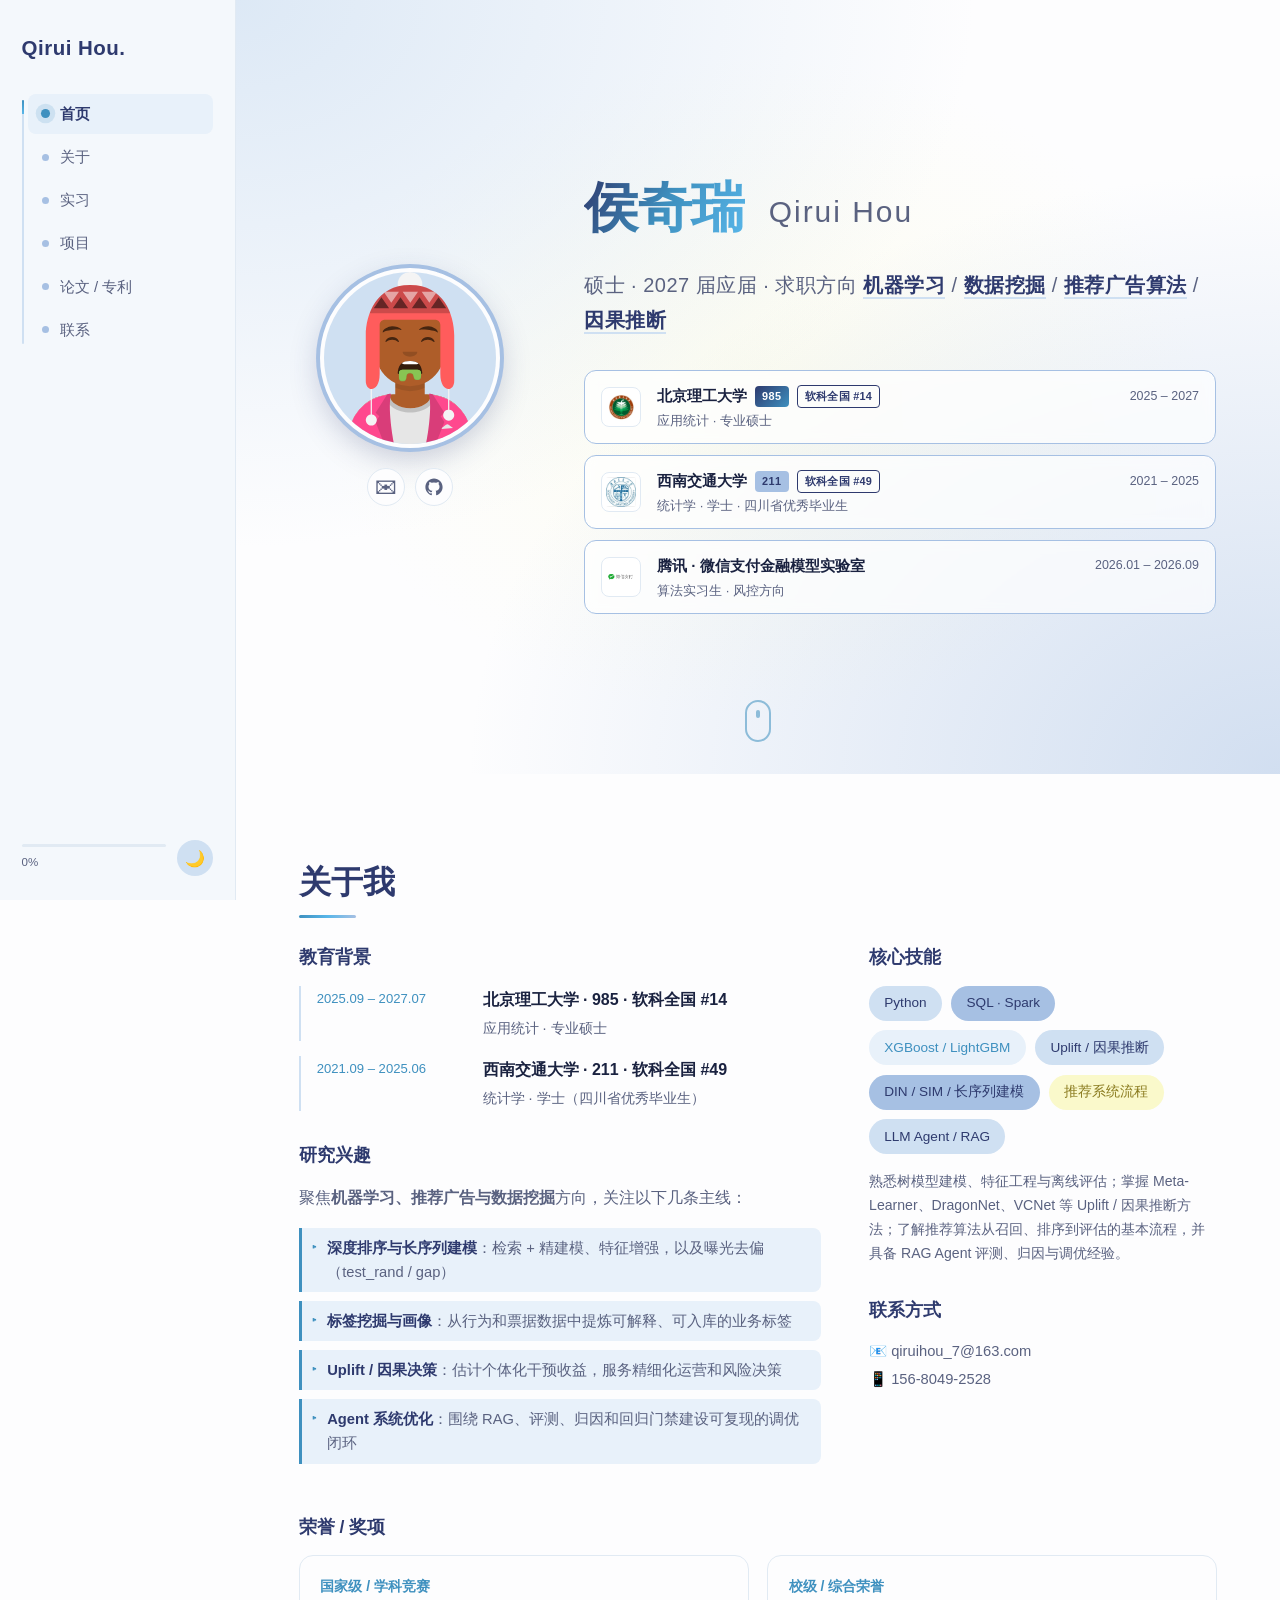
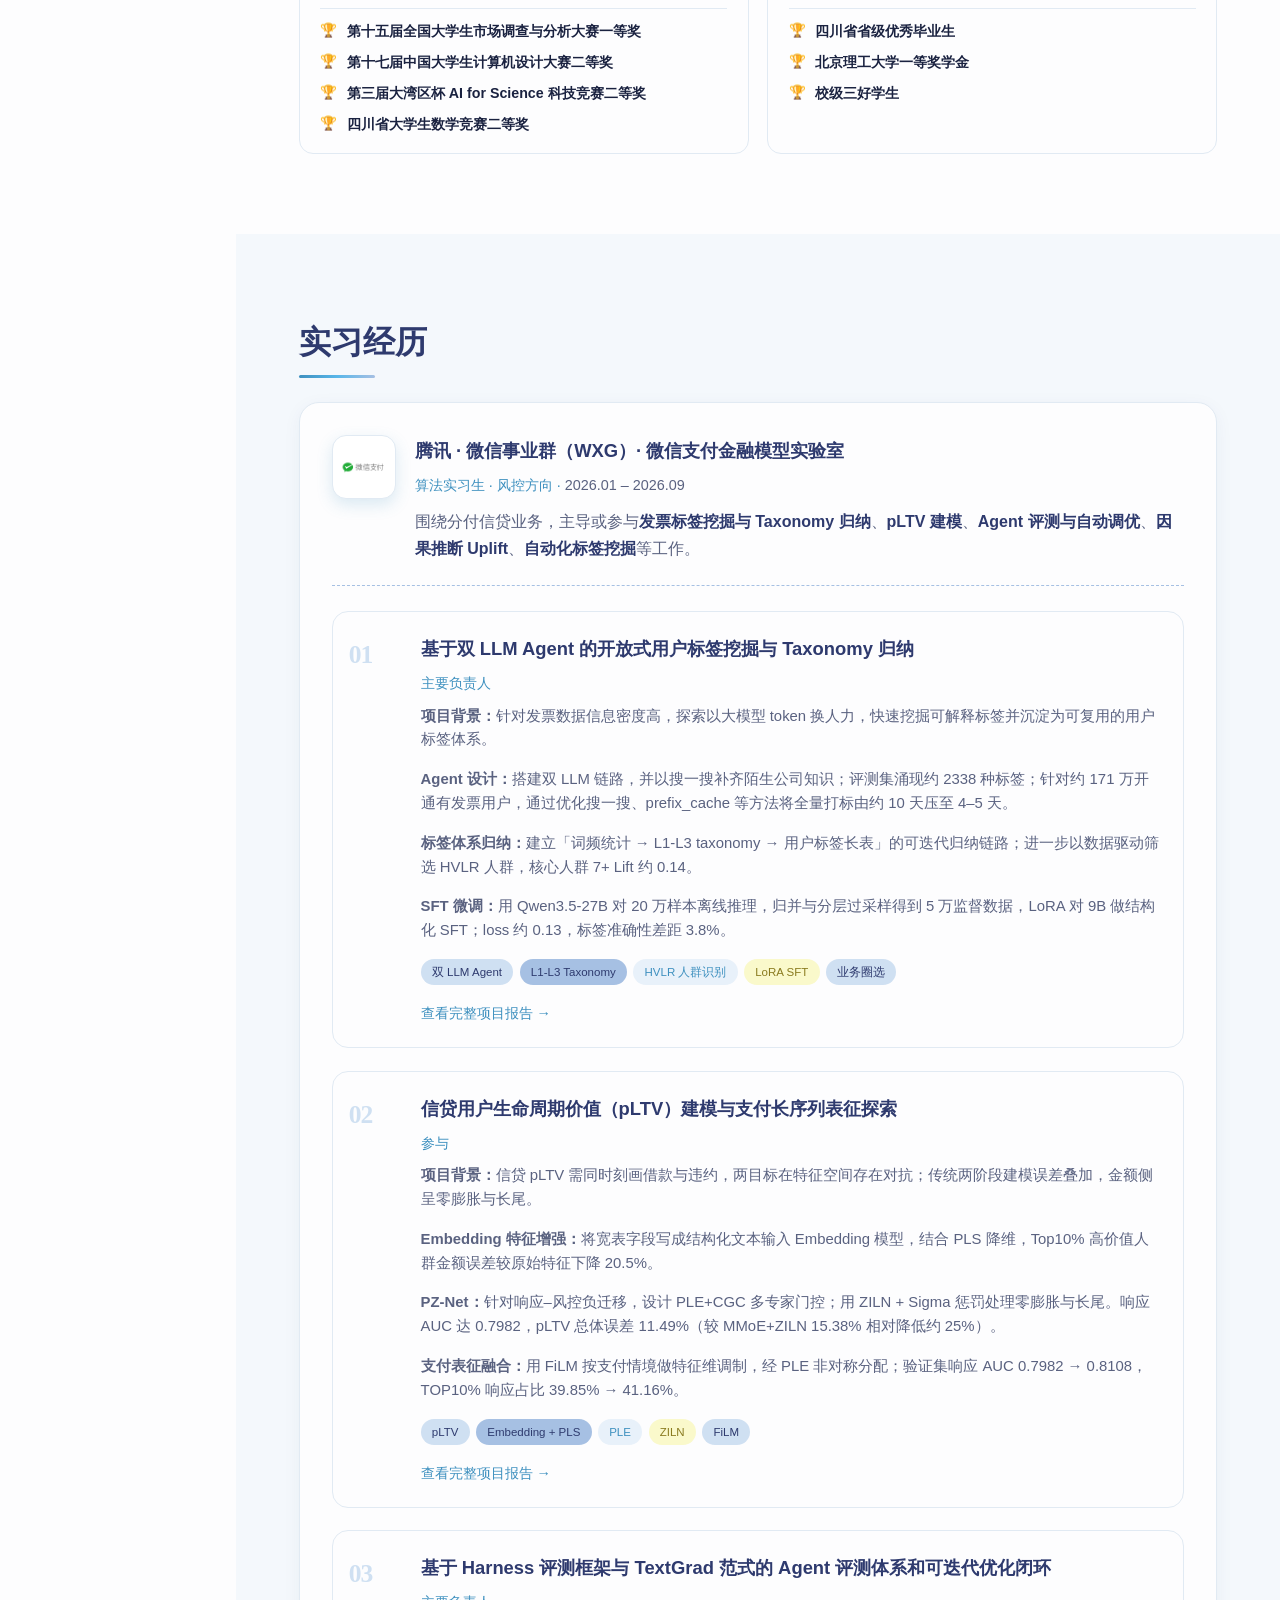
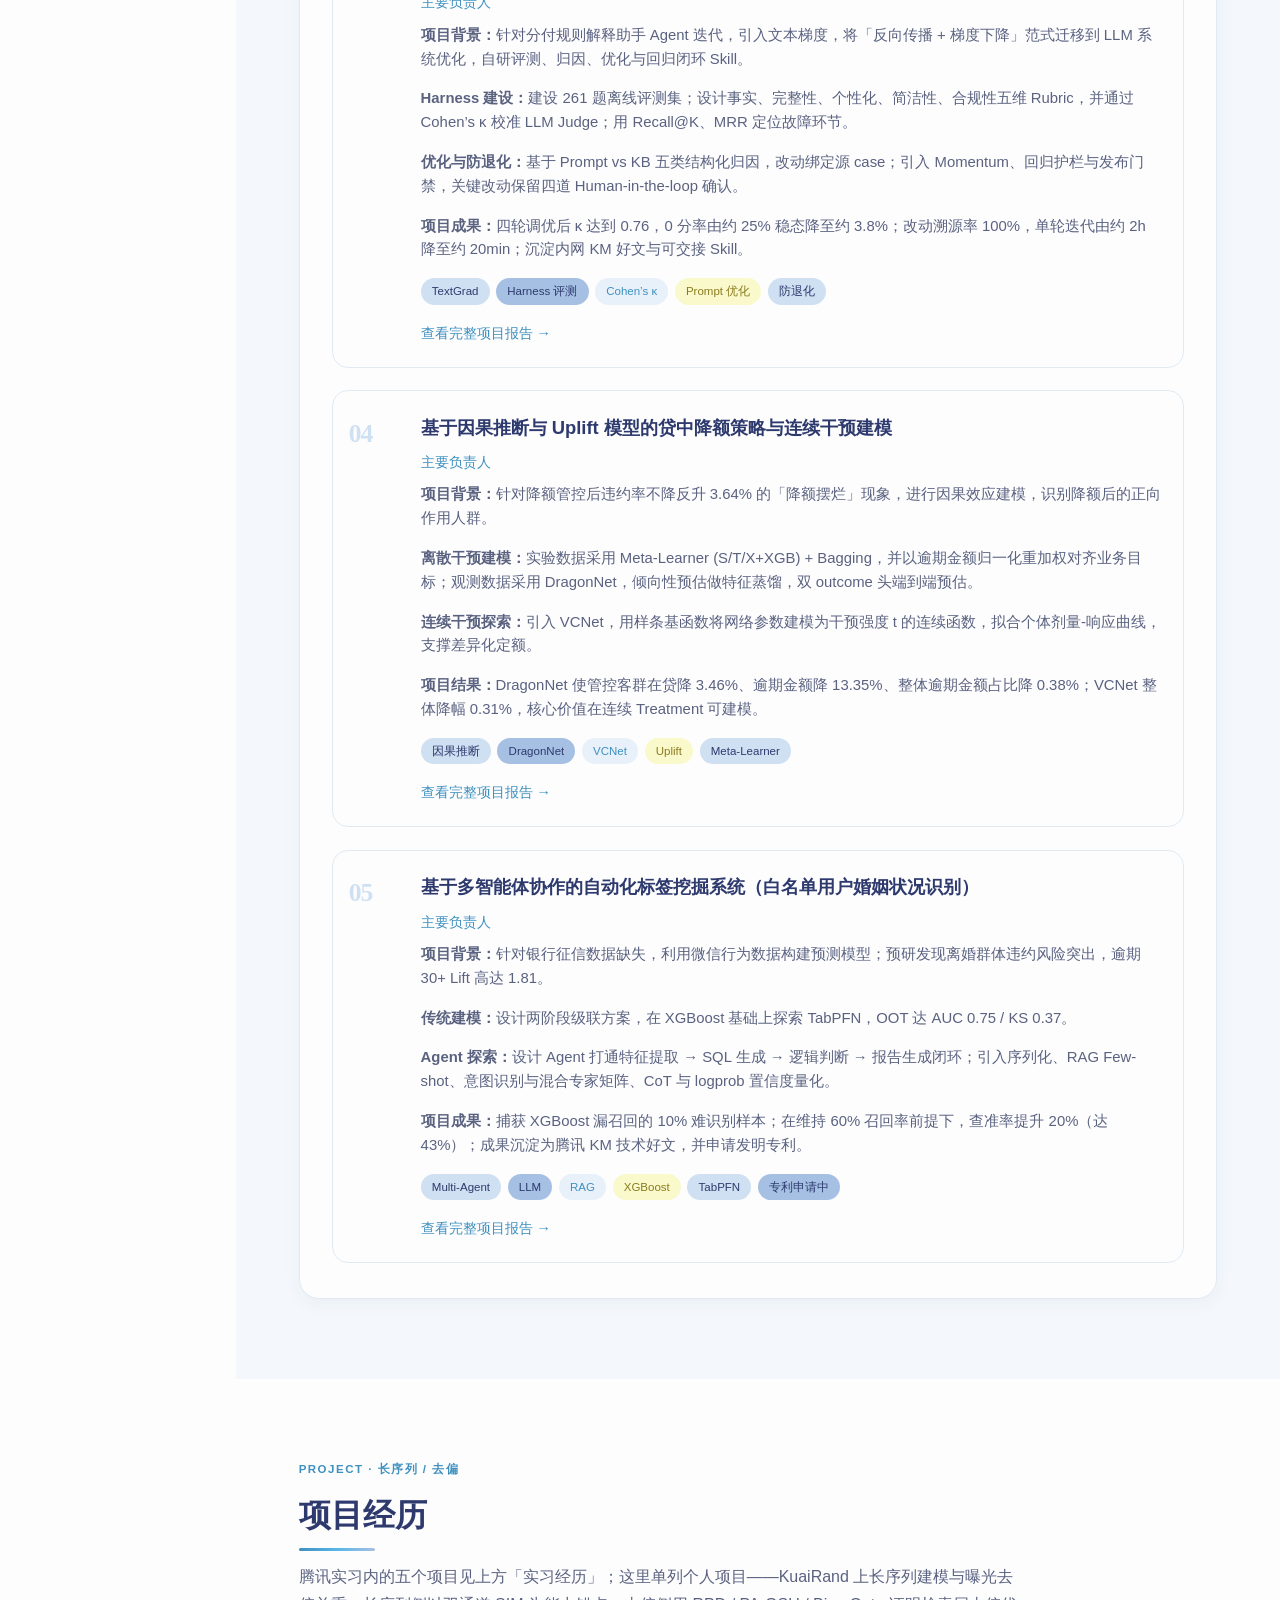
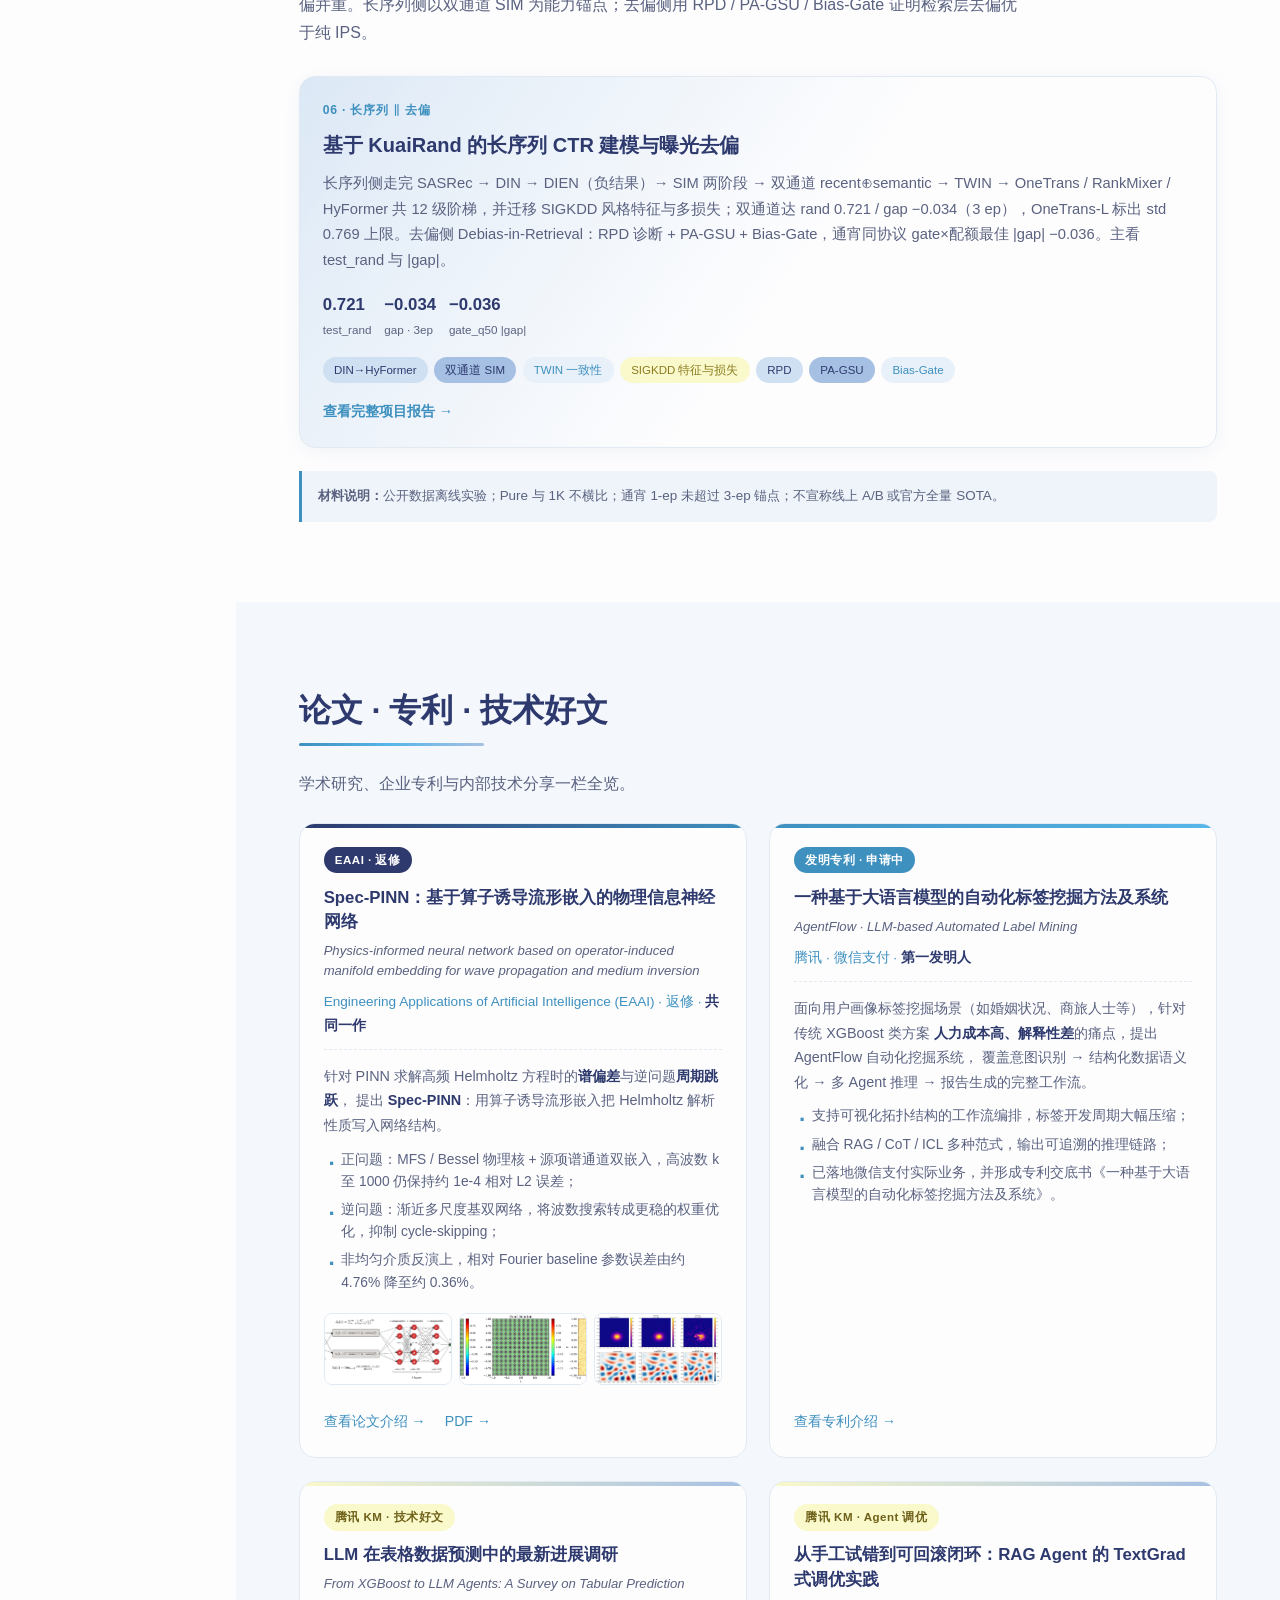
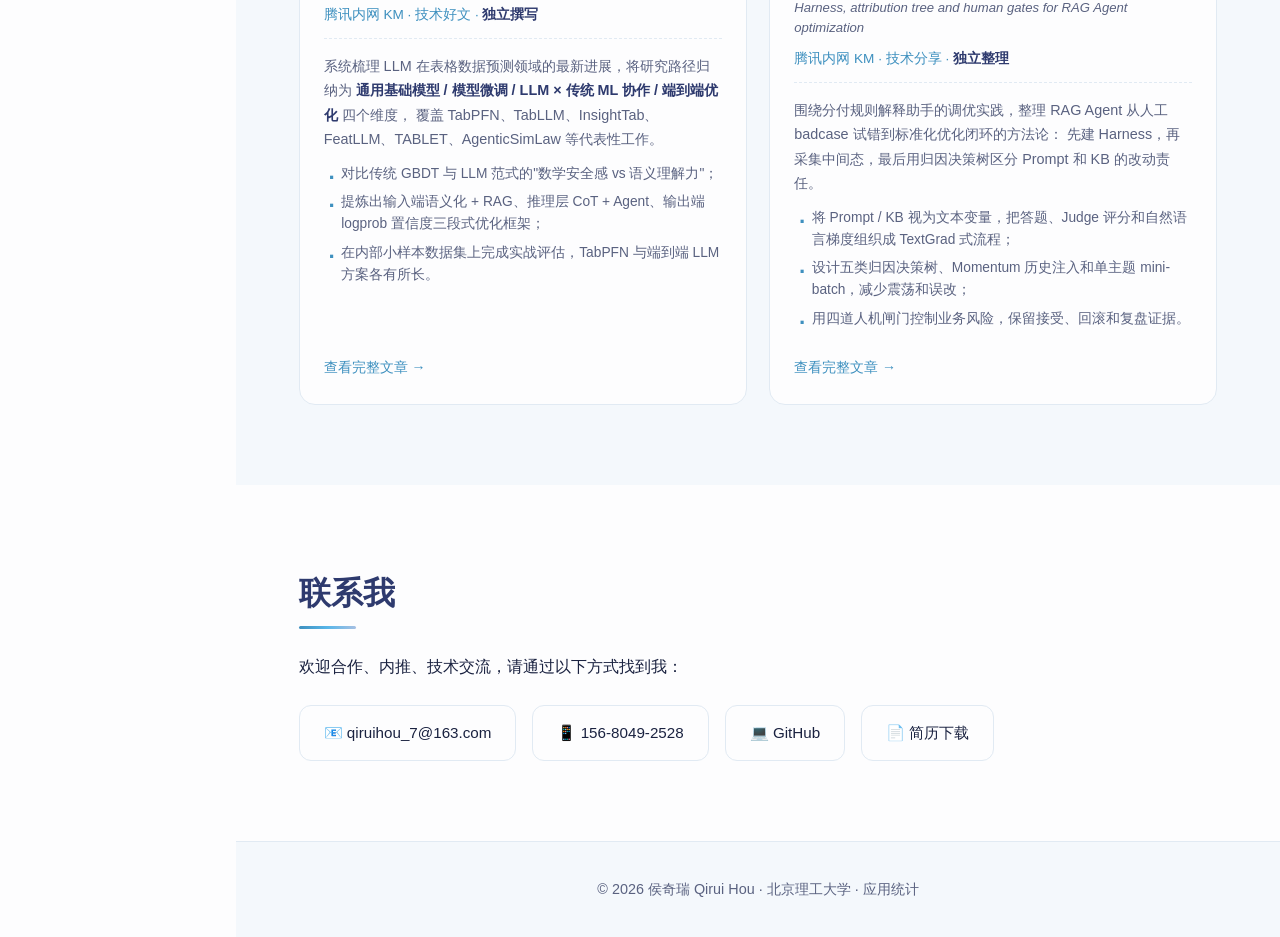
==== commit 83a6a4fa: "扩写 KuaiRand 长序列主线：12 级模型阶梯 + SIGKDD 特征与损失 + 20 张新增可视化 长序列部分原先只有一段概述，看不出从 SASRec/DIN 到 HyFormer 的完整试错" ====
--- a/index.html
+++ b/index.html
@@ -316,9 +316,9 @@
       <article class="case-card featured">
         <p class="case-no">06 · 长序列 ∥ 去偏</p>
         <h3>基于 KuaiRand 的长序列 CTR 建模与曝光去偏</h3>
-        <p class="case-summary">双通道 recent⊕semantic 达 rand 0.721 / gap −0.034（3 ep）；Debias-in-Retrieval：RPD 诊断 + PA-GSU + Bias-Gate，通宵同协议 gate×配额最佳 \|gap\| −0.036。SIGKDD 特征与 OneTrans scaling 作对照；主看 test_rand 与 \|gap\|。</p>
-        <div class="metric-row"><div><strong>0.721</strong><span>test_rand</span></div><div><strong>−0.034</strong><span>gap · 3ep</span></div><div><strong>−0.036</strong><span>gate_q50 \|gap\|</span></div></div>
-        <div class="tags"><span>双通道 SIM</span><span>SIGKDD 特征</span><span>RPD</span><span>PA-GSU</span><span>Bias-Gate</span></div>
+        <p class="case-summary">长序列侧走完 SASRec → DIN → DIEN（负结果）→ SIM 两阶段 → 双通道 recent⊕semantic → TWIN → OneTrans / RankMixer / HyFormer 共 12 级阶梯，并迁移 SIGKDD 风格特征与多损失；双通道达 rand 0.721 / gap −0.034（3 ep），OneTrans-L 标出 std 0.769 上限。去偏侧 Debias-in-Retrieval：RPD 诊断 + PA-GSU + Bias-Gate，通宵同协议 gate×配额最佳 |gap| −0.036。主看 test_rand 与 |gap|。</p>
+        <div class="metric-row"><div><strong>0.721</strong><span>test_rand</span></div><div><strong>−0.034</strong><span>gap · 3ep</span></div><div><strong>−0.036</strong><span>gate_q50 |gap|</span></div></div>
+        <div class="tags"><span>DIN→HyFormer</span><span>双通道 SIM</span><span>TWIN 一致性</span><span>SIGKDD 特征与损失</span><span>RPD</span><span>PA-GSU</span><span>Bias-Gate</span></div>
         <a class="case-link" href="project-kuairand-ctr.html">查看完整项目报告 <span>→</span></a>
       </article>
     </div>
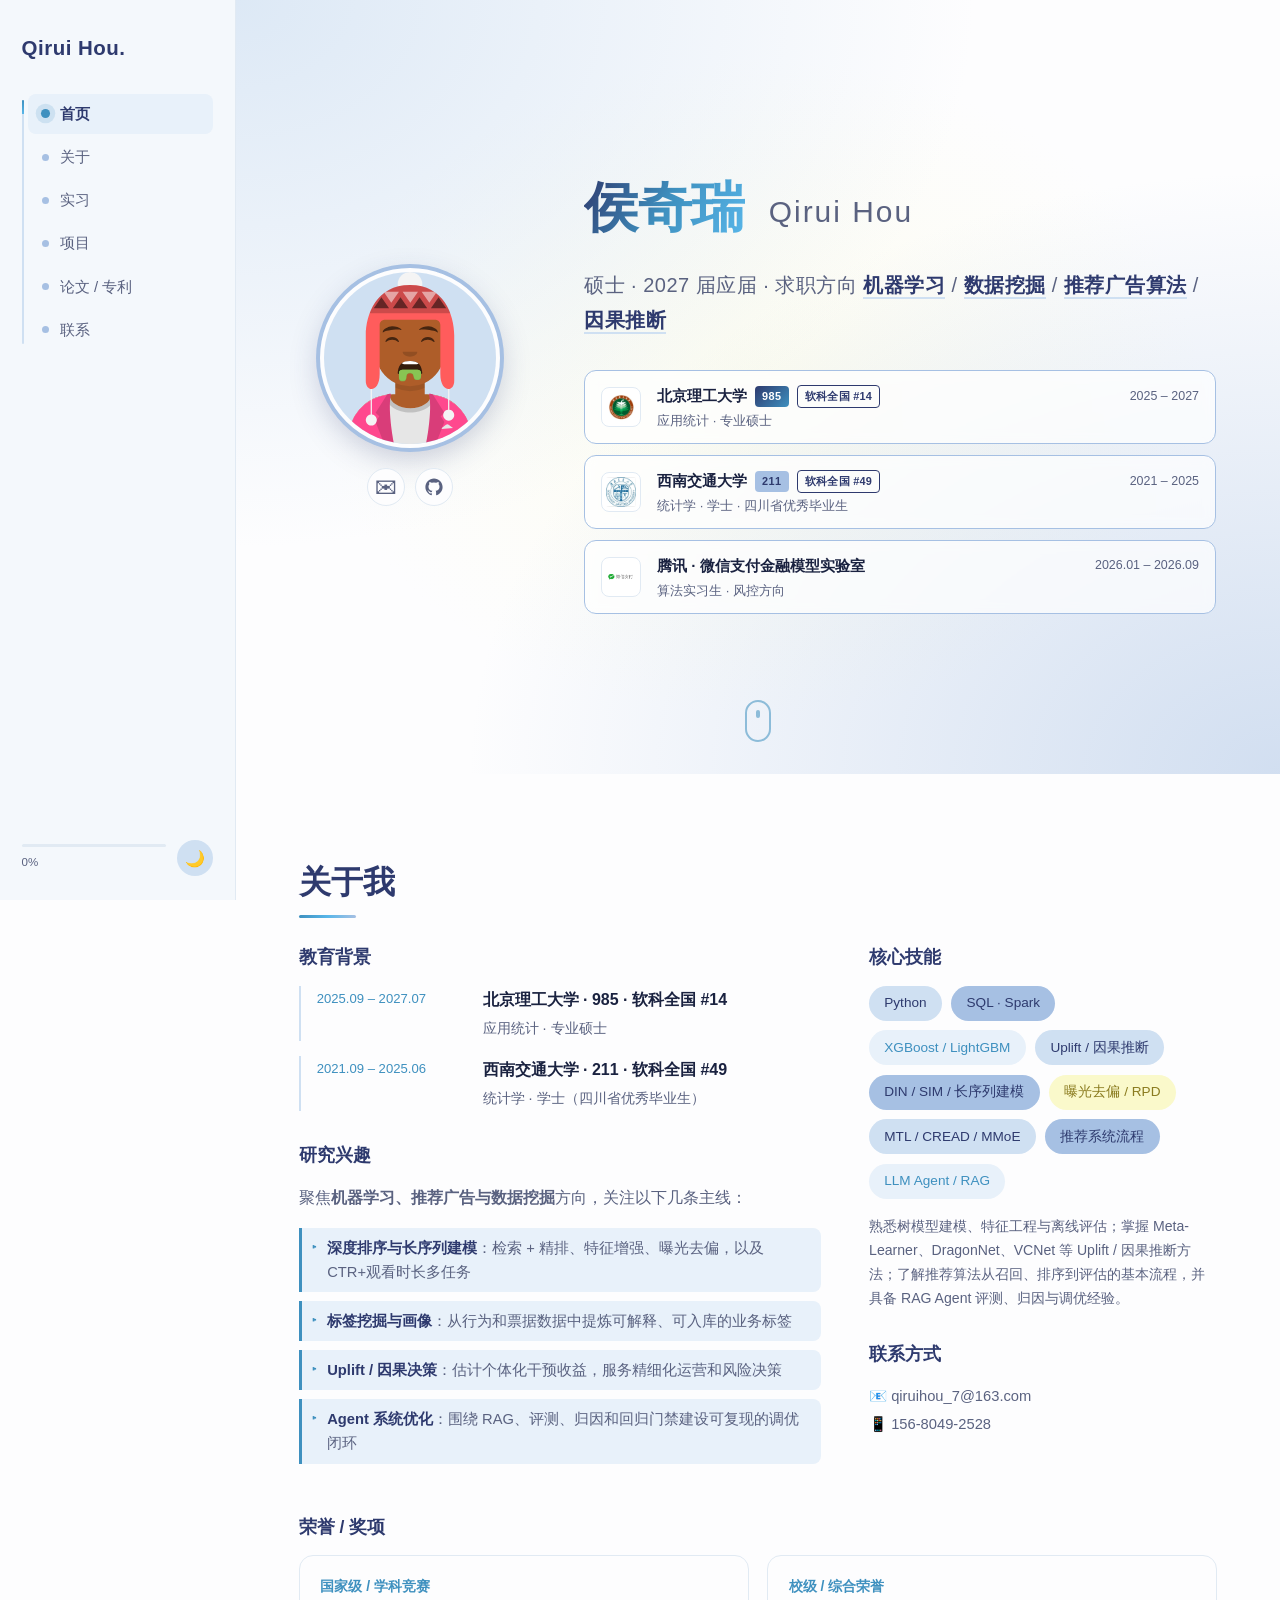
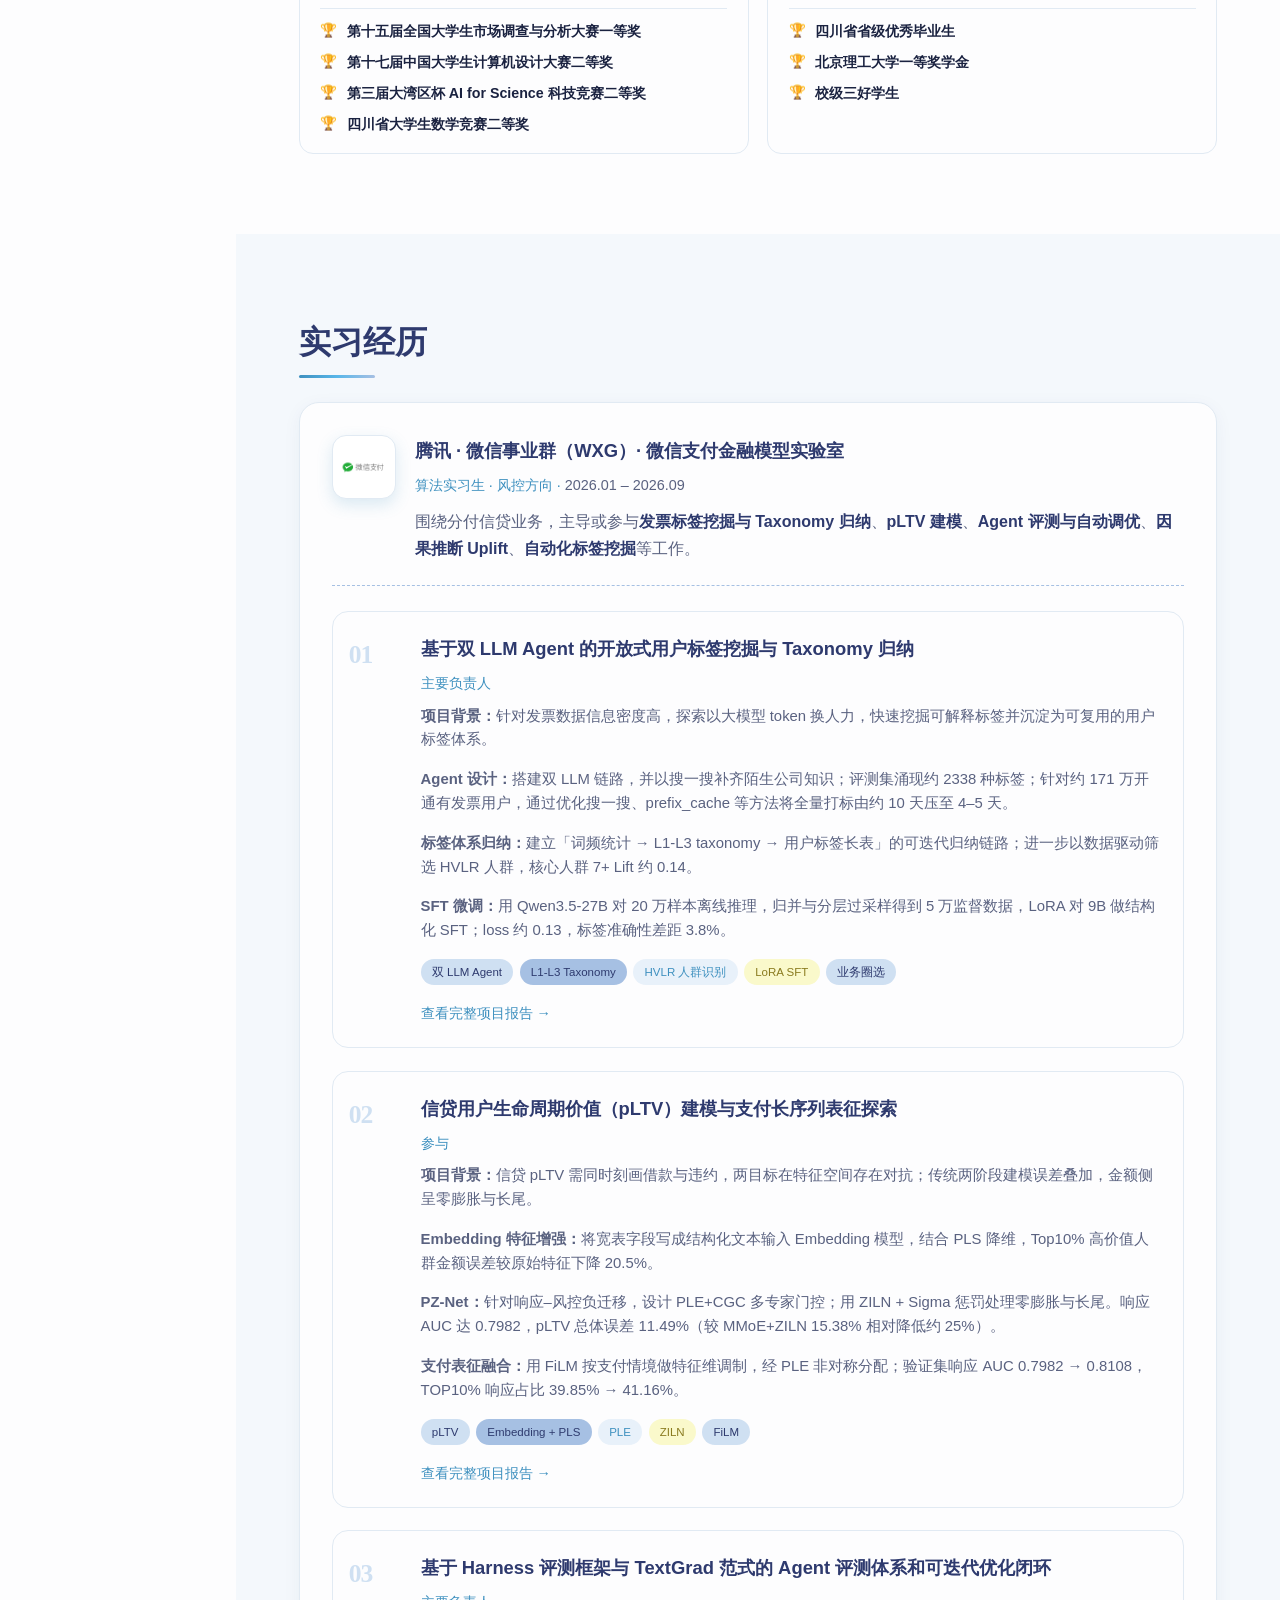
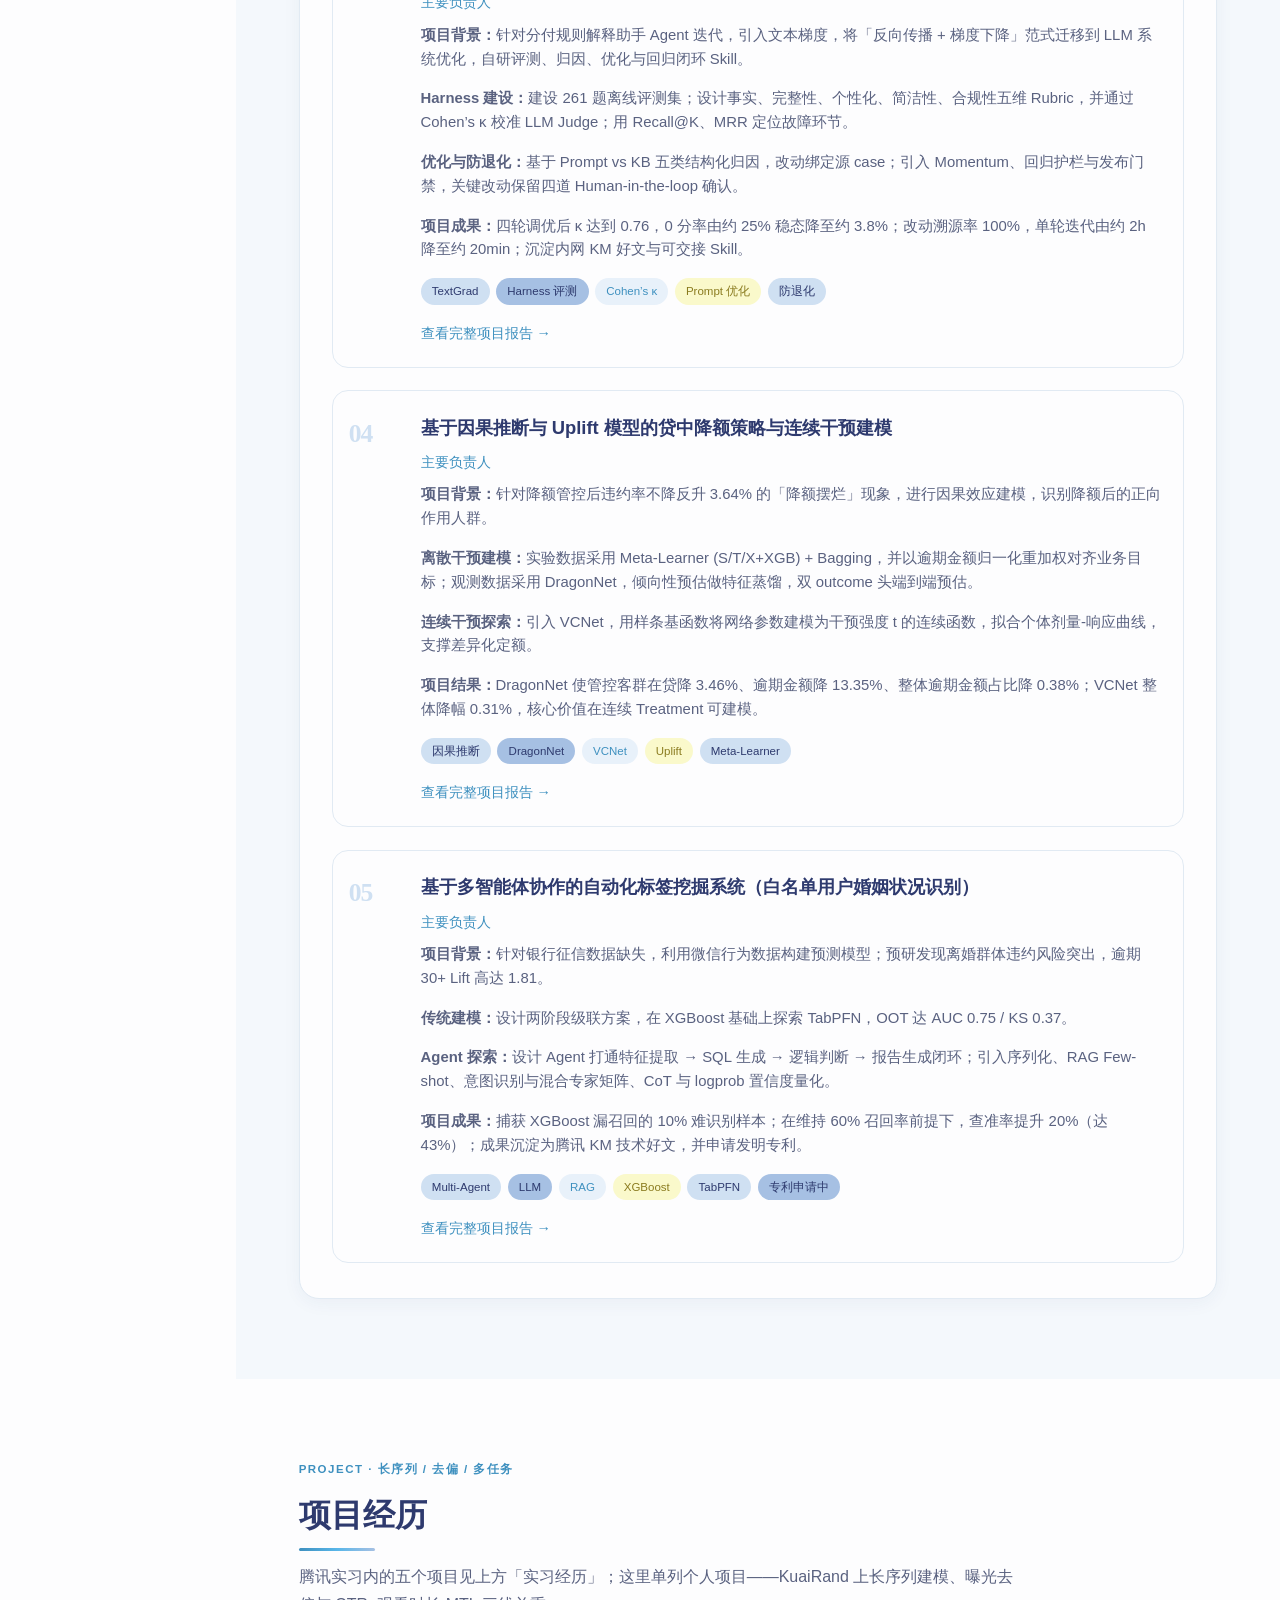
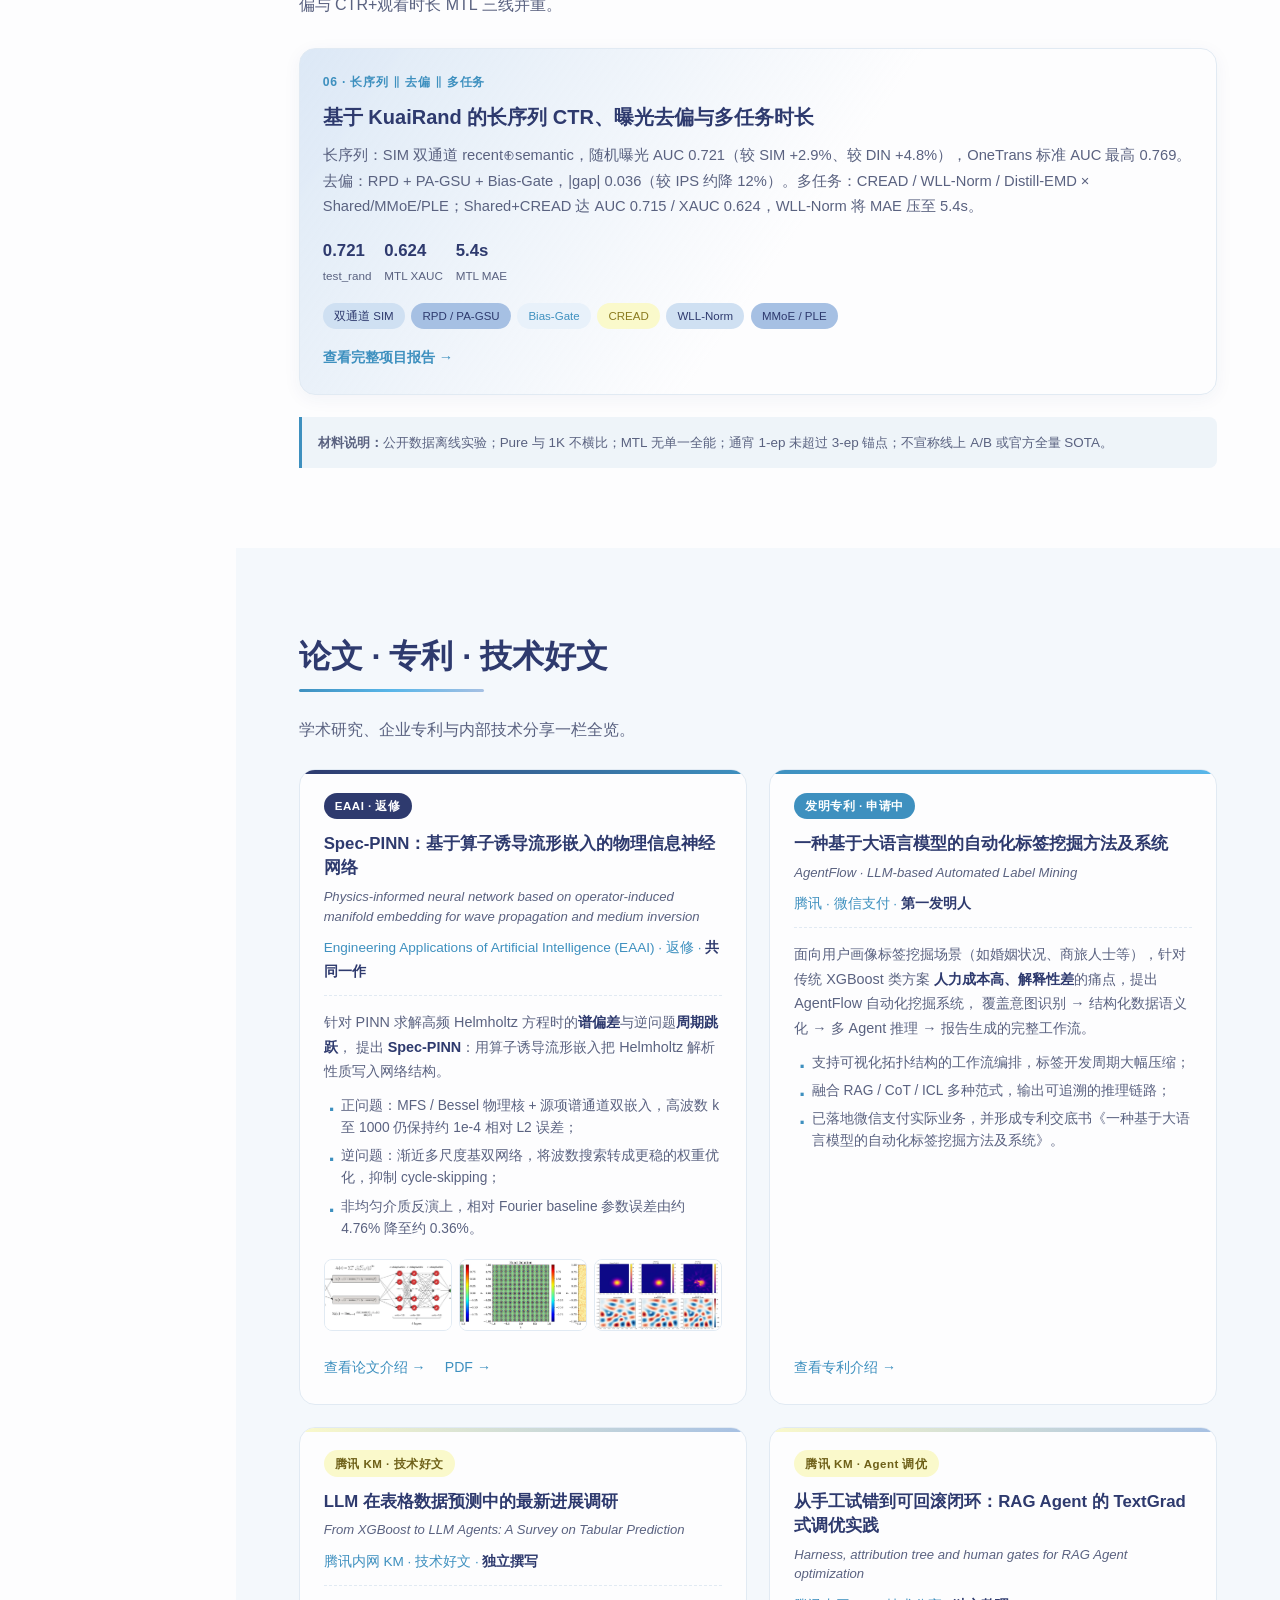
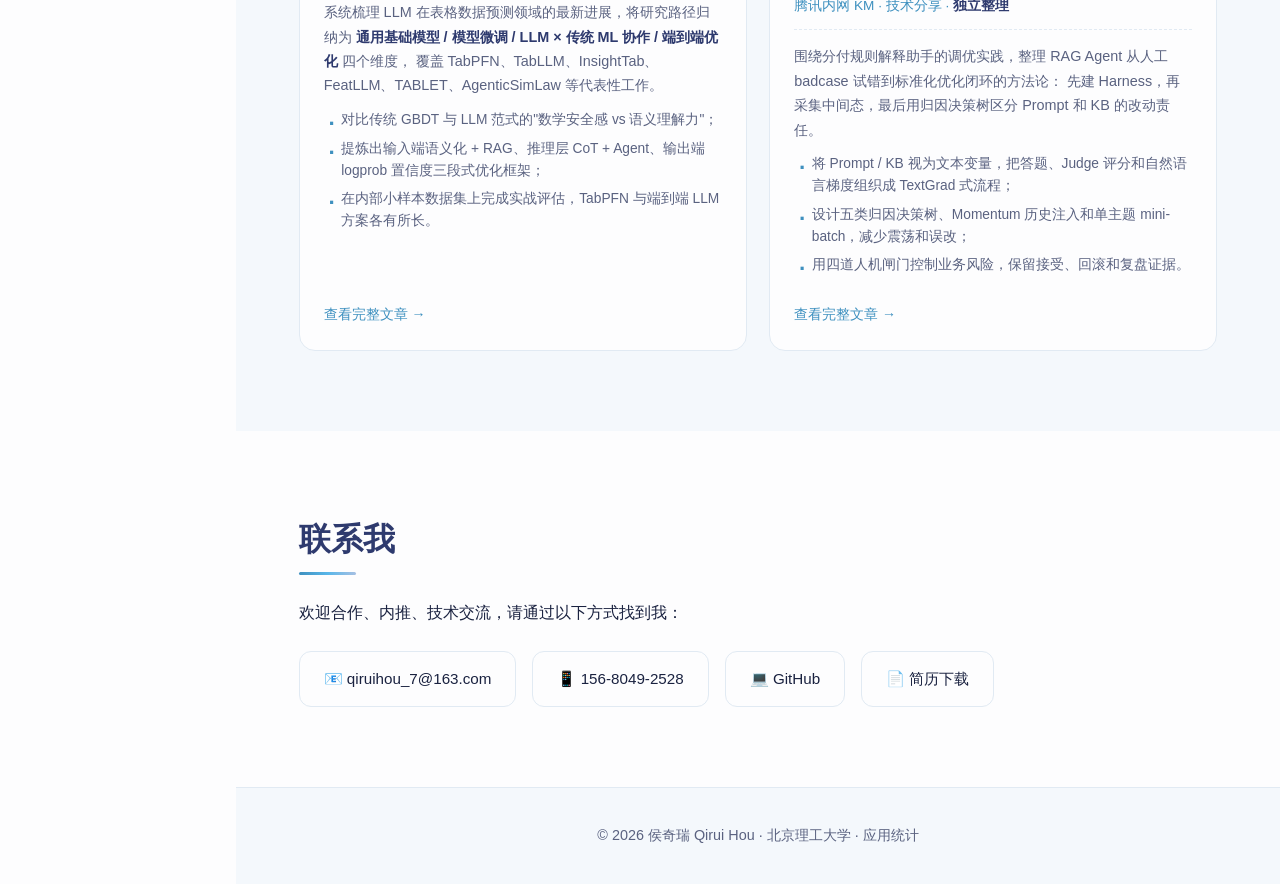
==== commit be4109fc: "新增 KuaiRand 第三条线：CTR+观看时长 MTL（CREAD/WLL-Norm/Distill-EMD） 交接包更新后三条线并重。详情页补上 Shared/MMoE/PLE × 工业时长目标" ====
--- a/index.html
+++ b/index.html
@@ -140,7 +140,7 @@
         <h3 style="margin-top:1.8rem">研究兴趣</h3>
         <p>聚焦<strong>机器学习、推荐广告与数据挖掘</strong>方向，关注以下几条主线：</p>
         <ul class="interest-list">
-          <li><strong>深度排序与长序列建模</strong>：检索 + 精建模、特征增强，以及曝光去偏（test_rand / gap）</li>
+          <li><strong>深度排序与长序列建模</strong>：检索 + 精排、特征增强、曝光去偏，以及 CTR+观看时长多任务</li>
           <li><strong>标签挖掘与画像</strong>：从行为和票据数据中提炼可解释、可入库的业务标签</li>
           <li><strong>Uplift / 因果决策</strong>：估计个体化干预收益，服务精细化运营和风险决策</li>
           <li><strong>Agent 系统优化</strong>：围绕 RAG、评测、归因和回归门禁建设可复现的调优闭环</li>
@@ -155,6 +155,8 @@
           <li>XGBoost / LightGBM</li>
           <li>Uplift / 因果推断</li>
           <li>DIN / SIM / 长序列建模</li>
+          <li>曝光去偏 / RPD</li>
+          <li>MTL / CREAD / MMoE</li>
           <li>推荐系统流程</li>
           <li>LLM Agent / RAG</li>
         </ul>
@@ -307,22 +309,22 @@
     </div>
   </section>
 
-  <!-- 项目经历：个人项目 KuaiRand（长序列 ∥ 去偏） -->
+  <!-- 项目经历：个人项目 KuaiRand（长序列 ∥ 去偏 ∥ 多任务） -->
   <section id="projects" class="section">
-    <p class="eyebrow">PROJECT · 长序列 / 去偏</p>
+    <p class="eyebrow">PROJECT · 长序列 / 去偏 / 多任务</p>
     <h2>项目经历</h2>
-    <p class="section-intro">腾讯实习内的五个项目见上方「实习经历」；这里单列个人项目——KuaiRand 上长序列建模与曝光去偏并重。长序列侧以双通道 SIM 为能力锚点；去偏侧用 RPD / PA-GSU / Bias-Gate 证明检索层去偏优于纯 IPS。</p>
+    <p class="section-intro">腾讯实习内的五个项目见上方「实习经历」；这里单列个人项目——KuaiRand 上长序列建模、曝光去偏与 CTR+观看时长 MTL 三线并重。</p>
     <div class="case-grid">
       <article class="case-card featured">
-        <p class="case-no">06 · 长序列 ∥ 去偏</p>
-        <h3>基于 KuaiRand 的长序列 CTR 建模与曝光去偏</h3>
-        <p class="case-summary">长序列侧走完 SASRec → DIN → DIEN（负结果）→ SIM 两阶段 → 双通道 recent⊕semantic → TWIN → OneTrans / RankMixer / HyFormer 共 12 级阶梯，并迁移 SIGKDD 风格特征与多损失；双通道达 rand 0.721 / gap −0.034（3 ep），OneTrans-L 标出 std 0.769 上限。去偏侧 Debias-in-Retrieval：RPD 诊断 + PA-GSU + Bias-Gate，通宵同协议 gate×配额最佳 |gap| −0.036。主看 test_rand 与 |gap|。</p>
-        <div class="metric-row"><div><strong>0.721</strong><span>test_rand</span></div><div><strong>−0.034</strong><span>gap · 3ep</span></div><div><strong>−0.036</strong><span>gate_q50 |gap|</span></div></div>
-        <div class="tags"><span>DIN→HyFormer</span><span>双通道 SIM</span><span>TWIN 一致性</span><span>SIGKDD 特征与损失</span><span>RPD</span><span>PA-GSU</span><span>Bias-Gate</span></div>
+        <p class="case-no">06 · 长序列 ∥ 去偏 ∥ 多任务</p>
+        <h3>基于 KuaiRand 的长序列 CTR、曝光去偏与多任务时长</h3>
+        <p class="case-summary">长序列：SIM 双通道 recent⊕semantic，随机曝光 AUC 0.721（较 SIM +2.9%、较 DIN +4.8%），OneTrans 标准 AUC 最高 0.769。去偏：RPD + PA-GSU + Bias-Gate，|gap| 0.036（较 IPS 约降 12%）。多任务：CREAD / WLL-Norm / Distill-EMD × Shared/MMoE/PLE；Shared+CREAD 达 AUC 0.715 / XAUC 0.624，WLL-Norm 将 MAE 压至 5.4s。</p>
+        <div class="metric-row"><div><strong>0.721</strong><span>test_rand</span></div><div><strong>0.624</strong><span>MTL XAUC</span></div><div><strong>5.4s</strong><span>MTL MAE</span></div></div>
+        <div class="tags"><span>双通道 SIM</span><span>RPD / PA-GSU</span><span>Bias-Gate</span><span>CREAD</span><span>WLL-Norm</span><span>MMoE / PLE</span></div>
         <a class="case-link" href="project-kuairand-ctr.html">查看完整项目报告 <span>→</span></a>
       </article>
     </div>
-    <p class="evidence-note"><strong>材料说明：</strong>公开数据离线实验；Pure 与 1K 不横比；通宵 1-ep 未超过 3-ep 锚点；不宣称线上 A/B 或官方全量 SOTA。</p>
+    <p class="evidence-note"><strong>材料说明：</strong>公开数据离线实验；Pure 与 1K 不横比；MTL 无单一全能；通宵 1-ep 未超过 3-ep 锚点；不宣称线上 A/B 或官方全量 SOTA。</p>
   </section>
 
   <!-- 论文 / 专利 / 技术好文 -->
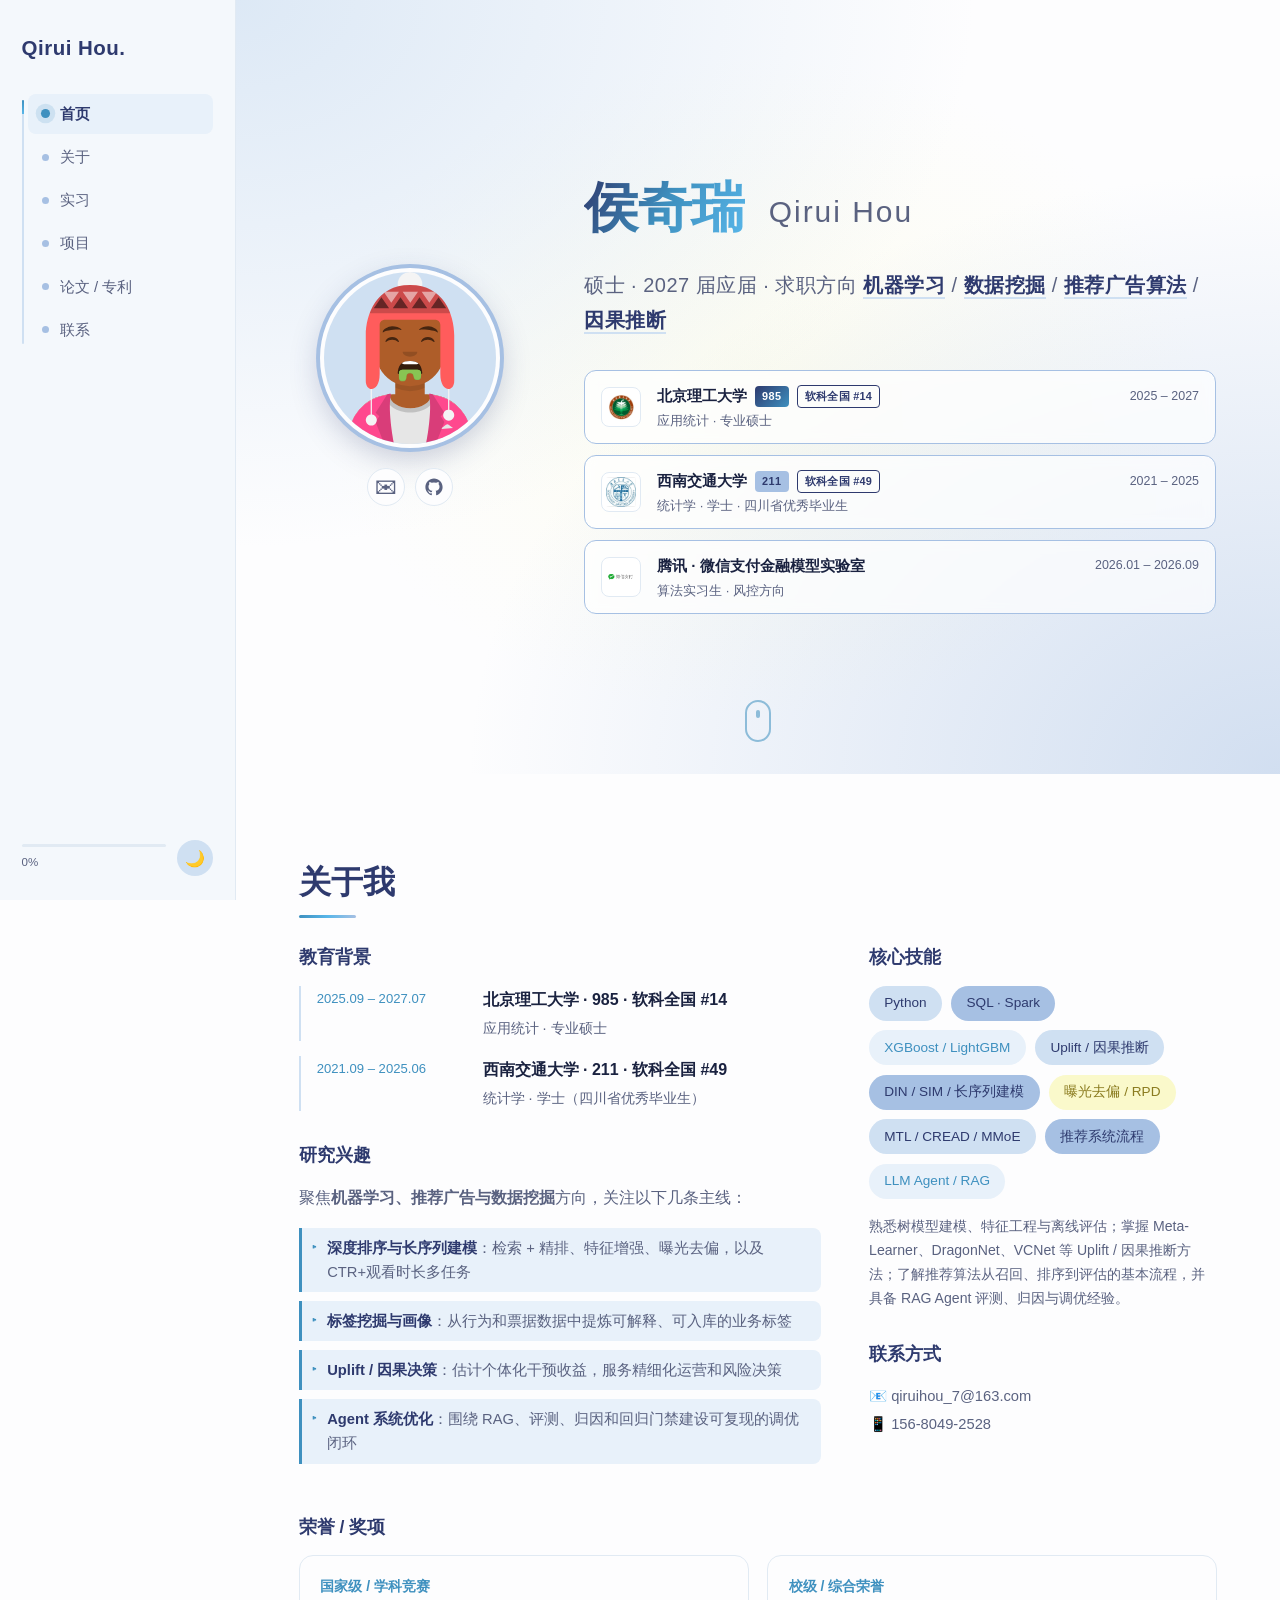
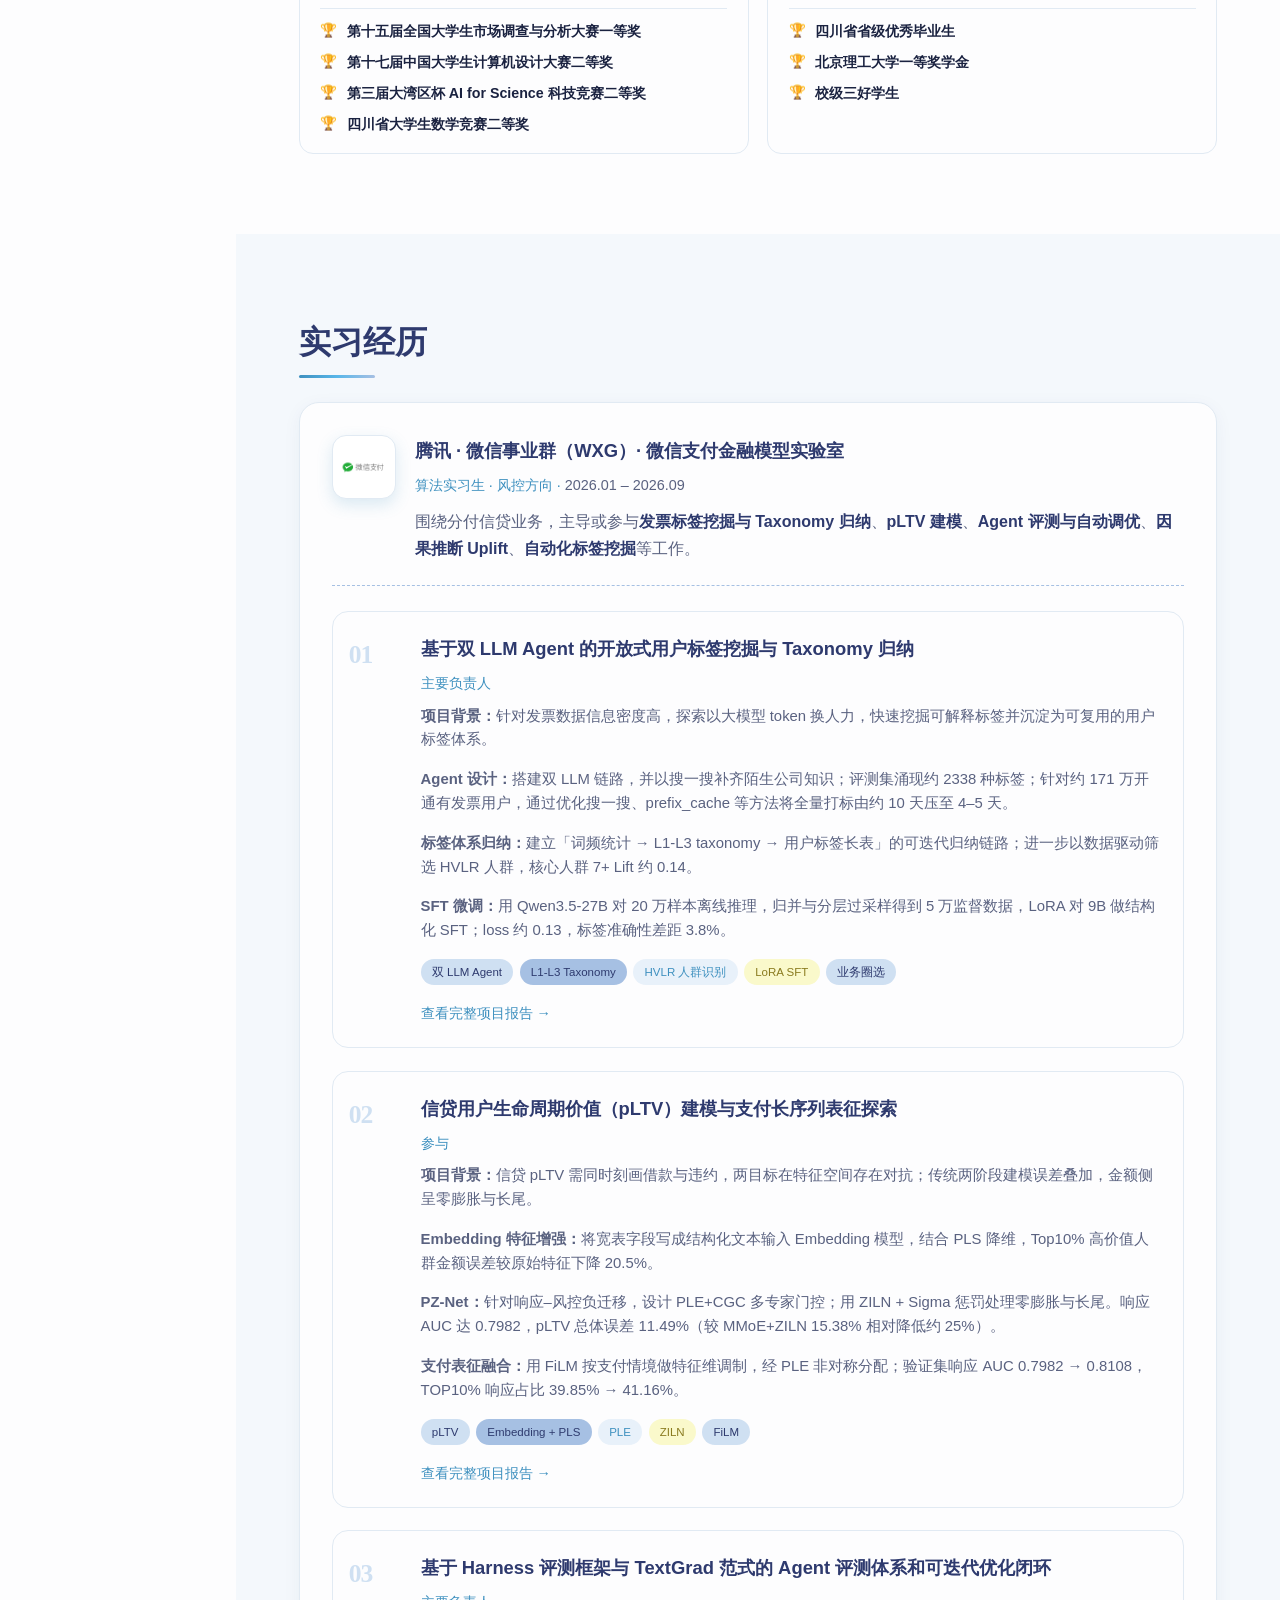
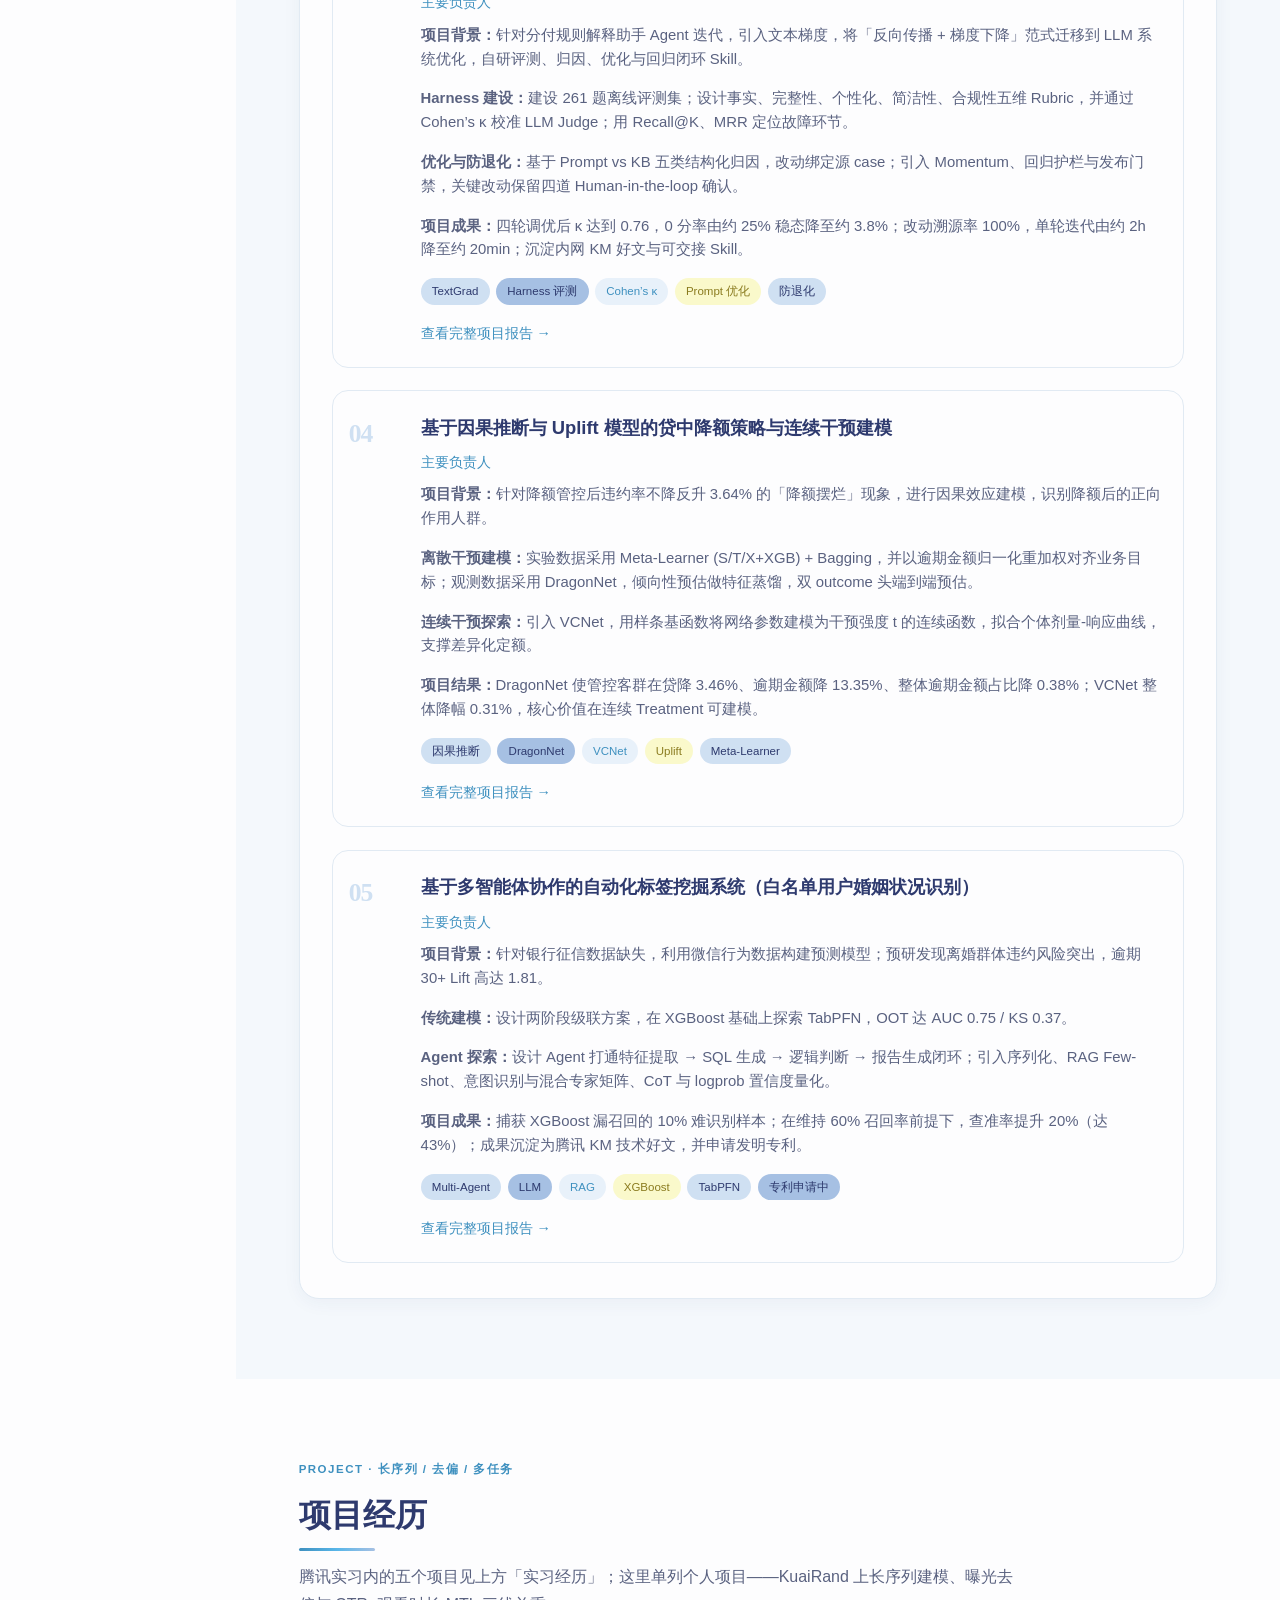
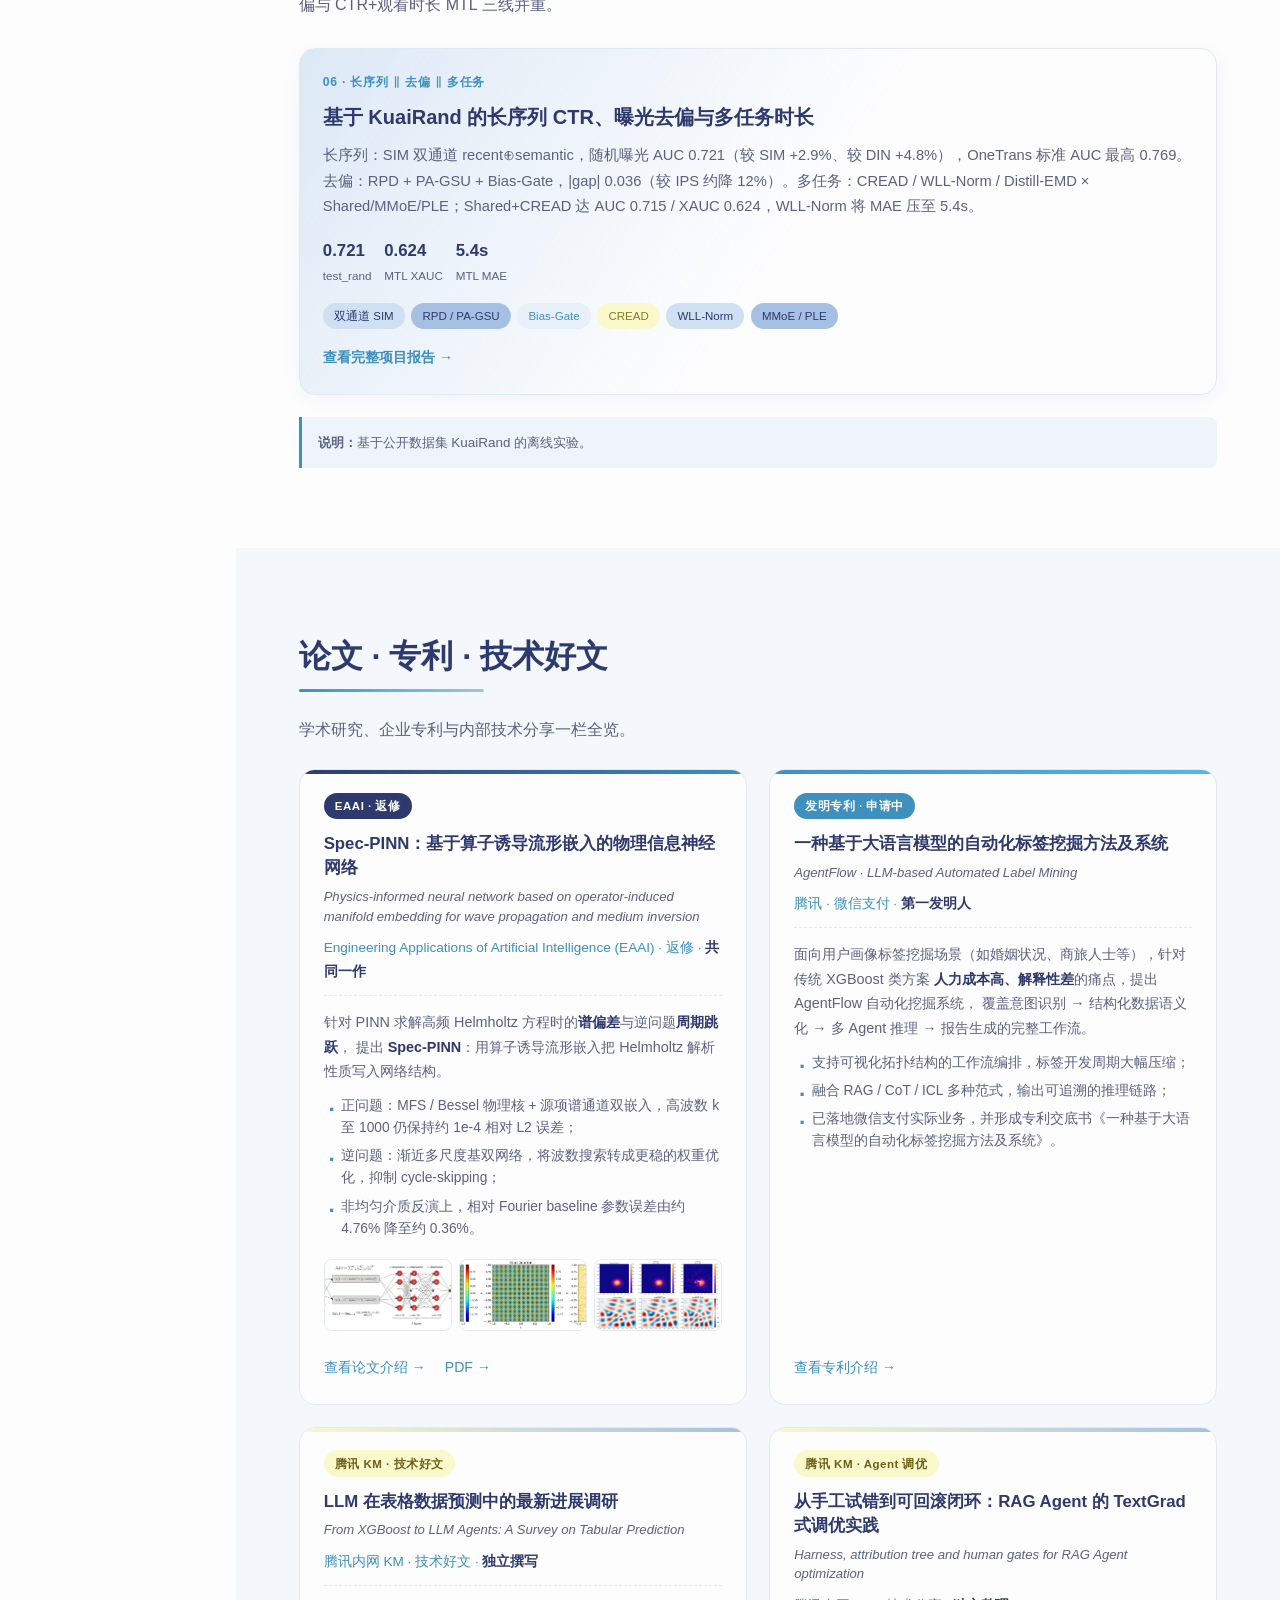
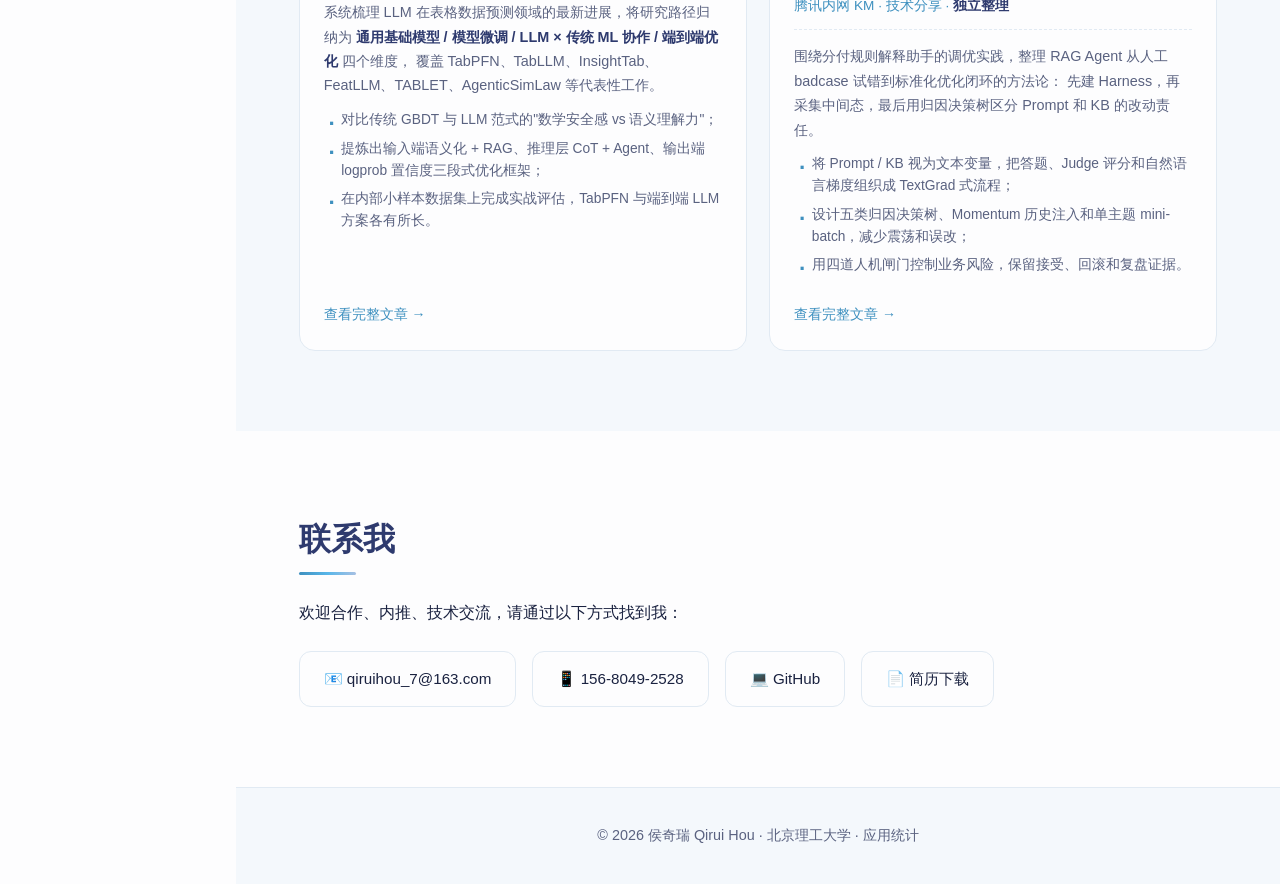
==== commit 7a7778a8: "去除个人网站内部实验黑话 删除 Pure/1K、赛道、通宵、epoch、锚点、floor、gate_q50、 无单一全能、不横比、诚实边界、负结果清单等做实验时的 内部称呼，改成外人能看懂的描述性语言" ====
--- a/index.html
+++ b/index.html
@@ -324,7 +324,7 @@
         <a class="case-link" href="project-kuairand-ctr.html">查看完整项目报告 <span>→</span></a>
       </article>
     </div>
-    <p class="evidence-note"><strong>材料说明：</strong>公开数据离线实验；Pure 与 1K 不横比；MTL 无单一全能；通宵 1-ep 未超过 3-ep 锚点；不宣称线上 A/B 或官方全量 SOTA。</p>
+    <p class="evidence-note"><strong>说明：</strong>基于公开数据集 KuaiRand 的离线实验。</p>
   </section>
 
   <!-- 论文 / 专利 / 技术好文 -->
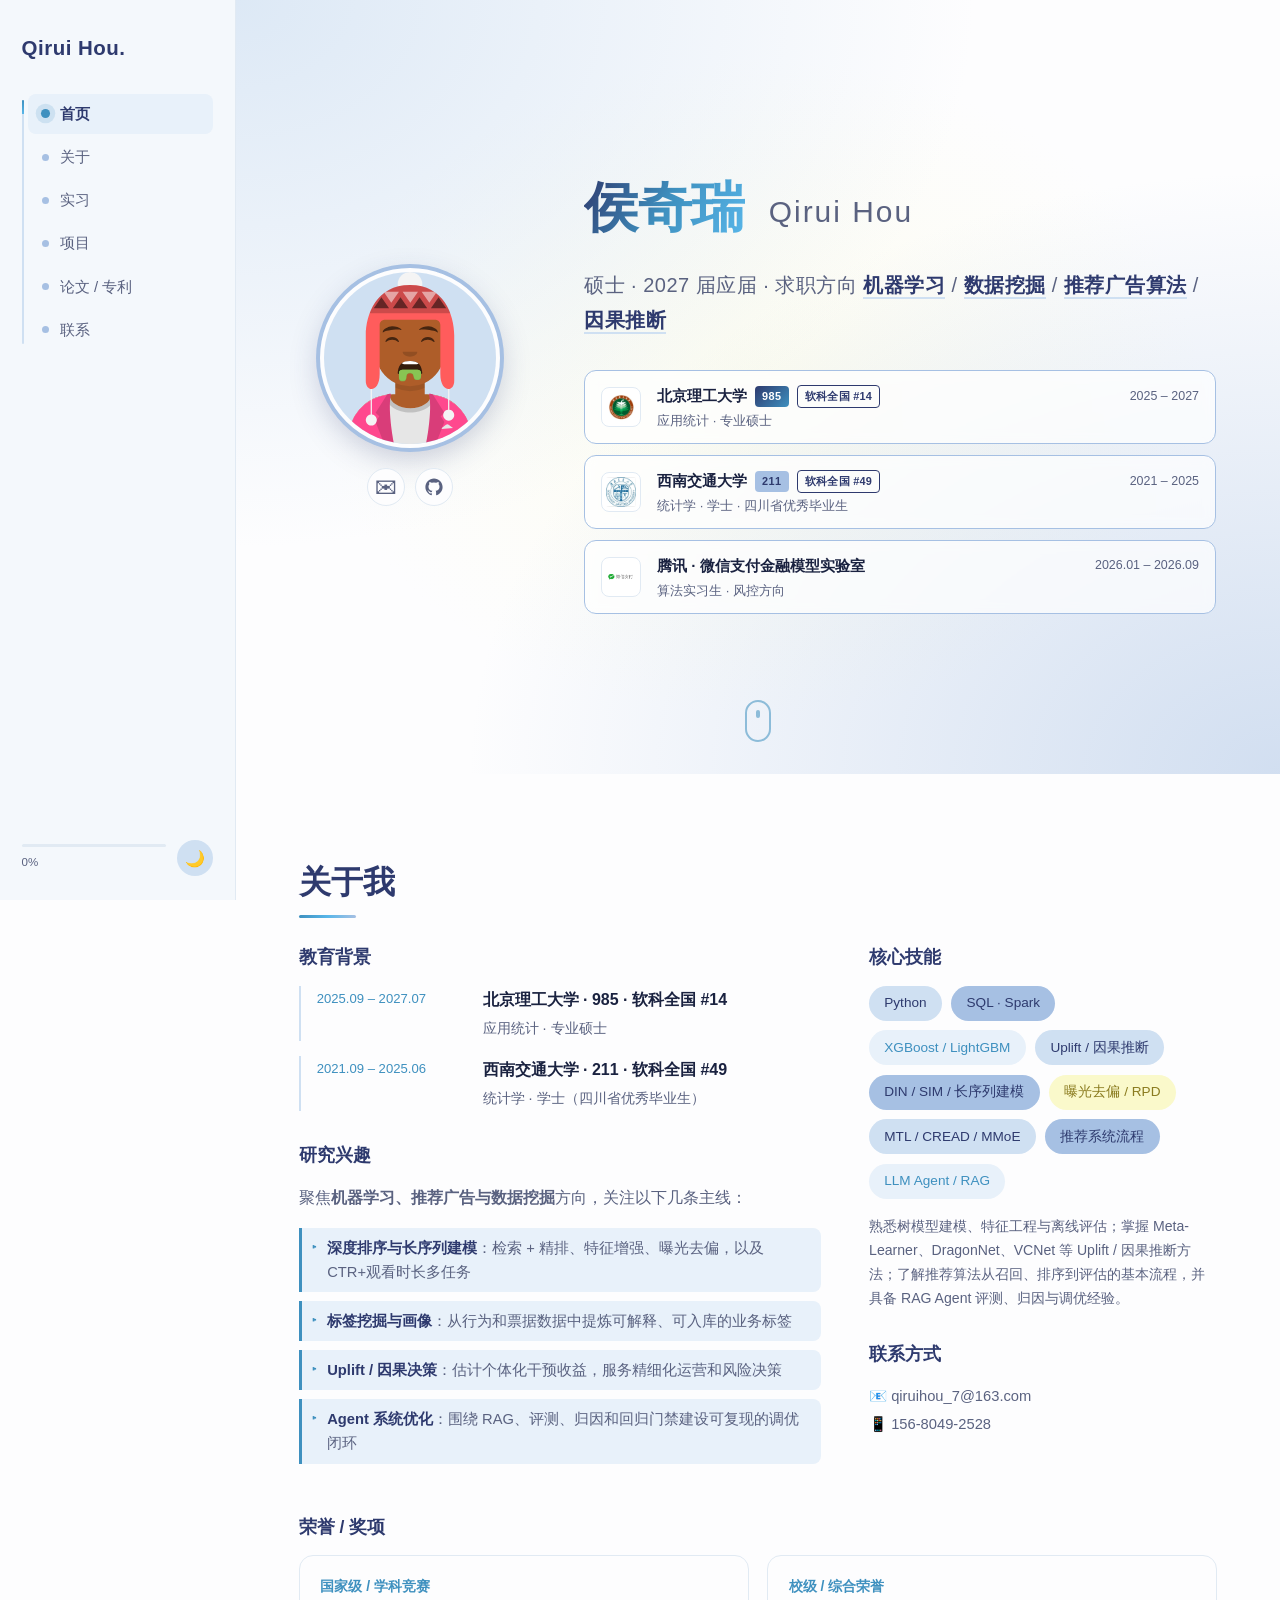
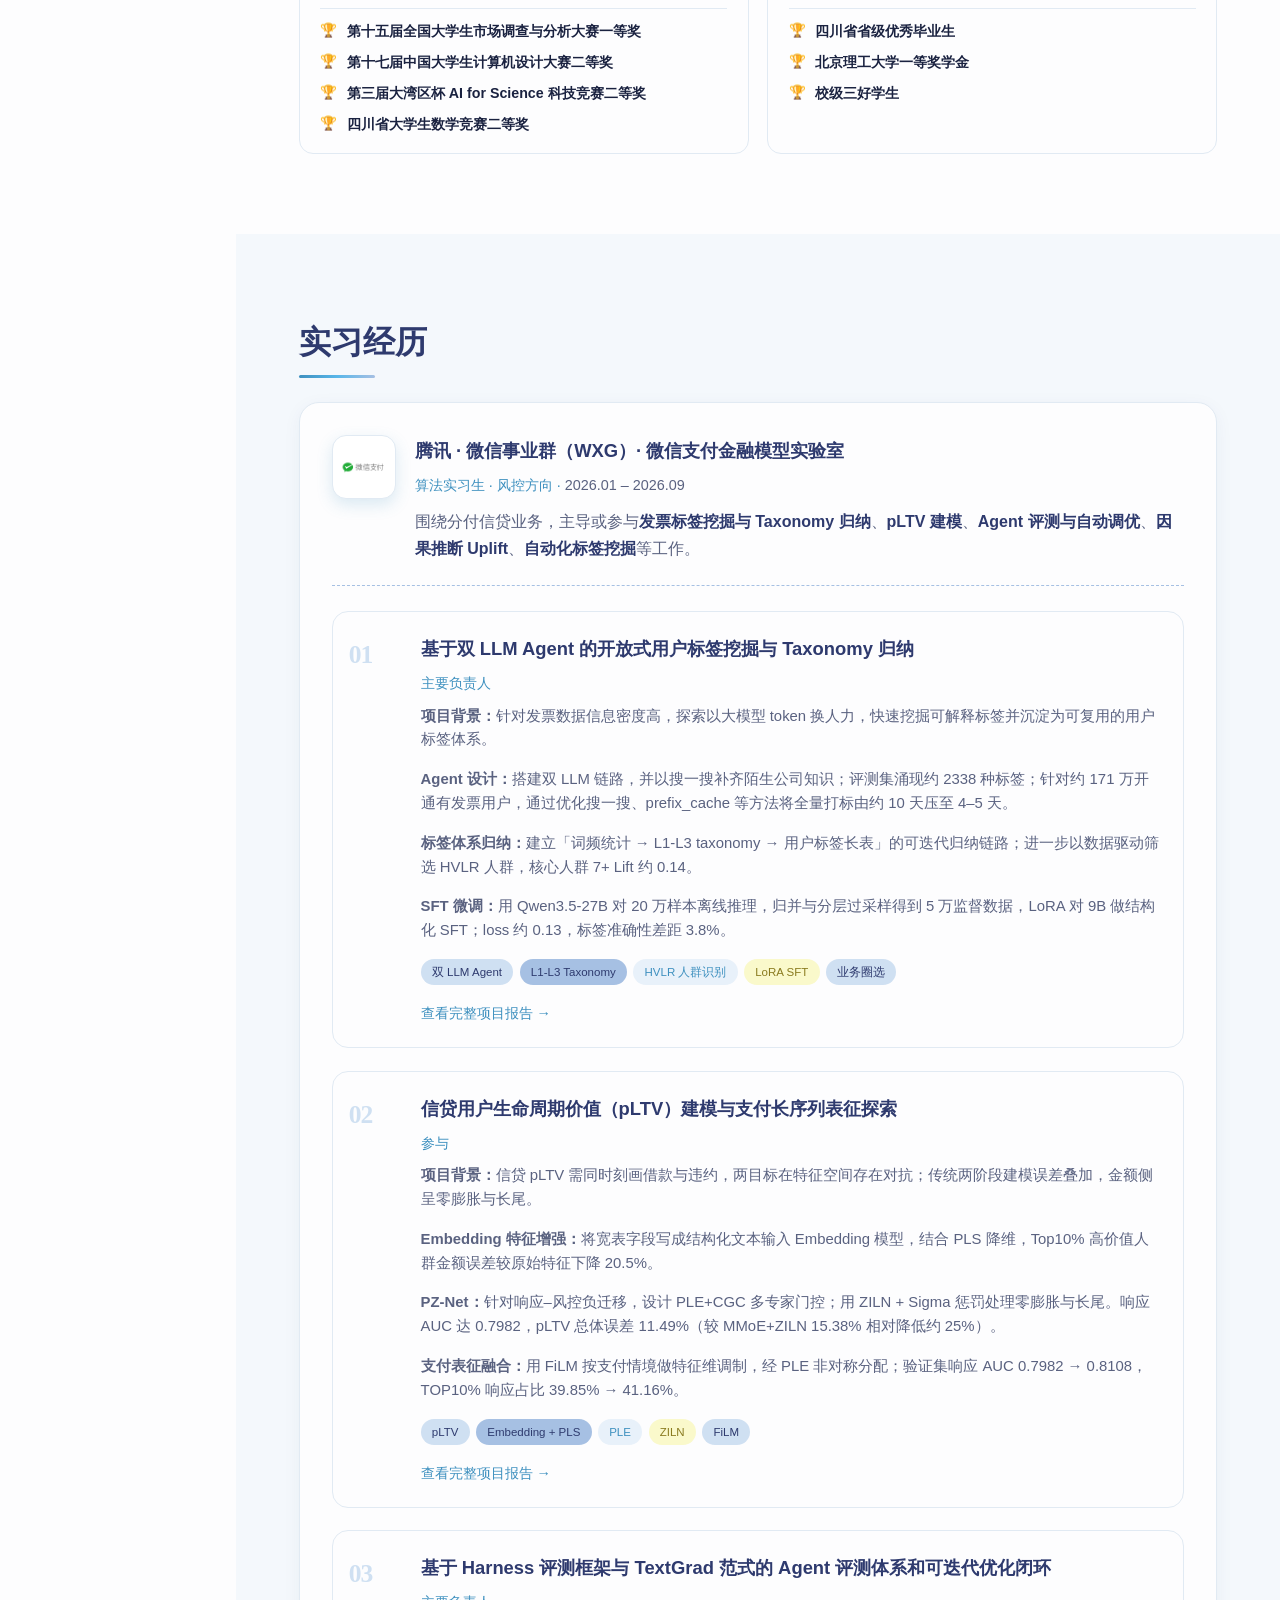
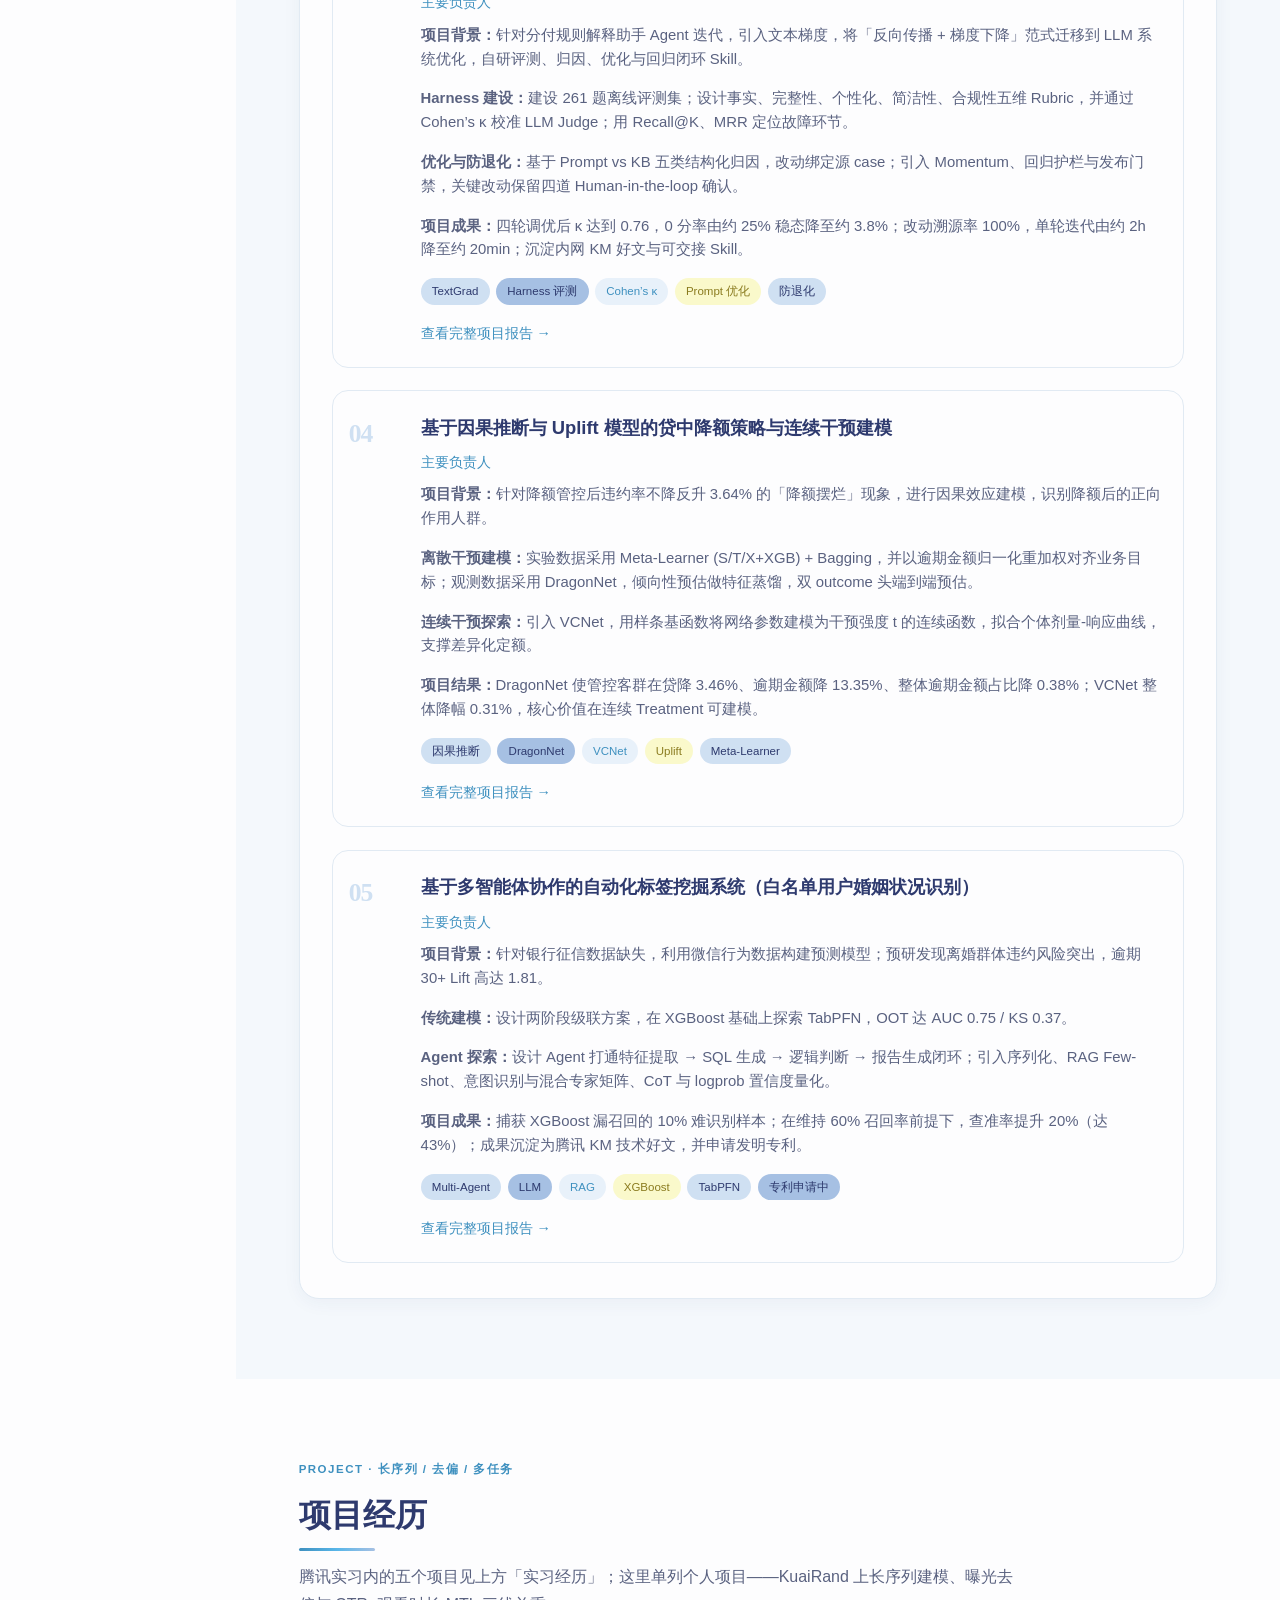
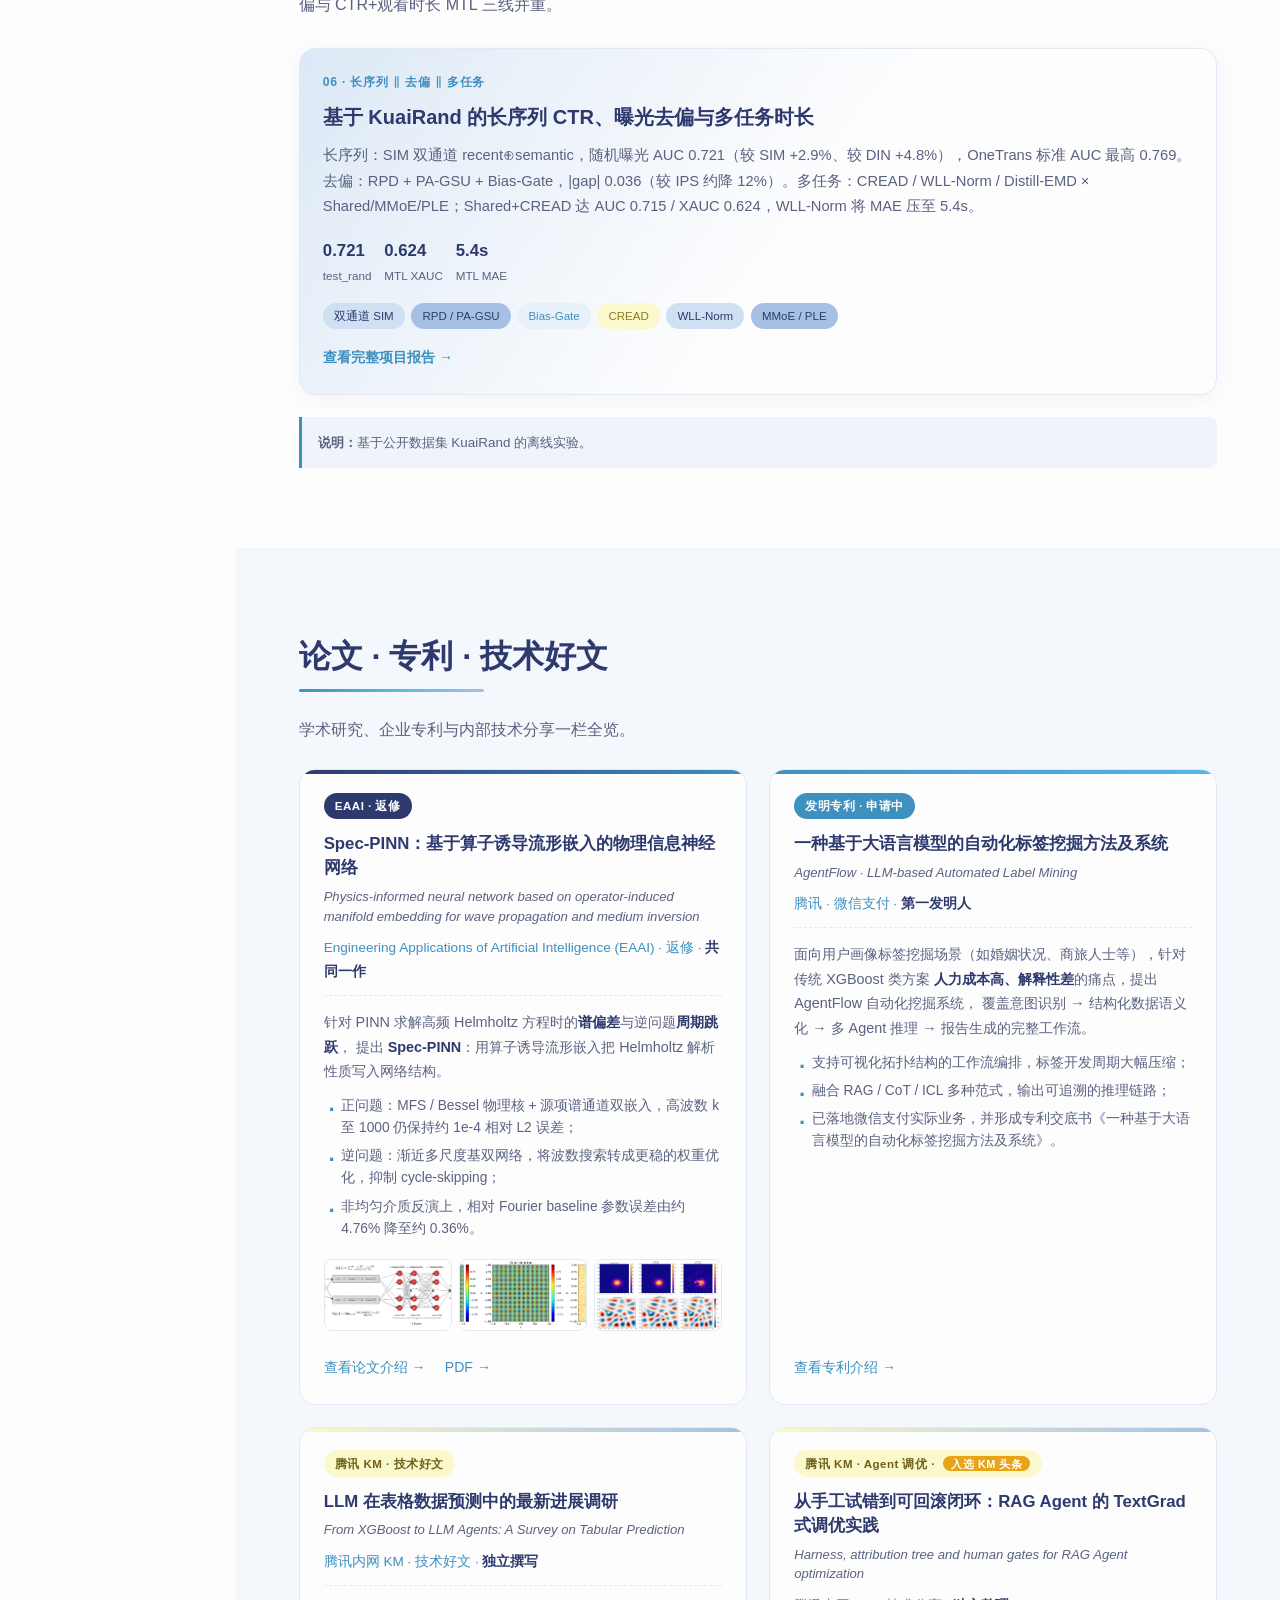
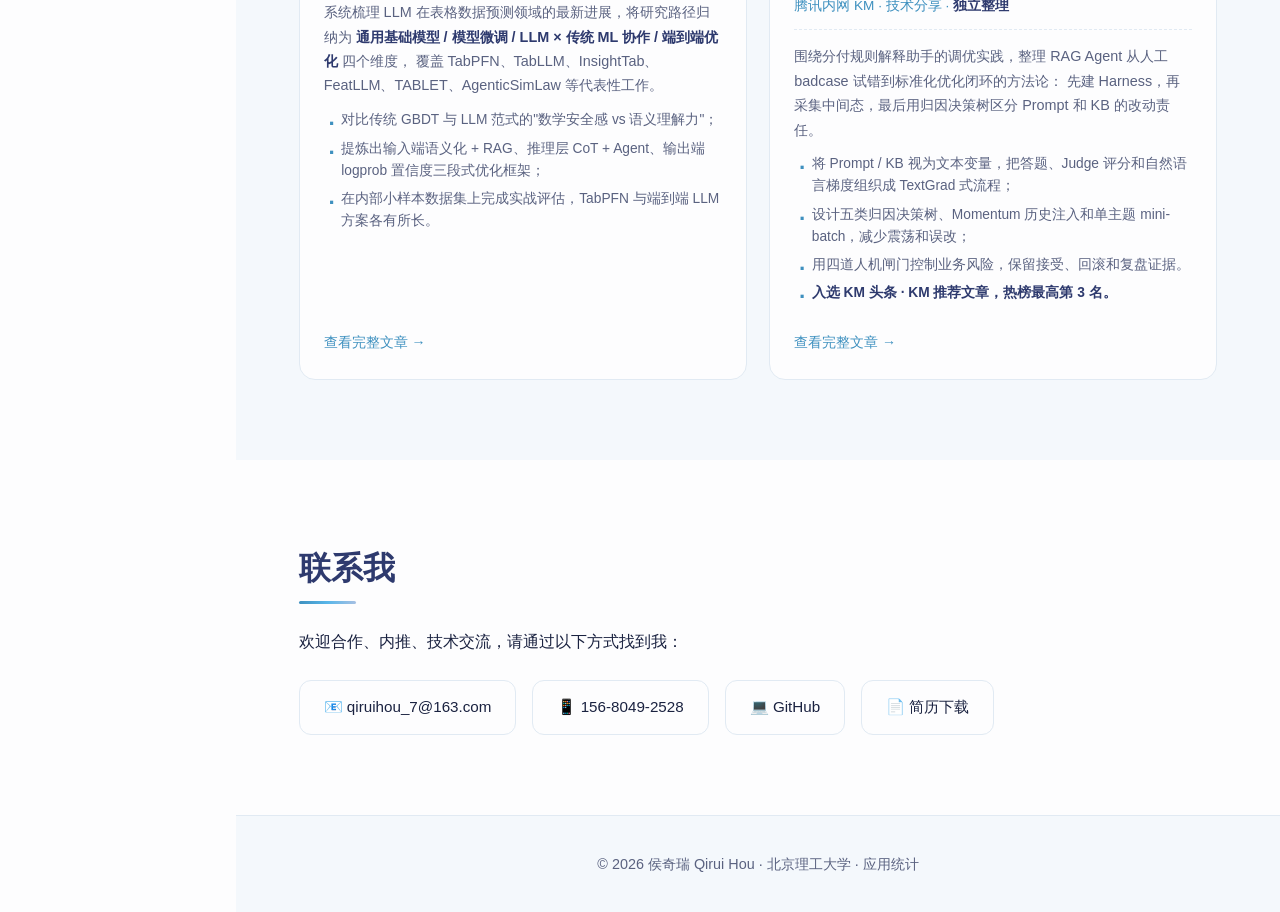
==== commit b719b78f: "KM 好文获奖更新 + 整理根目录散落图片 - TextGrad Agent 调优文章入选 KM 头条、KM 推荐文章、热榜最高第 3 名   首页卡片加获奖标签，文章页顶部加获奖截图横幅 - 根目录" ====
--- a/index.html
+++ b/index.html
@@ -399,7 +399,7 @@
       </article>
 
       <article class="research-card blog">
-        <div class="rc-tag">腾讯 KM · Agent 调优</div>
+        <div class="rc-tag">腾讯 KM · Agent 调优 · <span class="rc-award">入选 KM 头条</span></div>
         <h3 class="rc-title">从手工试错到可回滚闭环：RAG Agent 的 TextGrad 式调优实践</h3>
         <p class="rc-en">Harness, attribution tree and human gates for RAG Agent optimization</p>
         <p class="rc-meta">腾讯内网 KM · 技术分享 · <strong>独立整理</strong></p>
@@ -411,6 +411,7 @@
           <li>将 Prompt / KB 视为文本变量，把答题、Judge 评分和自然语言梯度组织成 TextGrad 式流程；</li>
           <li>设计五类归因决策树、Momentum 历史注入和单主题 mini-batch，减少震荡和误改；</li>
           <li>用四道人机闸门控制业务风险，保留接受、回滚和复盘证据。</li>
+          <li><strong>入选 KM 头条 · KM 推荐文章，热榜最高第 3 名。</strong></li>
         </ul>
         <div class="rc-links">
           <a href="km-agent-textgrad.html">查看完整文章 →</a>
--- a/style.css
+++ b/style.css
@@ -817,6 +817,30 @@
 .research-card.paper  .rc-tag { background: var(--c-primary); color: #fff; }
 .research-card.patent .rc-tag { background: var(--c-blue);    color: #fff; }
 .research-card.blog   .rc-tag { background: var(--c-cream);   color: #6e6018; }
+.rc-award {
+  background: #e8a317;
+  color: #fff;
+  padding: 0.1rem 0.5rem;
+  border-radius: 999px;
+  margin-left: 0.3rem;
+  font-size: 0.68rem;
+}
+.award-banner {
+  margin: 1.2rem 0 0.4rem;
+  text-align: center;
+}
+.award-banner img {
+  max-width: 100%;
+  height: auto;
+  border-radius: 10px;
+  border: 1px solid var(--c-mist);
+  box-shadow: var(--card-shadow);
+}
+.award-caption {
+  margin-top: 0.5rem;
+  font-size: 0.85rem;
+  color: var(--text-soft);
+}
 .rc-title {
   font-size: 1.05rem;
   color: var(--c-primary);
--- a/style.css
+++ b/style.css
@@ -817,6 +817,30 @@
 .research-card.paper  .rc-tag { background: var(--c-primary); color: #fff; }
 .research-card.patent .rc-tag { background: var(--c-blue);    color: #fff; }
 .research-card.blog   .rc-tag { background: var(--c-cream);   color: #6e6018; }
+.rc-award {
+  background: #e8a317;
+  color: #fff;
+  padding: 0.1rem 0.5rem;
+  border-radius: 999px;
+  margin-left: 0.3rem;
+  font-size: 0.68rem;
+}
+.award-banner {
+  margin: 1.2rem 0 0.4rem;
+  text-align: center;
+}
+.award-banner img {
+  max-width: 100%;
+  height: auto;
+  border-radius: 10px;
+  border: 1px solid var(--c-mist);
+  box-shadow: var(--card-shadow);
+}
+.award-caption {
+  margin-top: 0.5rem;
+  font-size: 0.85rem;
+  color: var(--text-soft);
+}
 .rc-title {
   font-size: 1.05rem;
   color: var(--c-primary);
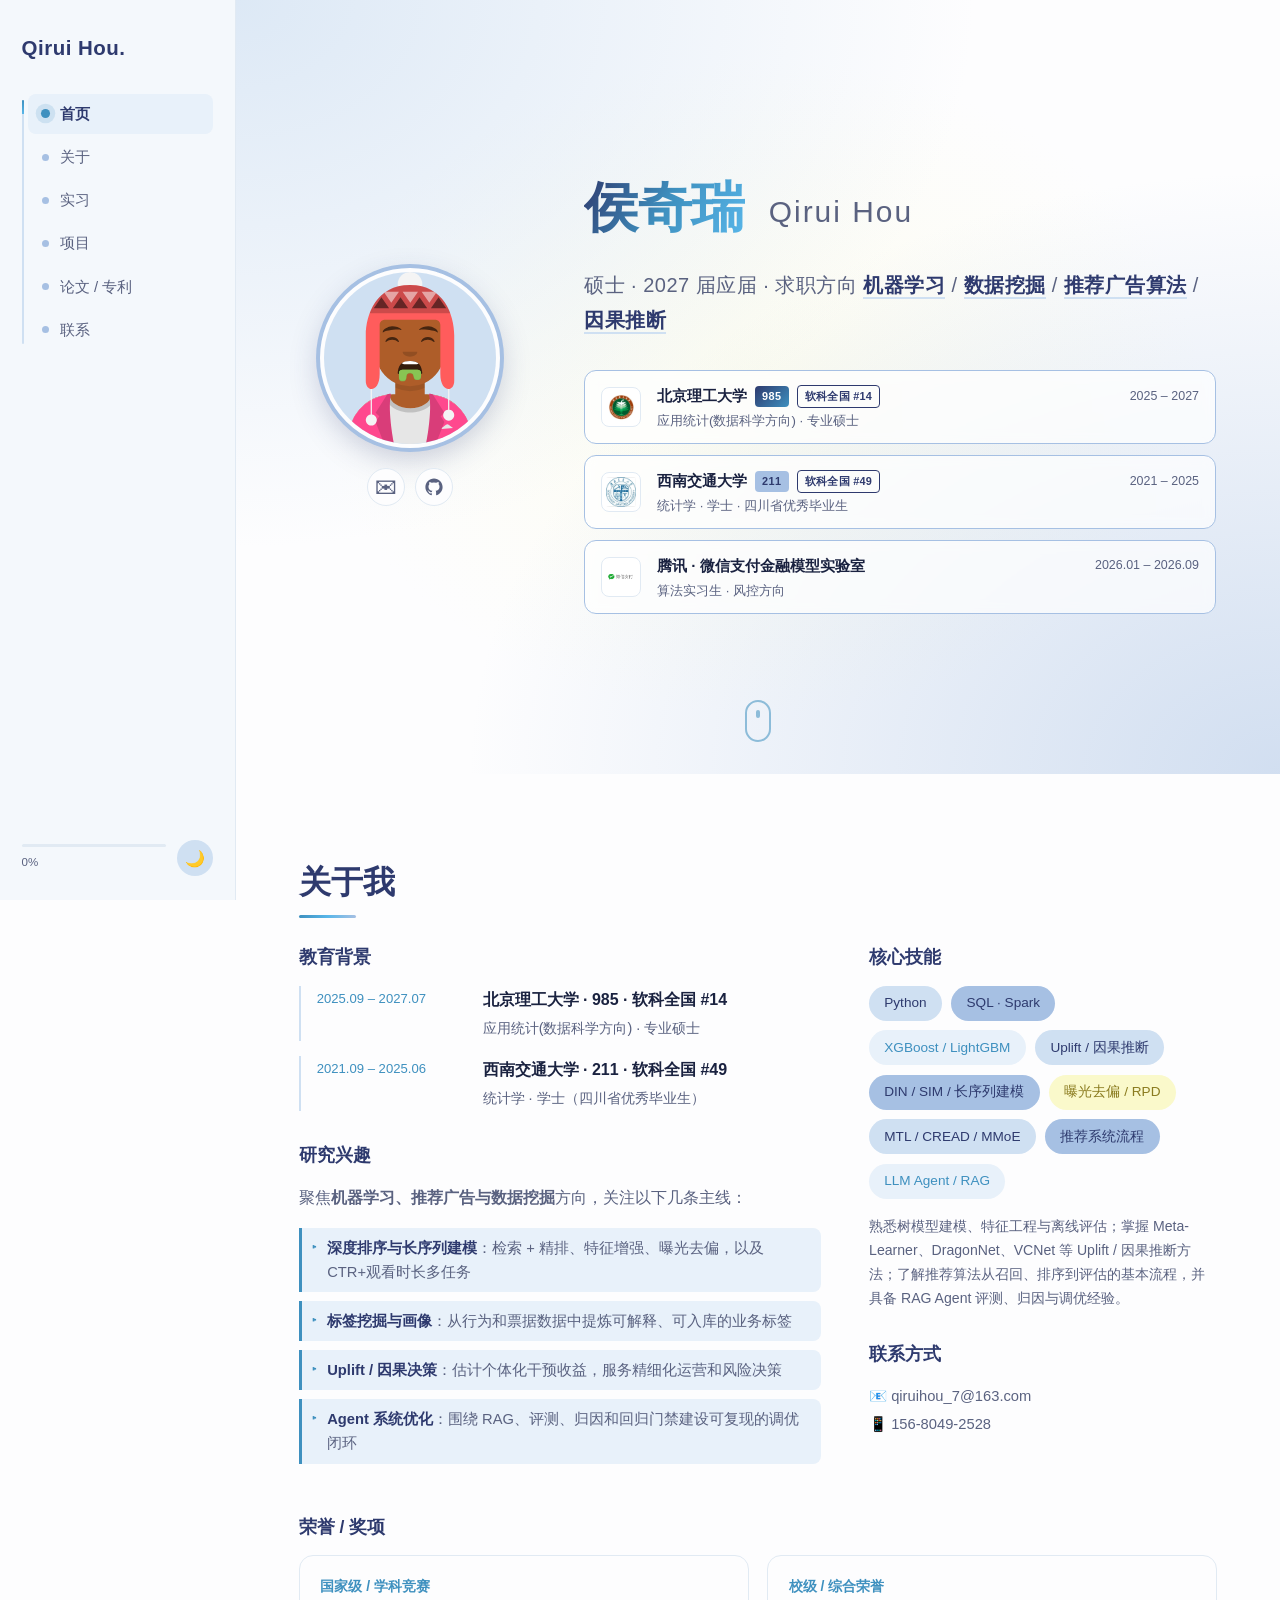
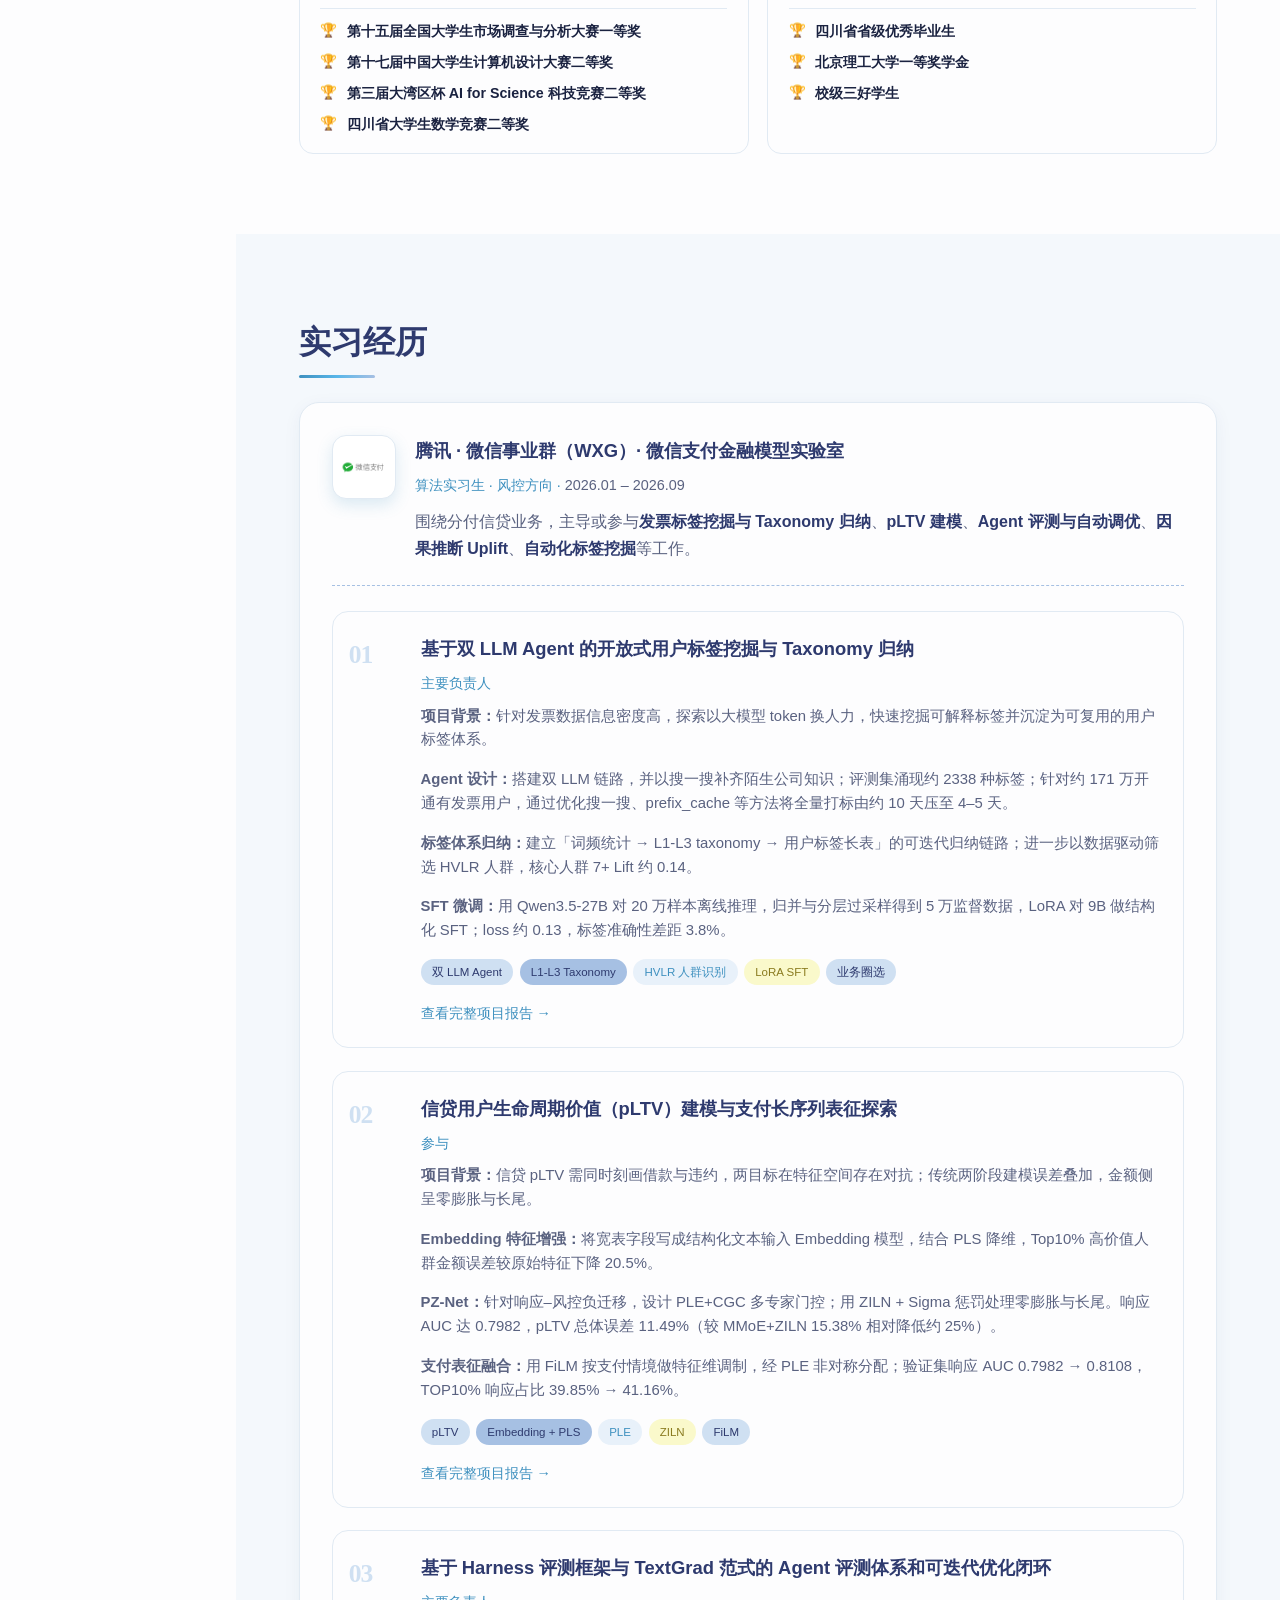
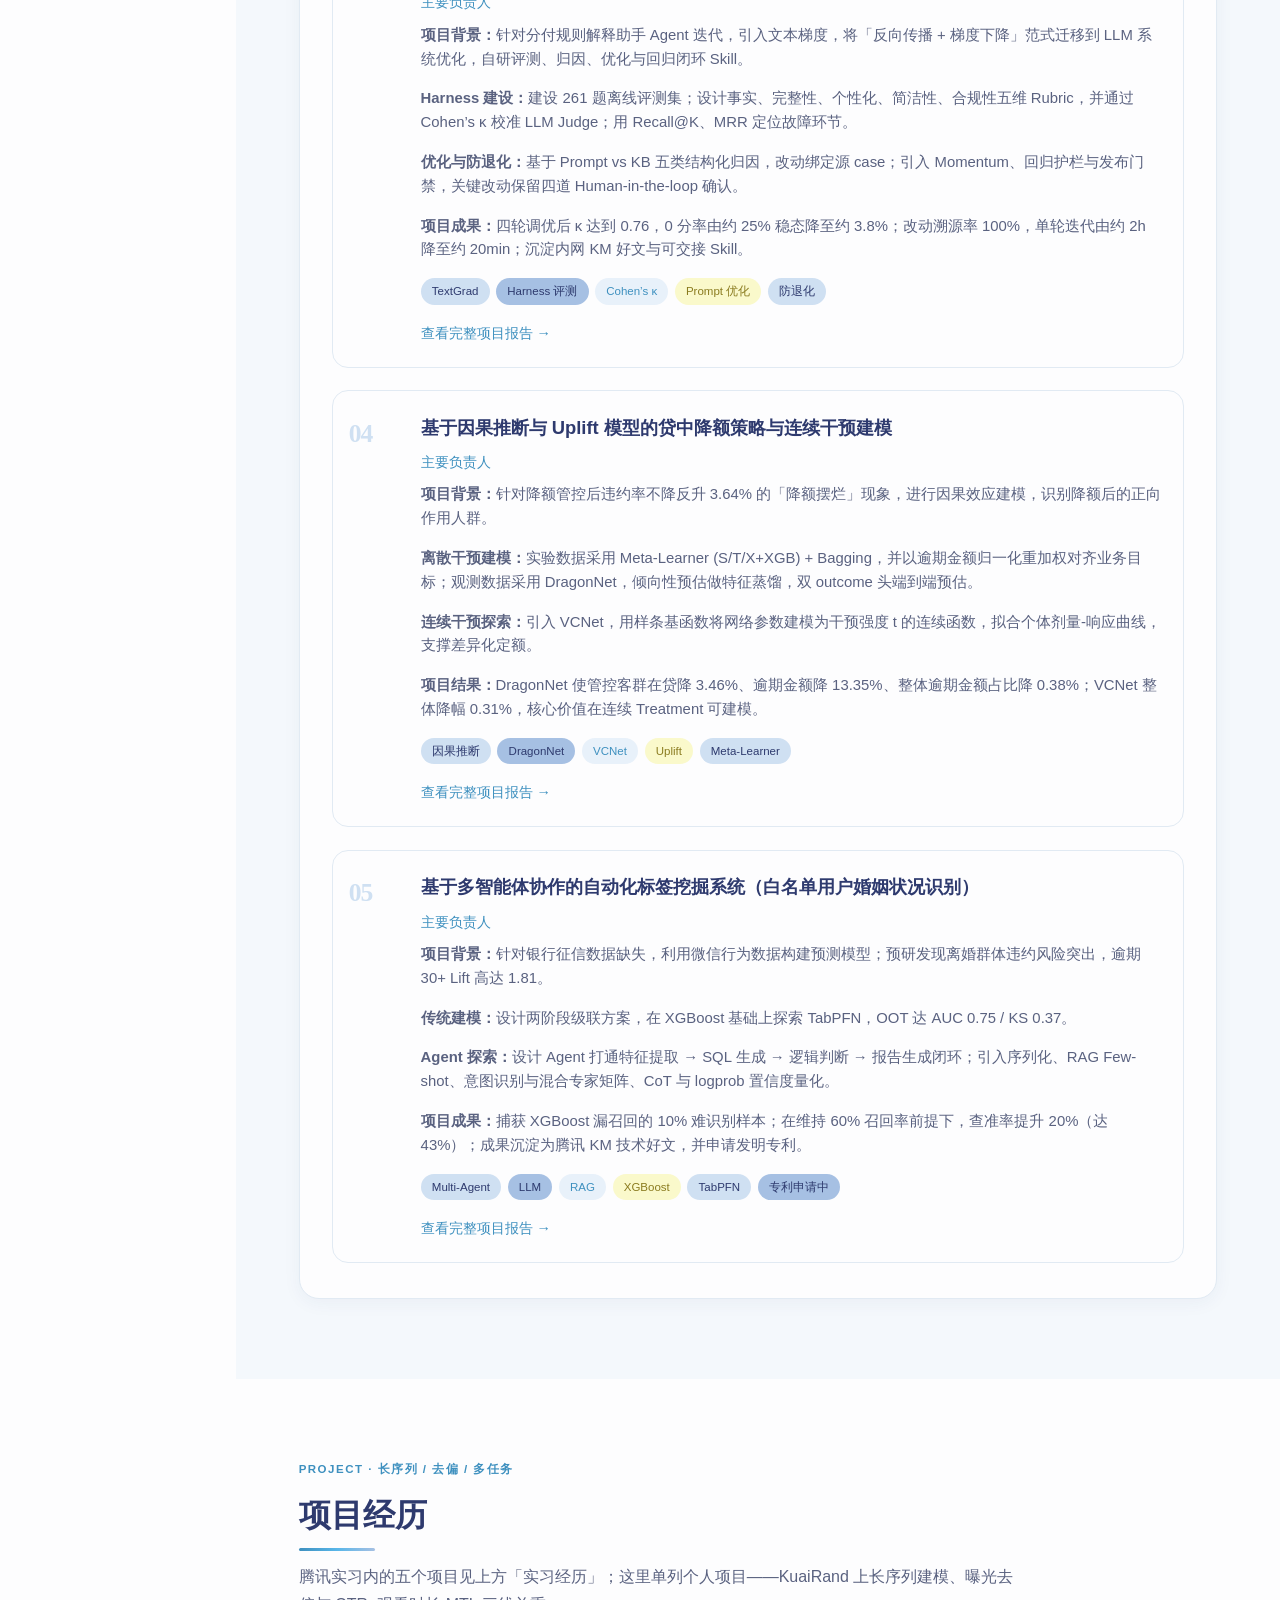
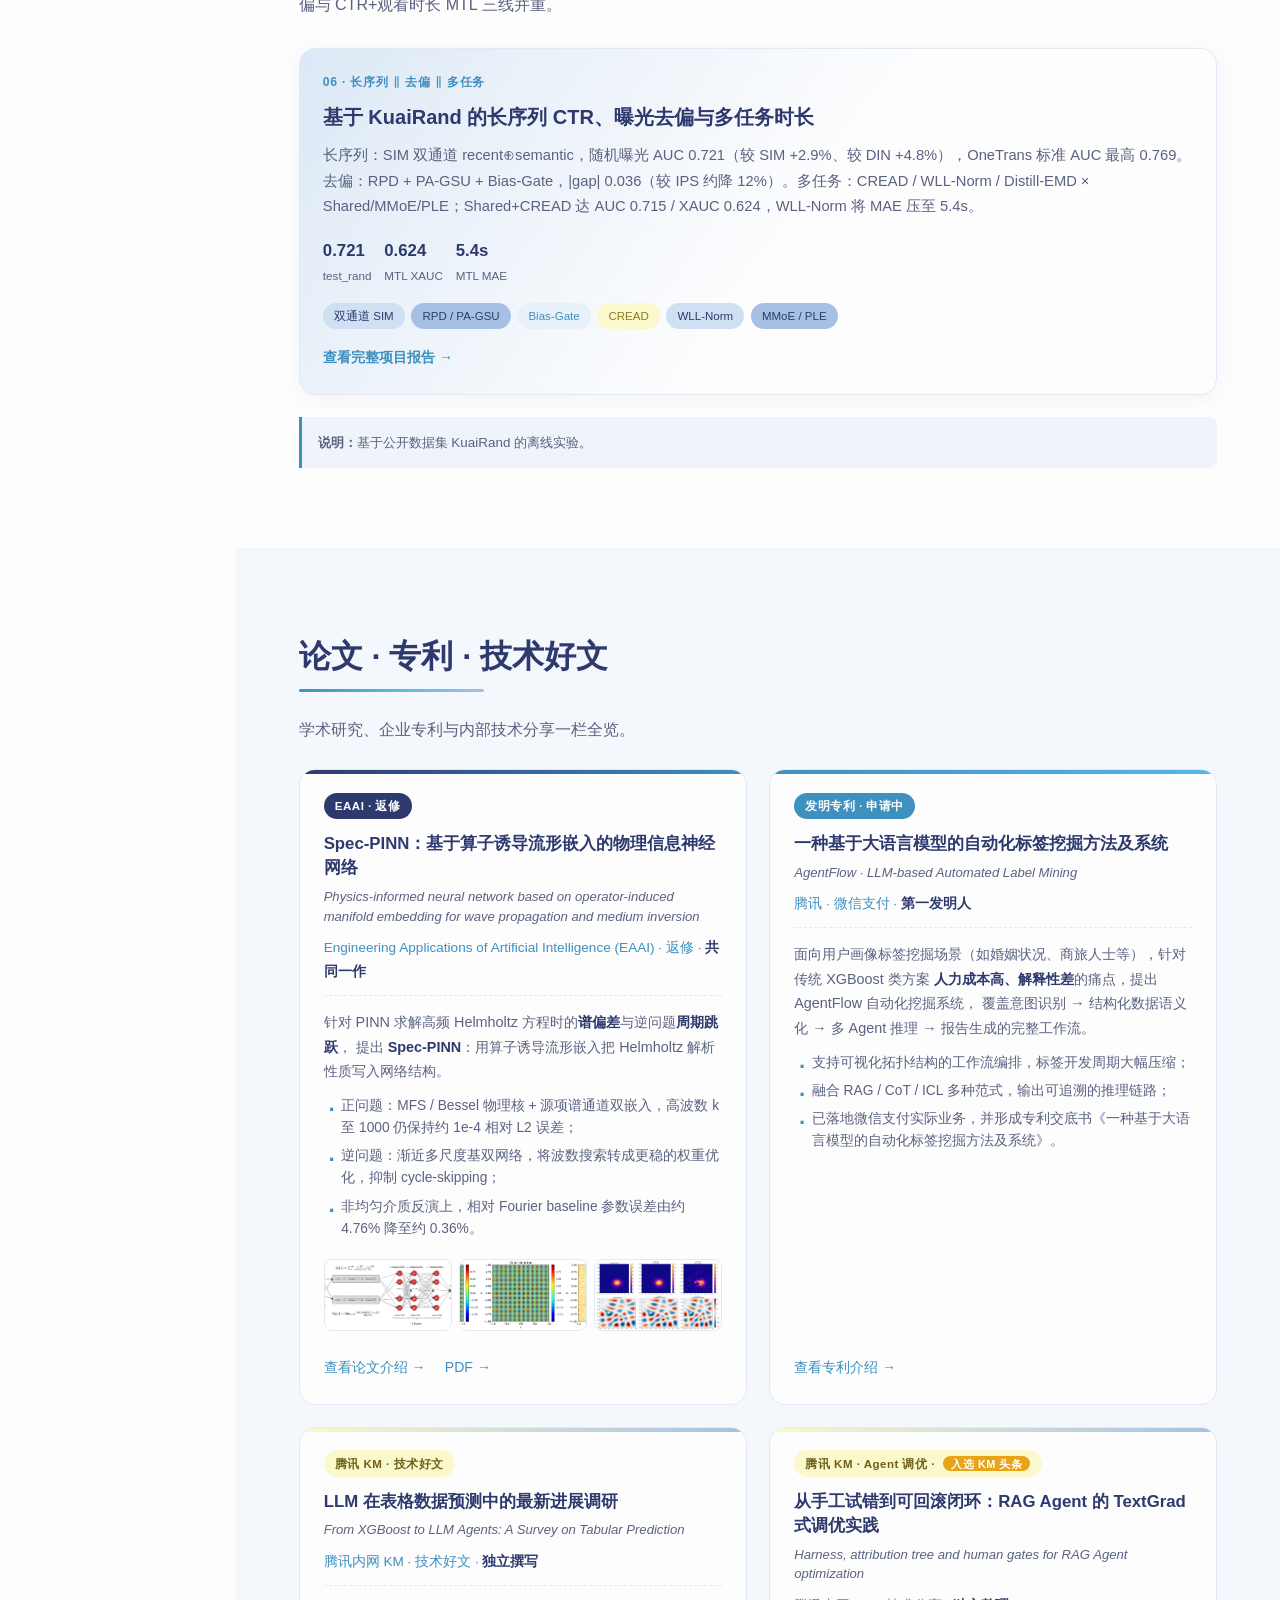
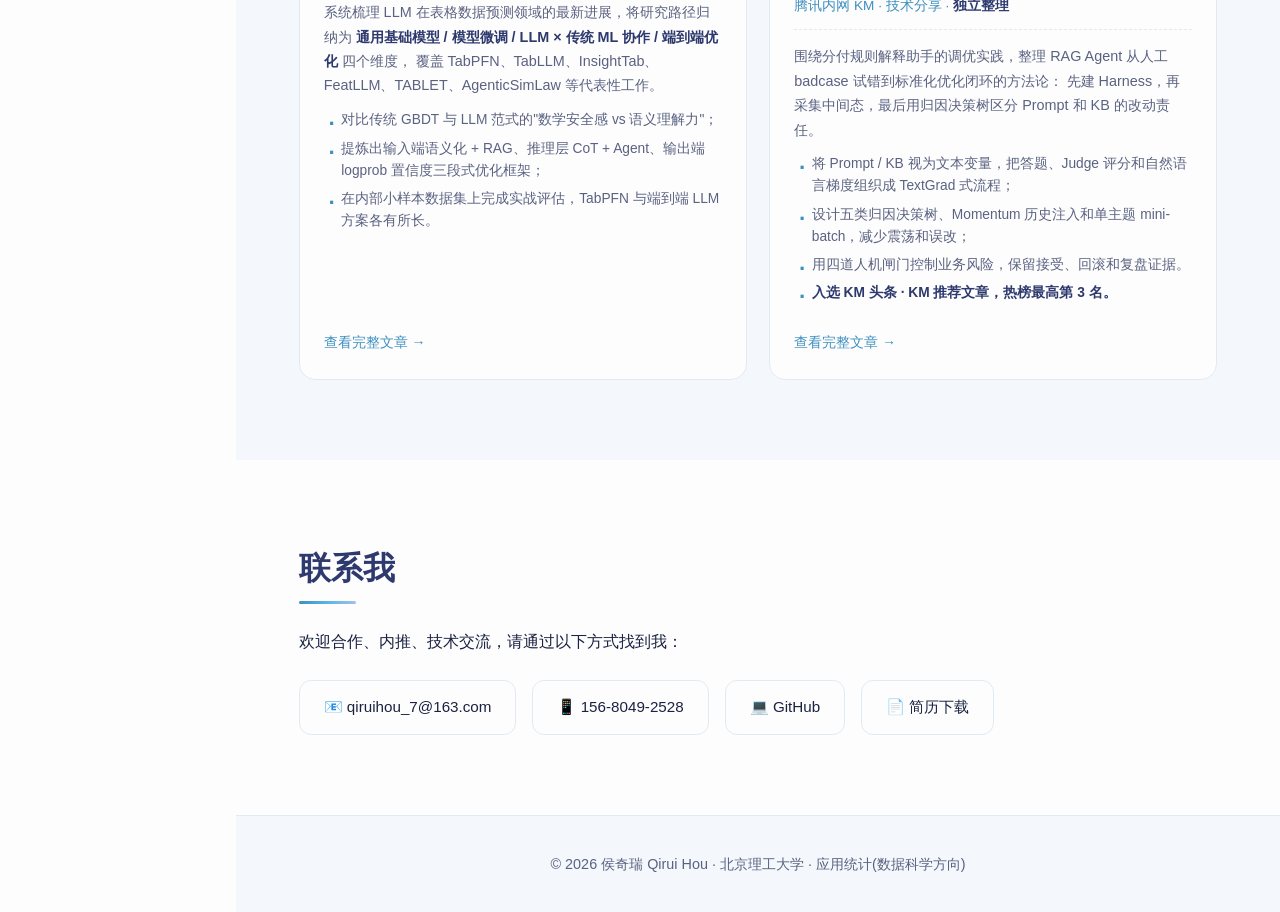
==== commit 9f0a75b1: "专业名称统一为「应用统计(数据科学方向)」 index.html 中 4 处「应用统计」全部改为「应用统计(数据科学方向)」。  Co-authored-by: Cursor <cursoragent" ====
--- a/index.html
+++ b/index.html
@@ -4,7 +4,7 @@
   <meta charset="UTF-8" />
   <meta name="viewport" content="width=device-width, initial-scale=1.0" />
   <title>侯奇瑞 · 个人主页</title>
-  <meta name="description" content="侯奇瑞 - 北京理工大学应用统计硕士 · 求职方向：机器学习 / 数据挖掘 / 推荐广告算法 / 因果推断" />
+  <meta name="description" content="侯奇瑞 - 北京理工大学应用统计(数据科学方向)硕士 · 求职方向：机器学习 / 数据挖掘 / 推荐广告算法 / 因果推断" />
   <script>
     // 尽早标记 JS，并恢复主题，避免首屏空白 / 闪白
     document.documentElement.classList.add('js');
@@ -83,7 +83,7 @@
               <span class="hc-tier hc-tier-rank">软科全国 #14</span>
               <span class="hc-date">2025 – 2027</span>
             </div>
-            <div class="hc-sub">应用统计 · 专业硕士</div>
+            <div class="hc-sub">应用统计(数据科学方向) · 专业硕士</div>
           </div>
         </div>
 
@@ -128,7 +128,7 @@
           <li>
             <span class="t-date">2025.09 – 2027.07</span>
             <span class="t-school">北京理工大学 · 985 · 软科全国 #14</span>
-            <span class="t-major">应用统计 · 专业硕士</span>
+            <span class="t-major">应用统计(数据科学方向) · 专业硕士</span>
           </li>
           <li>
             <span class="t-date">2021.09 – 2025.06</span>
@@ -433,7 +433,7 @@
   </section>
 
   <footer>
-    <p>© 2026 侯奇瑞 Qirui Hou · 北京理工大学 · 应用统计</p>
+    <p>© 2026 侯奇瑞 Qirui Hou · 北京理工大学 · 应用统计(数据科学方向)</p>
   </footer>
 
   <script src="script.js"></script>
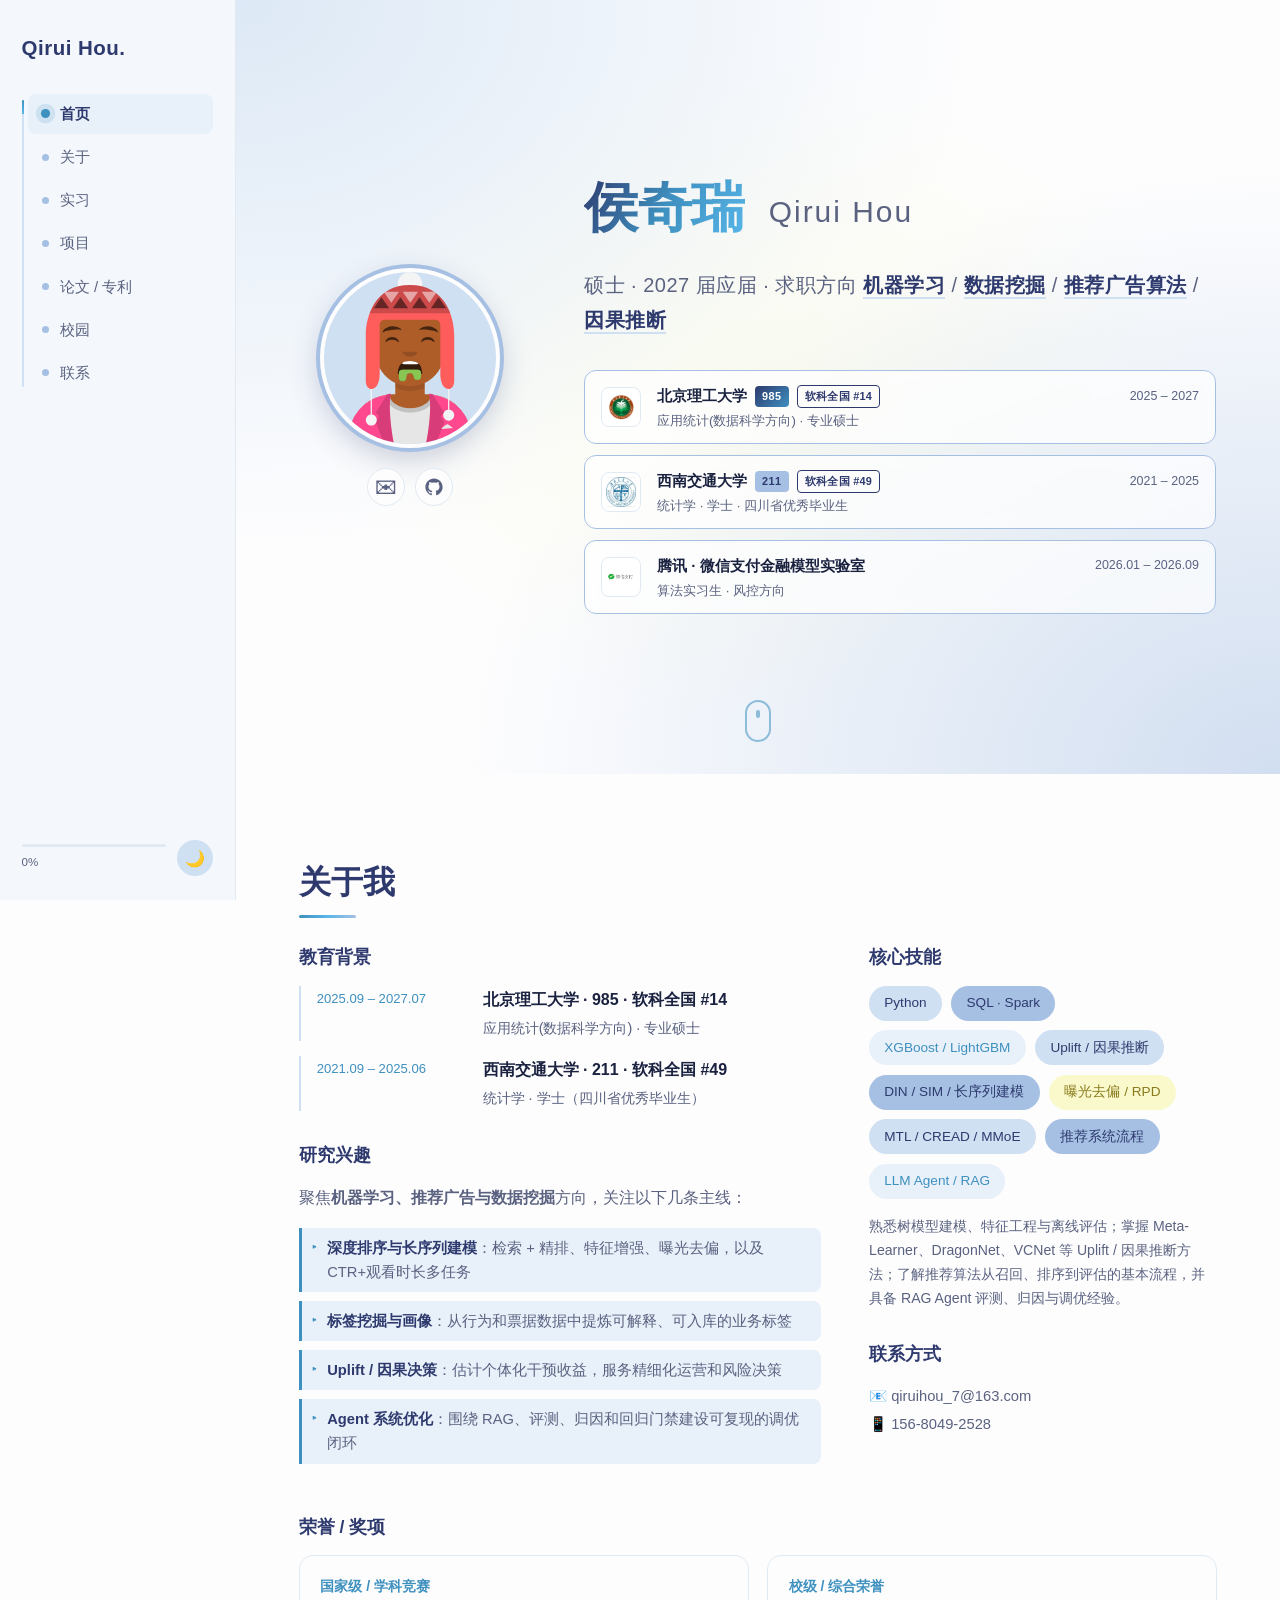
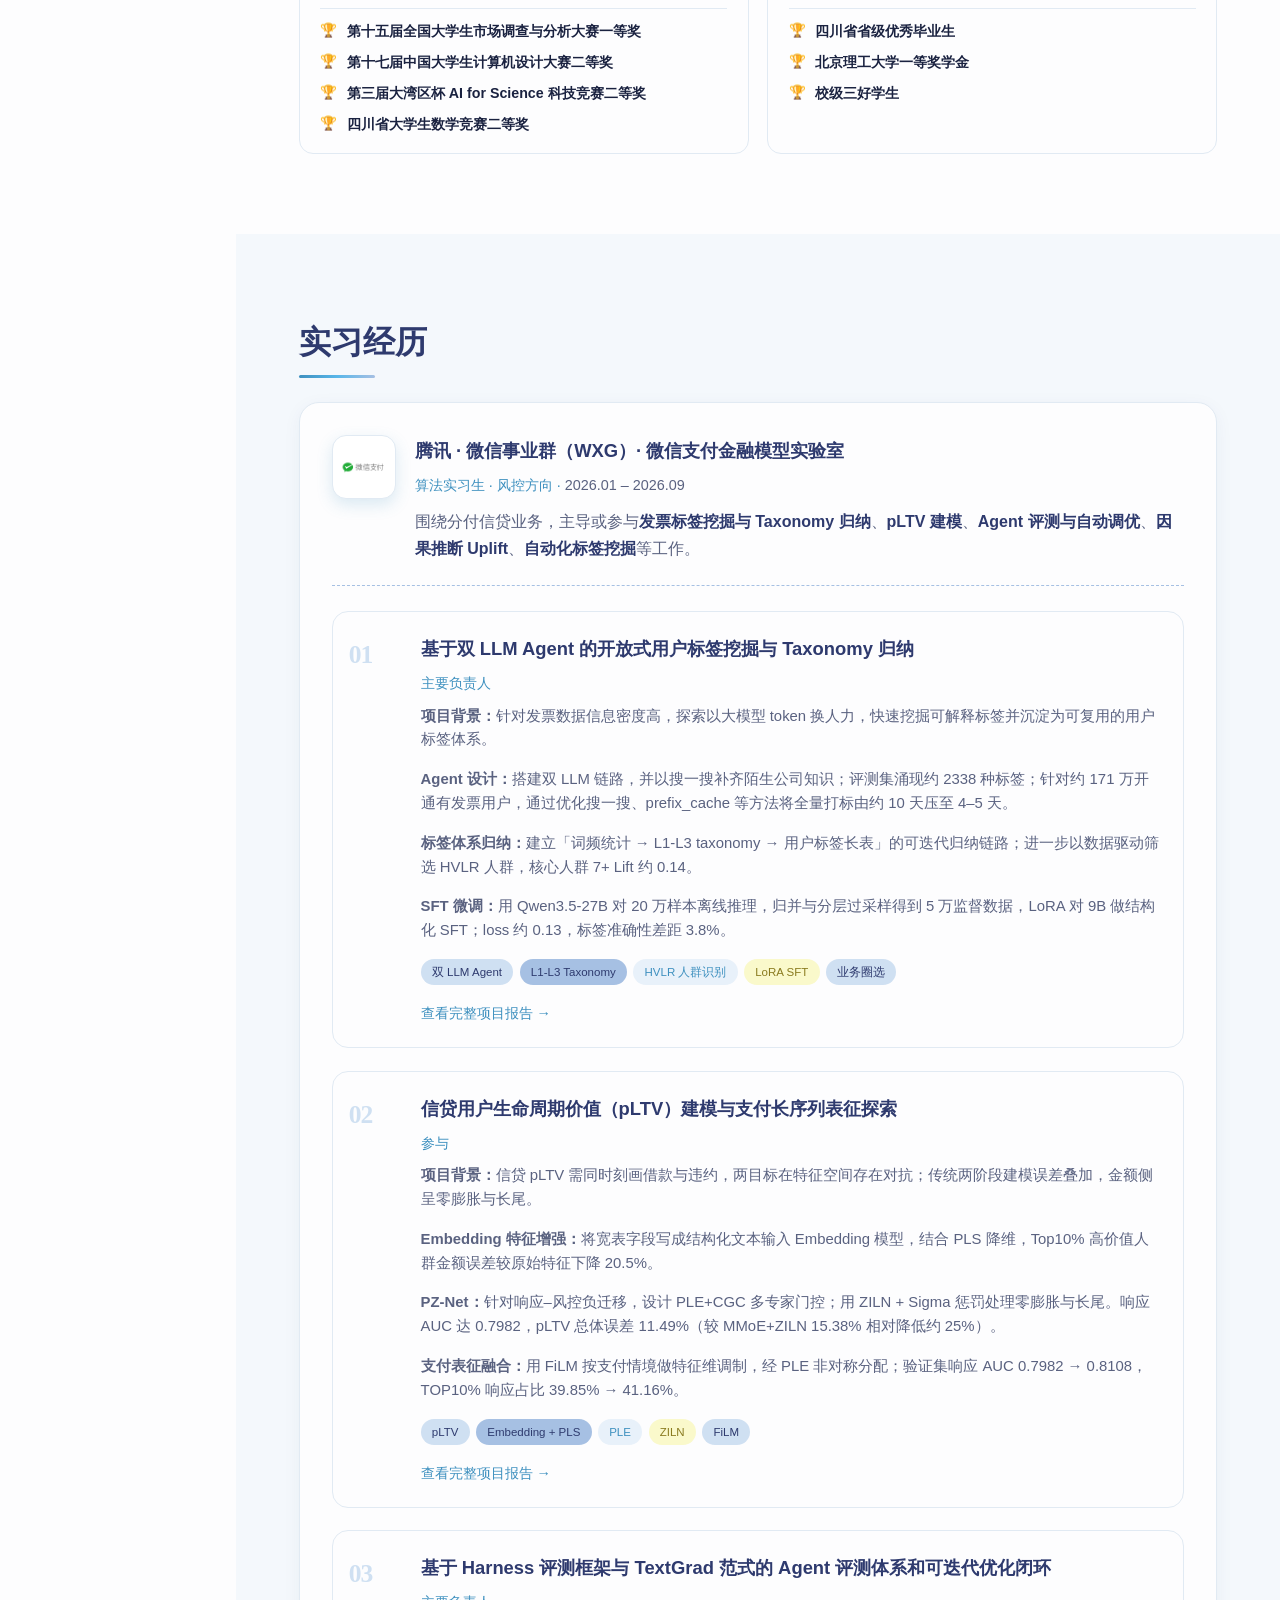
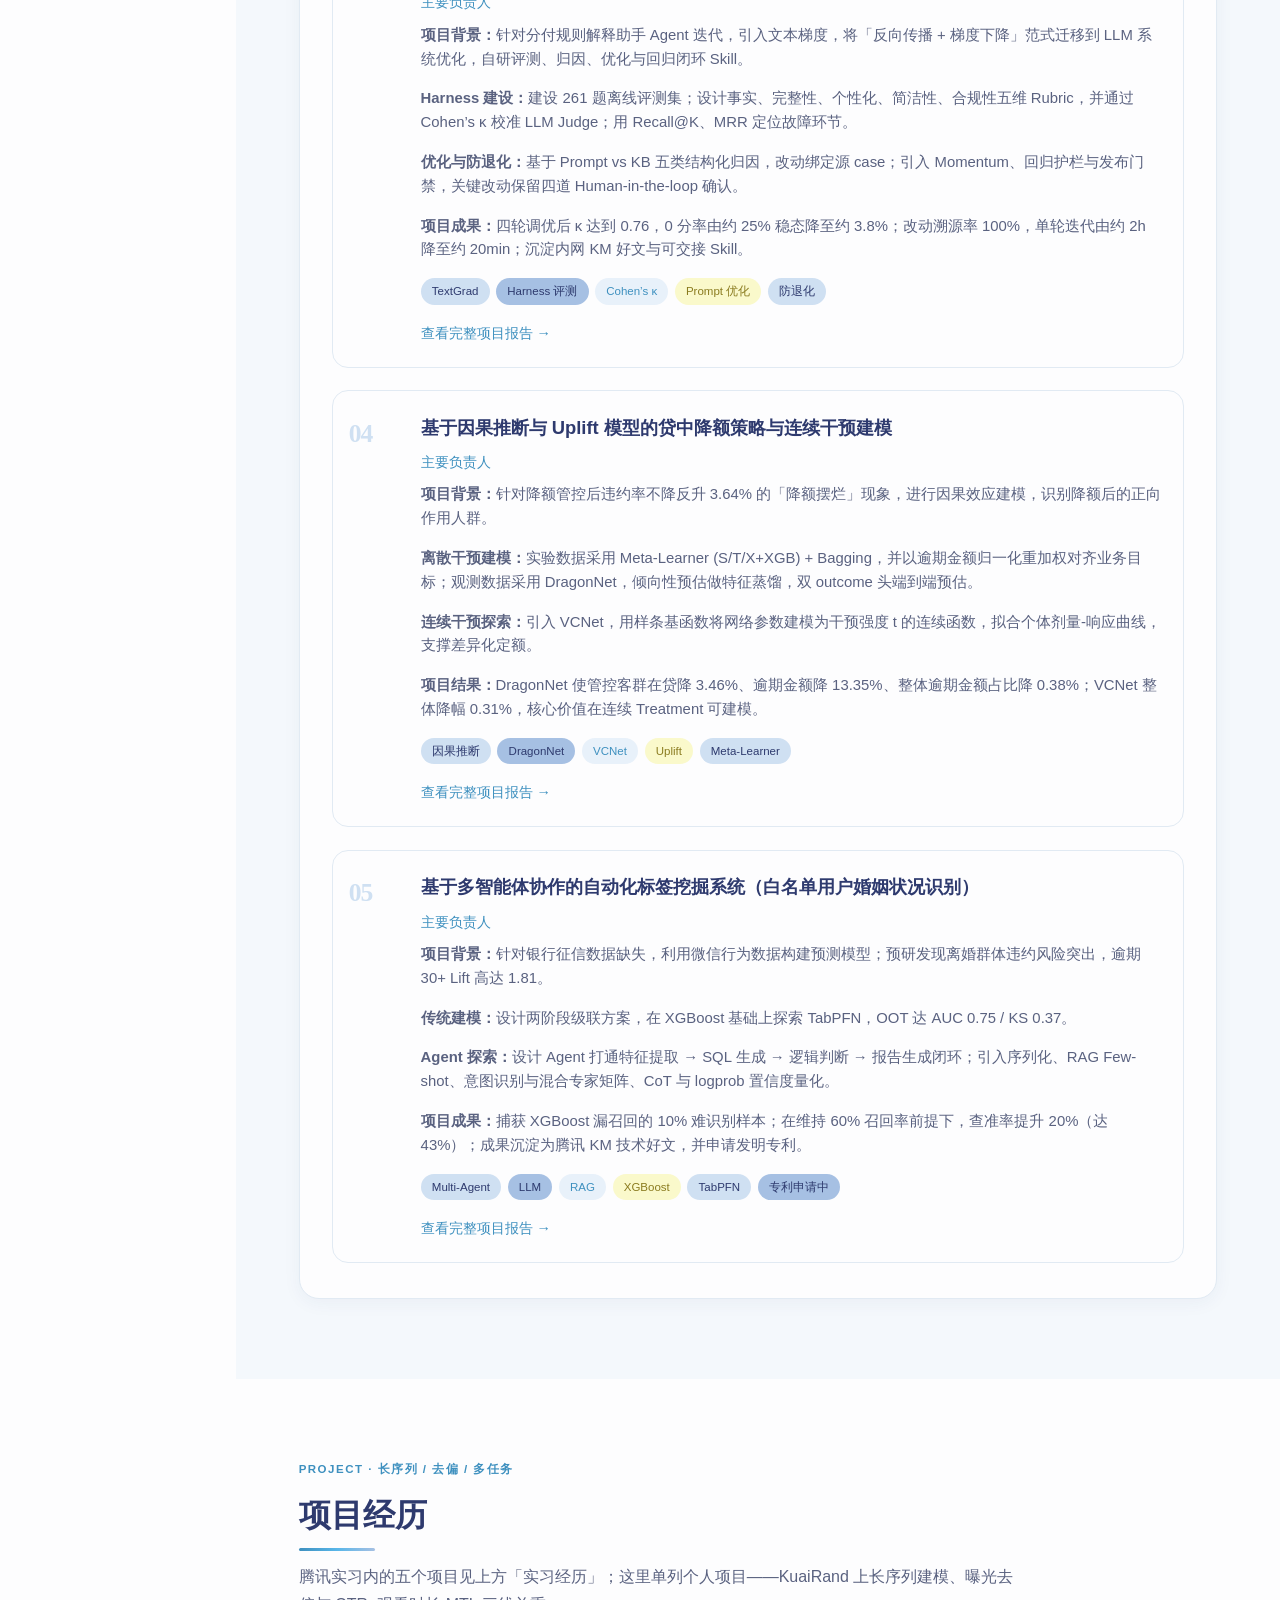
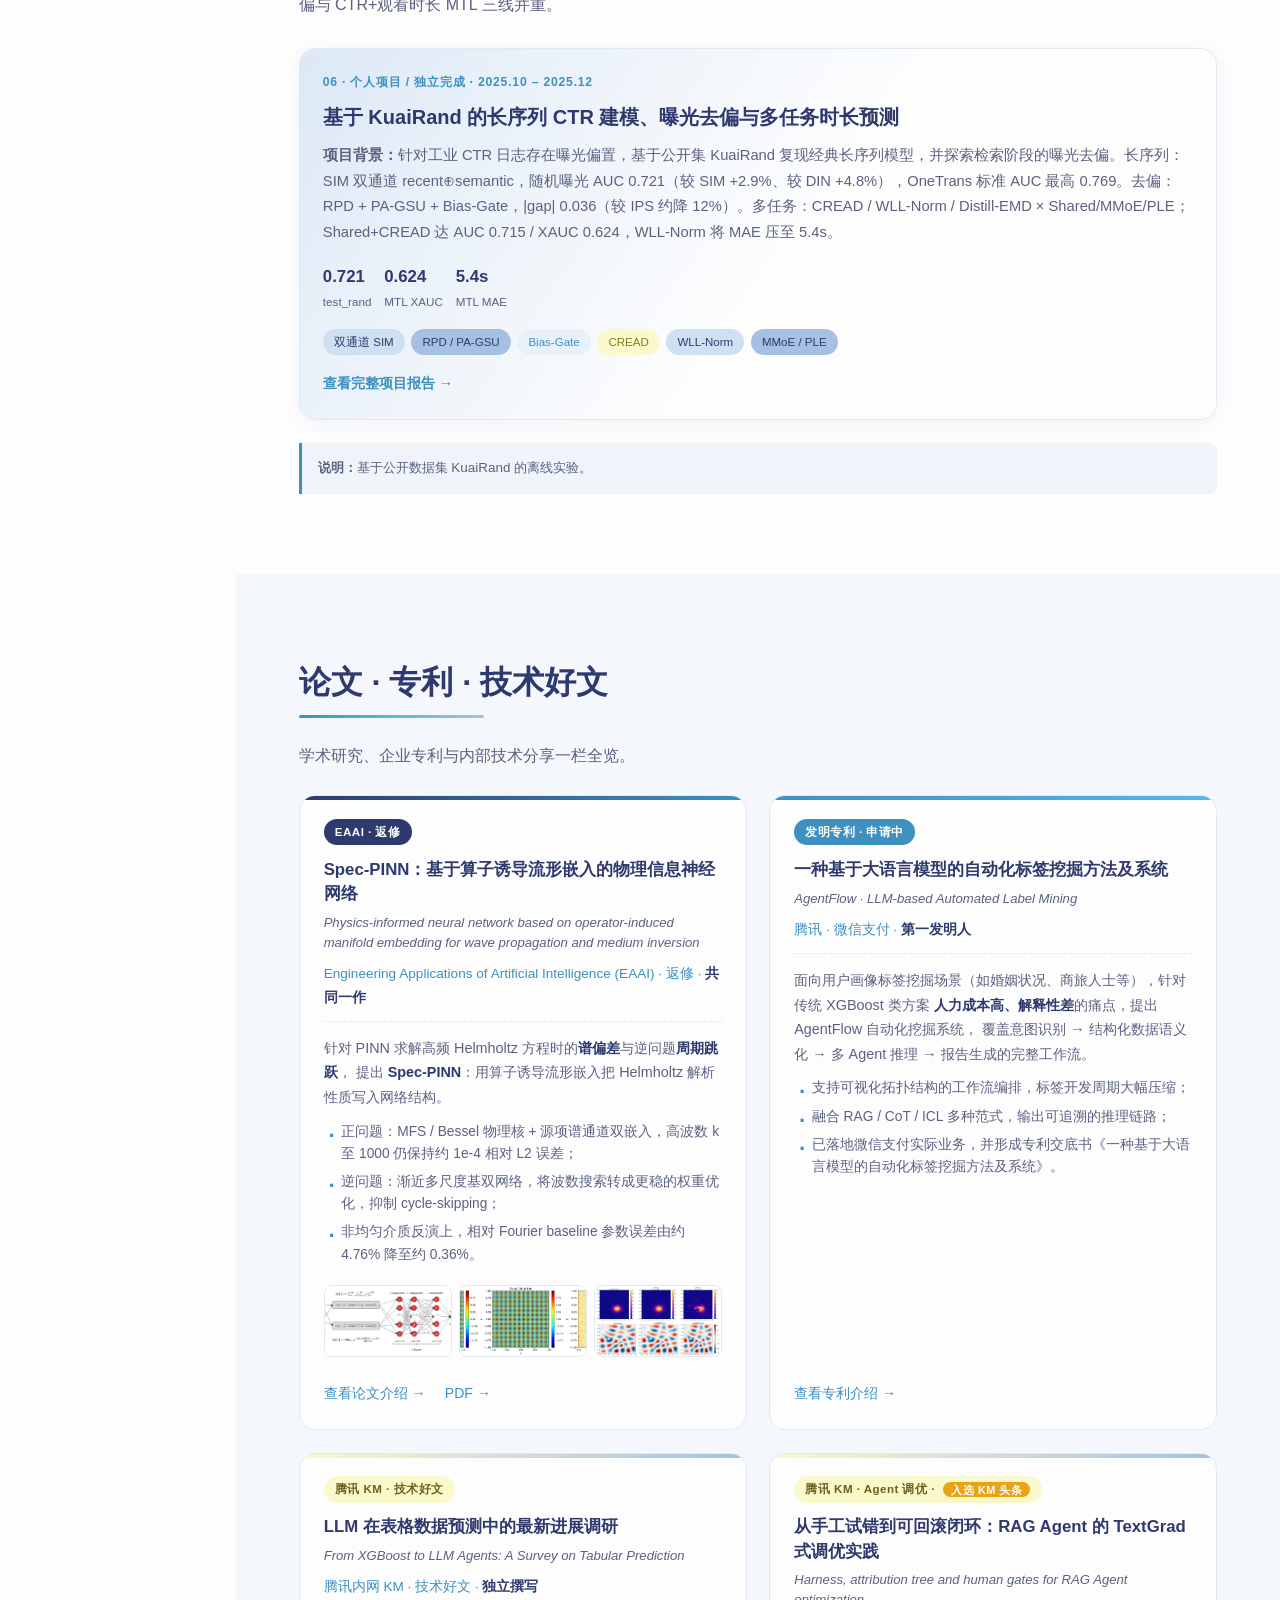
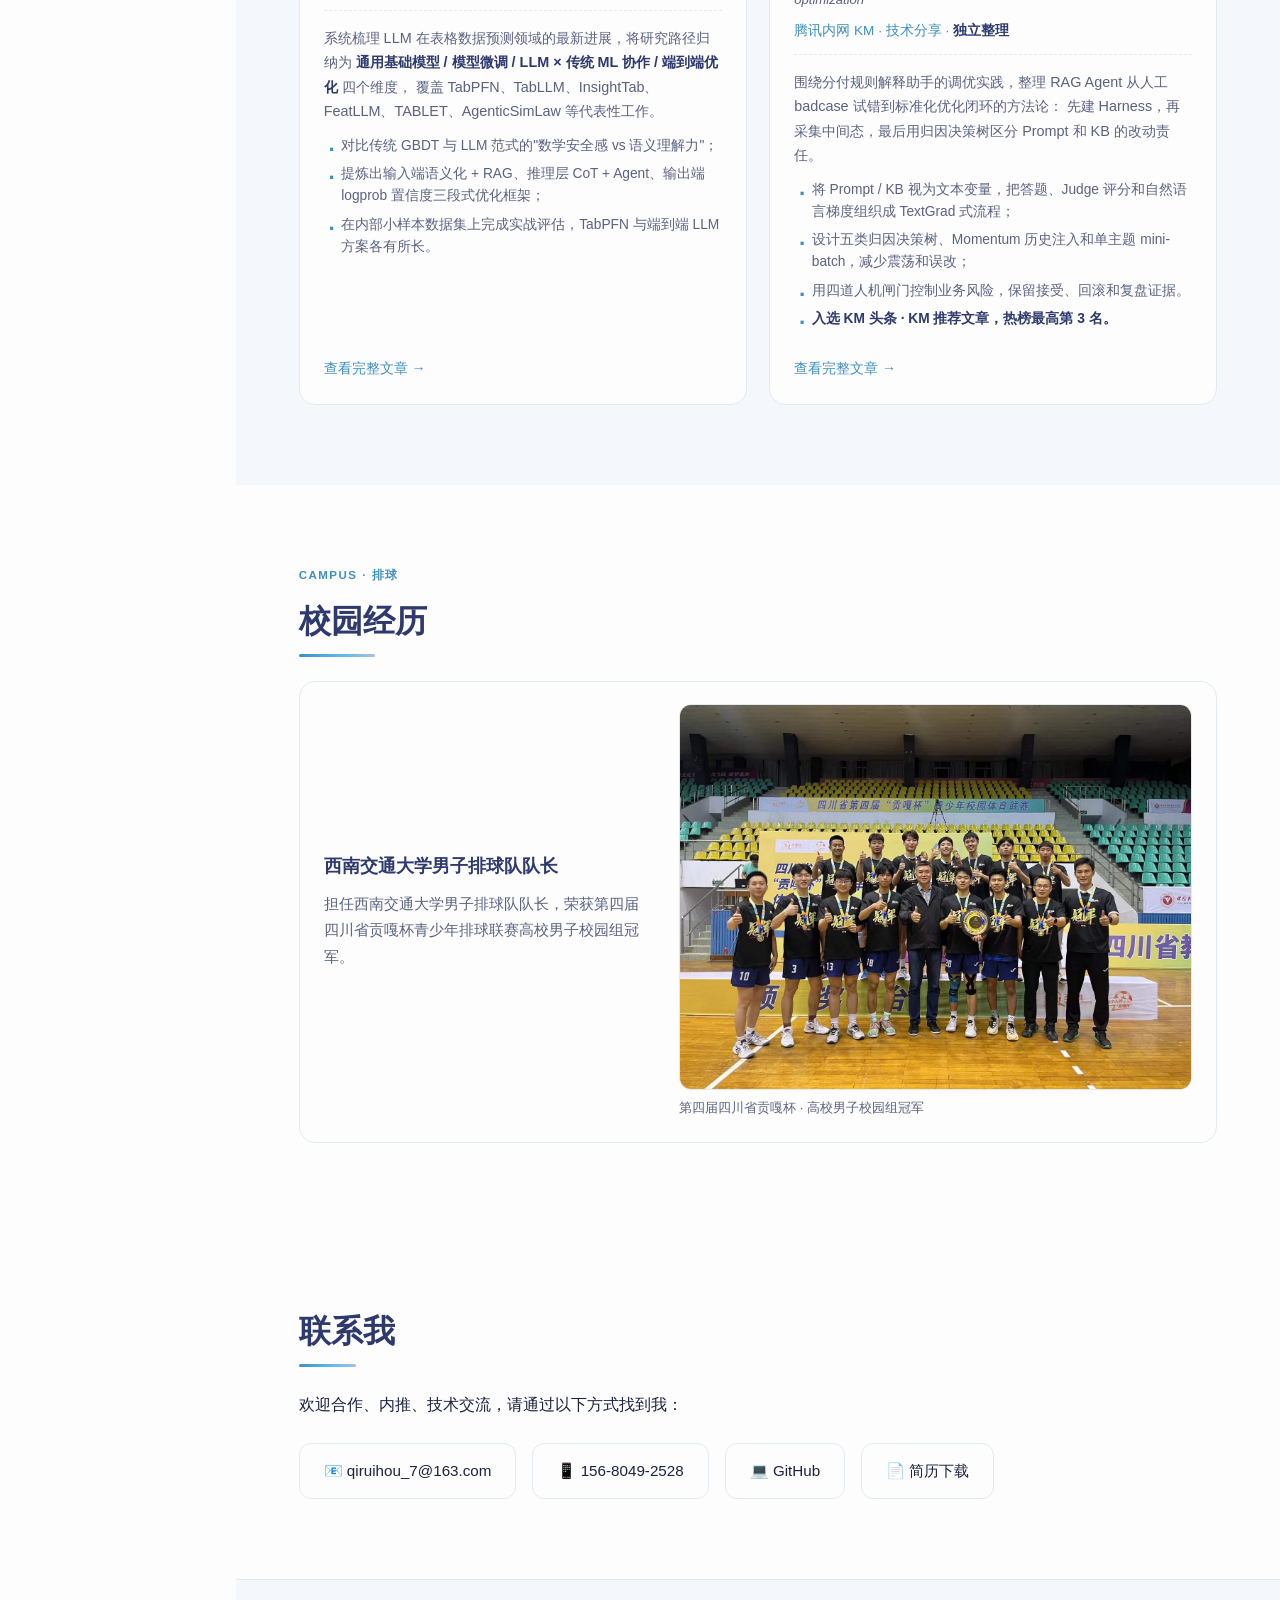
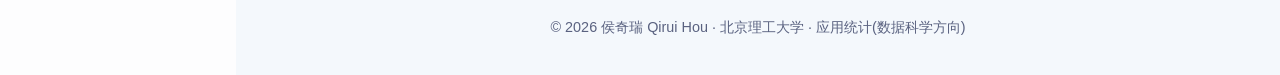
==== commit c31ada4c: "Add campus volleyball section and align KuaiRand copy with resume. Surface Gonggar Cup champion phot" ====
--- a/index.html
+++ b/index.html
@@ -44,6 +44,7 @@
         <li><a class="sn-link" href="#experience"><span class="sn-dot"></span><span class="sn-text">实习</span></a></li>
         <li><a class="sn-link" href="#projects"><span class="sn-dot"></span><span class="sn-text">项目</span></a></li>
         <li><a class="sn-link" href="#research"><span class="sn-dot"></span><span class="sn-text">论文 / 专利</span></a></li>
+        <li><a class="sn-link" href="#campus"><span class="sn-dot"></span><span class="sn-text">校园</span></a></li>
         <li><a class="sn-link" href="#contact"><span class="sn-dot"></span><span class="sn-text">联系</span></a></li>
       </ul>
     </nav>
@@ -316,9 +317,9 @@
     <p class="section-intro">腾讯实习内的五个项目见上方「实习经历」；这里单列个人项目——KuaiRand 上长序列建模、曝光去偏与 CTR+观看时长 MTL 三线并重。</p>
     <div class="case-grid">
       <article class="case-card featured">
-        <p class="case-no">06 · 长序列 ∥ 去偏 ∥ 多任务</p>
-        <h3>基于 KuaiRand 的长序列 CTR、曝光去偏与多任务时长</h3>
-        <p class="case-summary">长序列：SIM 双通道 recent⊕semantic，随机曝光 AUC 0.721（较 SIM +2.9%、较 DIN +4.8%），OneTrans 标准 AUC 最高 0.769。去偏：RPD + PA-GSU + Bias-Gate，|gap| 0.036（较 IPS 约降 12%）。多任务：CREAD / WLL-Norm / Distill-EMD × Shared/MMoE/PLE；Shared+CREAD 达 AUC 0.715 / XAUC 0.624，WLL-Norm 将 MAE 压至 5.4s。</p>
+        <p class="case-no">06 · 个人项目 / 独立完成 · 2025.10 – 2025.12</p>
+        <h3>基于 KuaiRand 的长序列 CTR 建模、曝光去偏与多任务时长预测</h3>
+        <p class="case-summary"><strong>项目背景：</strong>针对工业 CTR 日志存在曝光偏置，基于公开集 KuaiRand 复现经典长序列模型，并探索检索阶段的曝光去偏。长序列：SIM 双通道 recent⊕semantic，随机曝光 AUC 0.721（较 SIM +2.9%、较 DIN +4.8%），OneTrans 标准 AUC 最高 0.769。去偏：RPD + PA-GSU + Bias-Gate，|gap| 0.036（较 IPS 约降 12%）。多任务：CREAD / WLL-Norm / Distill-EMD × Shared/MMoE/PLE；Shared+CREAD 达 AUC 0.715 / XAUC 0.624，WLL-Norm 将 MAE 压至 5.4s。</p>
         <div class="metric-row"><div><strong>0.721</strong><span>test_rand</span></div><div><strong>0.624</strong><span>MTL XAUC</span></div><div><strong>5.4s</strong><span>MTL MAE</span></div></div>
         <div class="tags"><span>双通道 SIM</span><span>RPD / PA-GSU</span><span>Bias-Gate</span><span>CREAD</span><span>WLL-Norm</span><span>MMoE / PLE</span></div>
         <a class="case-link" href="project-kuairand-ctr.html">查看完整项目报告 <span>→</span></a>
@@ -420,6 +421,22 @@
     </div>
   </section>
 
+  <!-- 校园经历 -->
+  <section id="campus" class="section">
+    <p class="eyebrow">CAMPUS · 排球</p>
+    <h2>校园经历</h2>
+    <article class="campus-card">
+      <div class="campus-copy">
+        <h3>西南交通大学男子排球队队长</h3>
+        <p>担任西南交通大学男子排球队队长，荣获第四届四川省贡嘎杯青少年排球联赛高校男子校园组冠军。</p>
+      </div>
+      <figure class="campus-photo">
+        <img src="assets/gongga-cup-champion.webp" alt="第四届四川省贡嘎杯青少年排球联赛高校男子校园组合影，队员身穿冠军纪念衫、佩戴金牌" width="1440" height="1080" decoding="async" loading="lazy" />
+        <figcaption>第四届四川省贡嘎杯 · 高校男子校园组冠军</figcaption>
+      </figure>
+    </article>
+  </section>
+
   <!-- 联系 -->
   <section id="contact" class="section">
     <h2>联系我</h2>
--- a/style.css
+++ b/style.css
@@ -963,6 +963,56 @@
   font-family: "SF Mono", Menlo, monospace; font-weight: 500;
 }
 .title { flex: 1; font-weight: 500; }
+
+/* ============================================================
+   校园经历
+   ============================================================ */
+.campus-card {
+  display: grid;
+  grid-template-columns: minmax(0, 0.9fr) minmax(0, 1.4fr);
+  gap: 1.6rem;
+  align-items: center;
+  background: var(--bg);
+  border: 1px solid var(--border);
+  border-radius: 16px;
+  padding: 1.4rem 1.5rem 1.5rem;
+}
+.campus-copy h3 {
+  color: var(--c-primary);
+  font-size: 1.15rem;
+  margin: 0 0 0.7rem;
+  line-height: 1.5;
+}
+[data-theme="dark"] .campus-copy h3 { color: var(--c-sky); }
+.campus-copy p {
+  color: var(--text-soft);
+  margin: 0;
+  line-height: 1.75;
+  font-size: 0.95rem;
+}
+.campus-photo {
+  margin: 0;
+}
+.campus-photo img {
+  display: block;
+  width: 100%;
+  height: auto;
+  border-radius: 12px;
+  border: 1px solid var(--border);
+  background: var(--bg-alt);
+}
+.campus-photo figcaption {
+  margin-top: 0.55rem;
+  font-size: 0.82rem;
+  color: var(--text-soft);
+  line-height: 1.5;
+}
+@media (max-width: 720px) {
+  .campus-card {
+    grid-template-columns: 1fr;
+    padding: 1.1rem;
+  }
+}
 
 /* ============================================================
    联系
--- a/style.css
+++ b/style.css
@@ -963,6 +963,56 @@
   font-family: "SF Mono", Menlo, monospace; font-weight: 500;
 }
 .title { flex: 1; font-weight: 500; }
+
+/* ============================================================
+   校园经历
+   ============================================================ */
+.campus-card {
+  display: grid;
+  grid-template-columns: minmax(0, 0.9fr) minmax(0, 1.4fr);
+  gap: 1.6rem;
+  align-items: center;
+  background: var(--bg);
+  border: 1px solid var(--border);
+  border-radius: 16px;
+  padding: 1.4rem 1.5rem 1.5rem;
+}
+.campus-copy h3 {
+  color: var(--c-primary);
+  font-size: 1.15rem;
+  margin: 0 0 0.7rem;
+  line-height: 1.5;
+}
+[data-theme="dark"] .campus-copy h3 { color: var(--c-sky); }
+.campus-copy p {
+  color: var(--text-soft);
+  margin: 0;
+  line-height: 1.75;
+  font-size: 0.95rem;
+}
+.campus-photo {
+  margin: 0;
+}
+.campus-photo img {
+  display: block;
+  width: 100%;
+  height: auto;
+  border-radius: 12px;
+  border: 1px solid var(--border);
+  background: var(--bg-alt);
+}
+.campus-photo figcaption {
+  margin-top: 0.55rem;
+  font-size: 0.82rem;
+  color: var(--text-soft);
+  line-height: 1.5;
+}
+@media (max-width: 720px) {
+  .campus-card {
+    grid-template-columns: 1fr;
+    padding: 1.1rem;
+  }
+}
 
 /* ============================================================
    联系
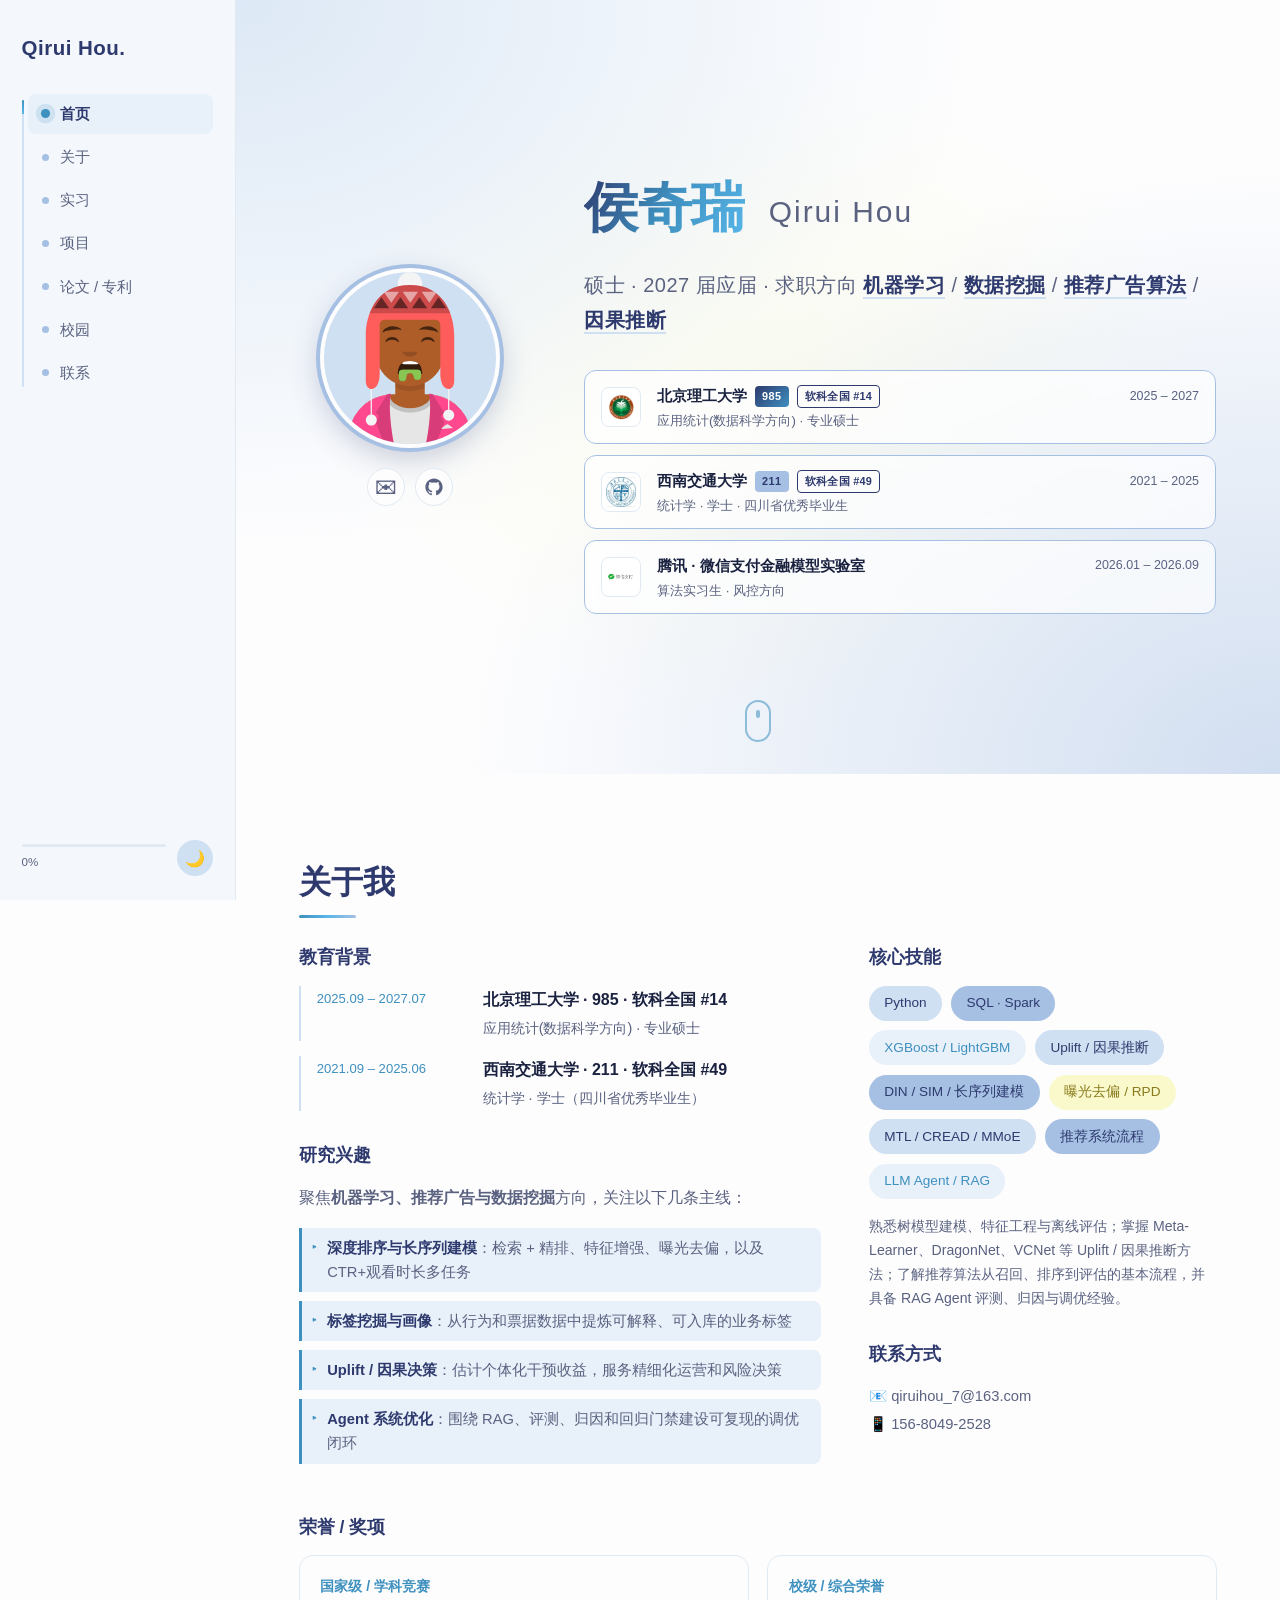
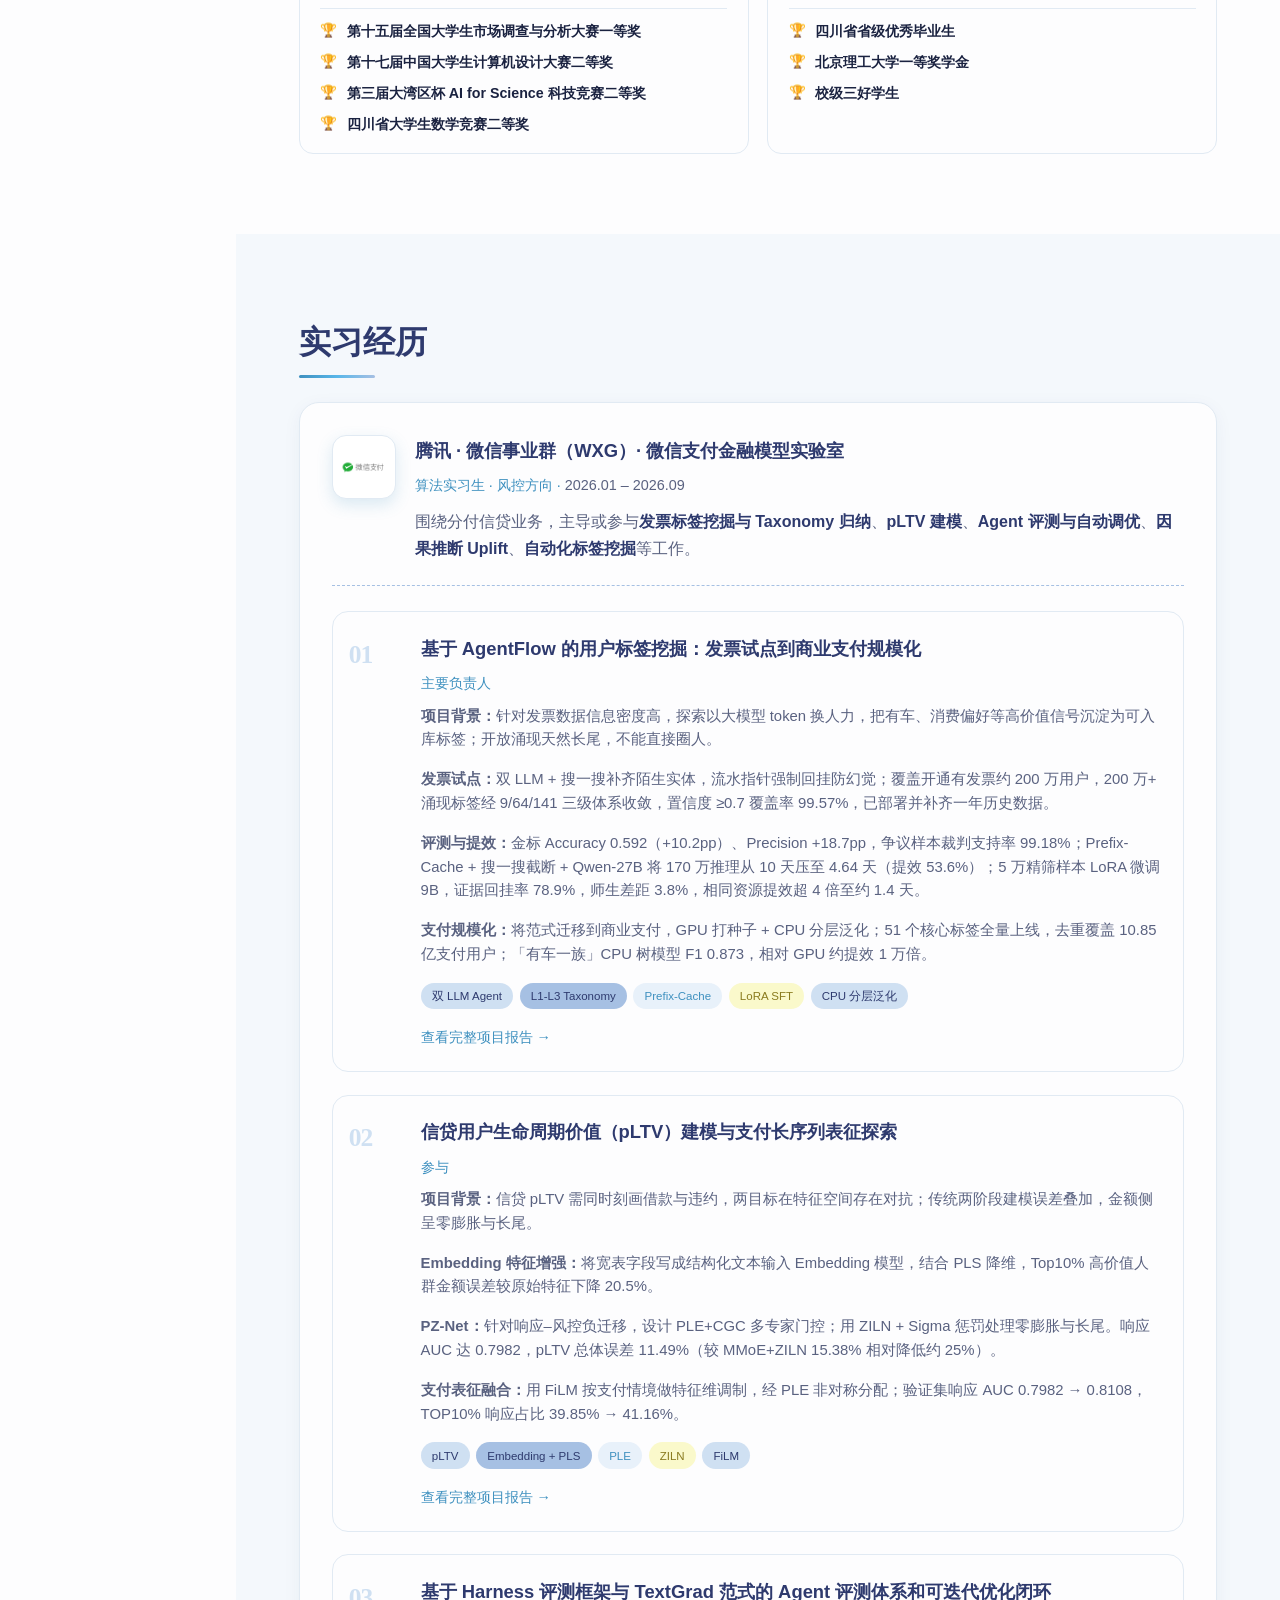
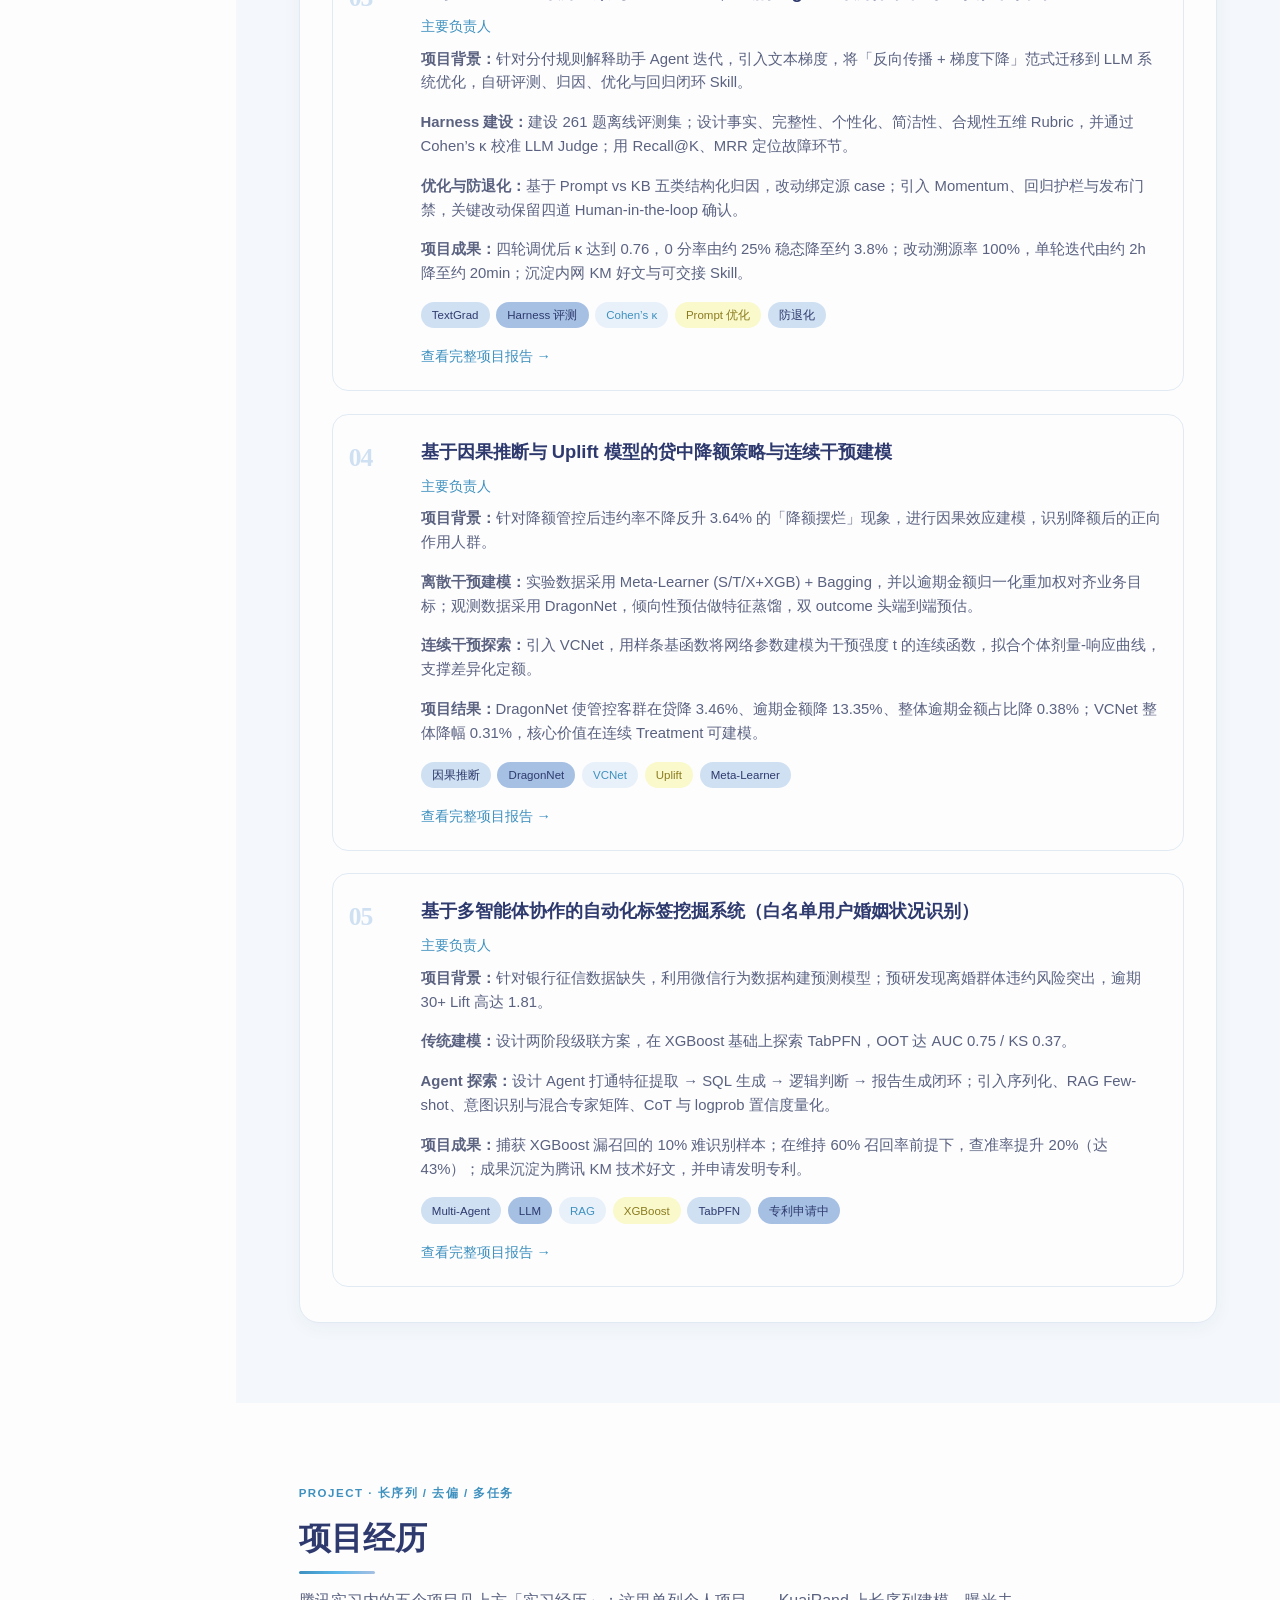
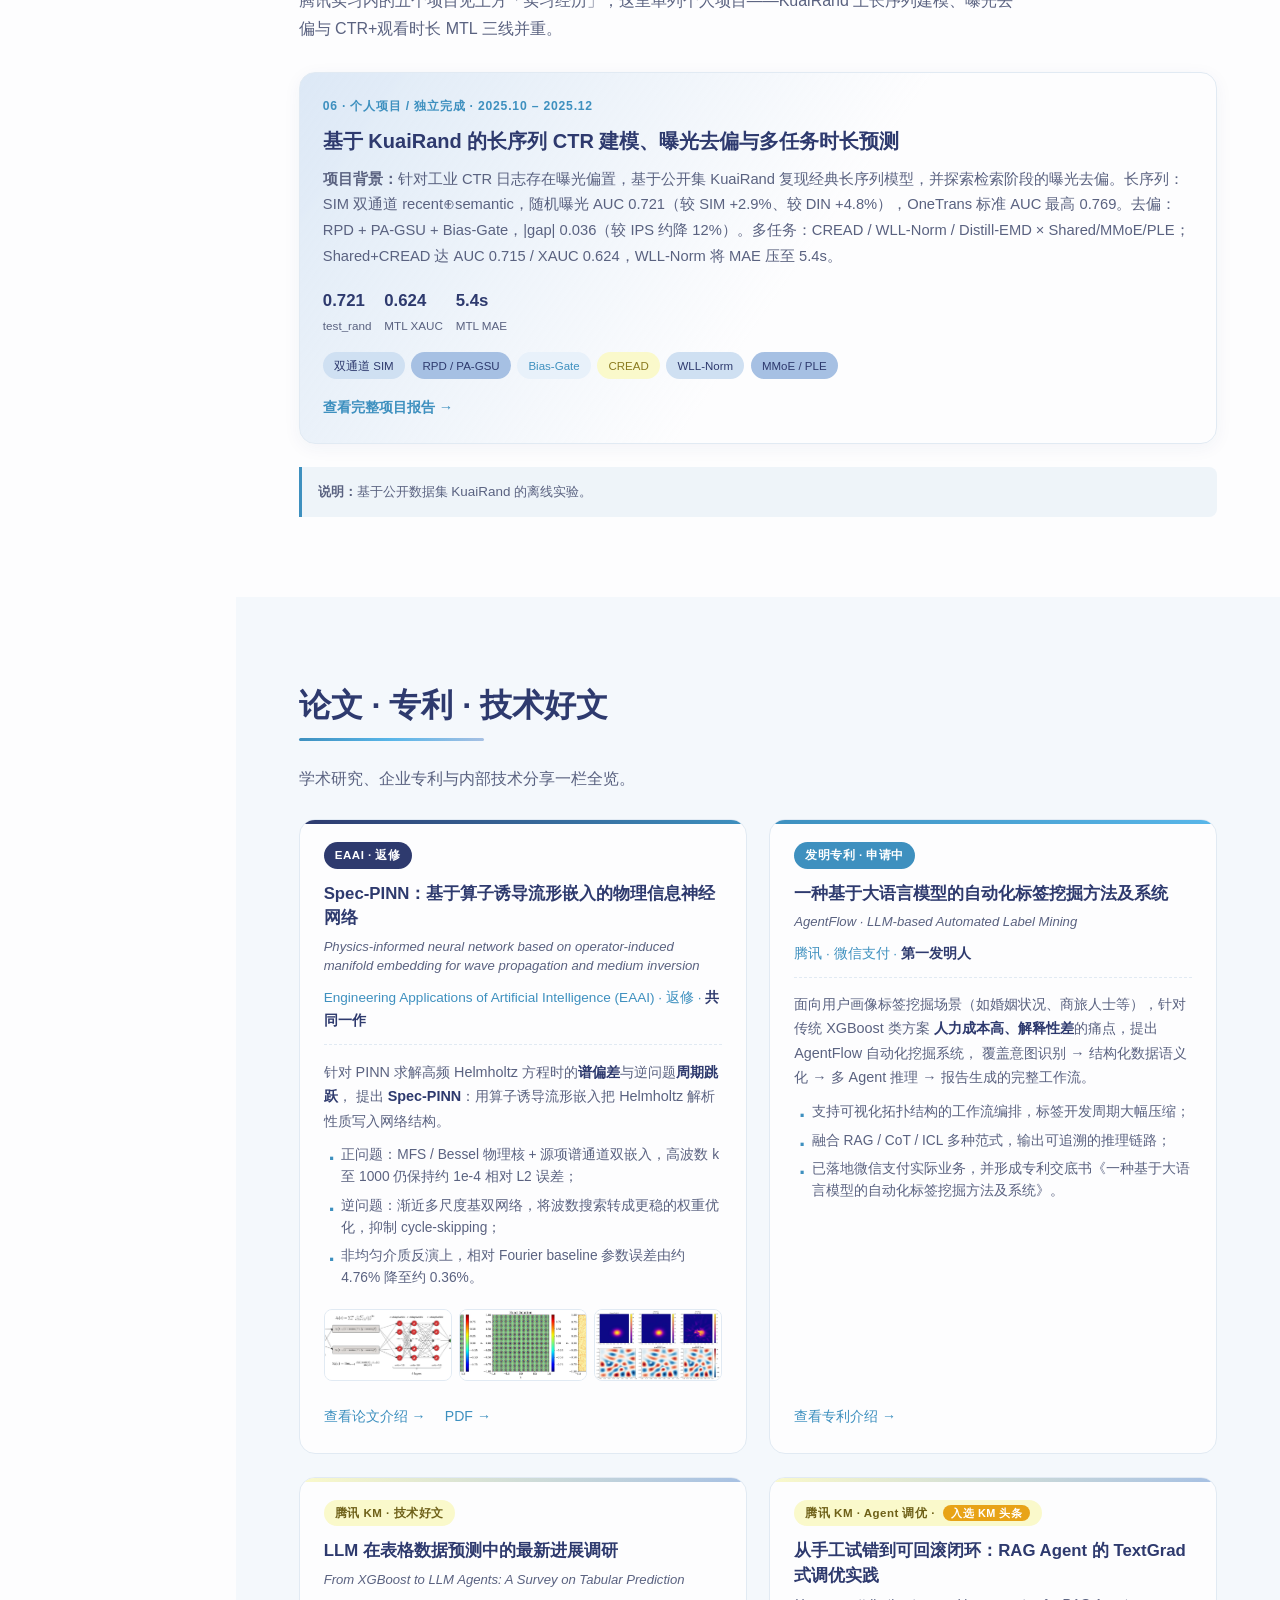
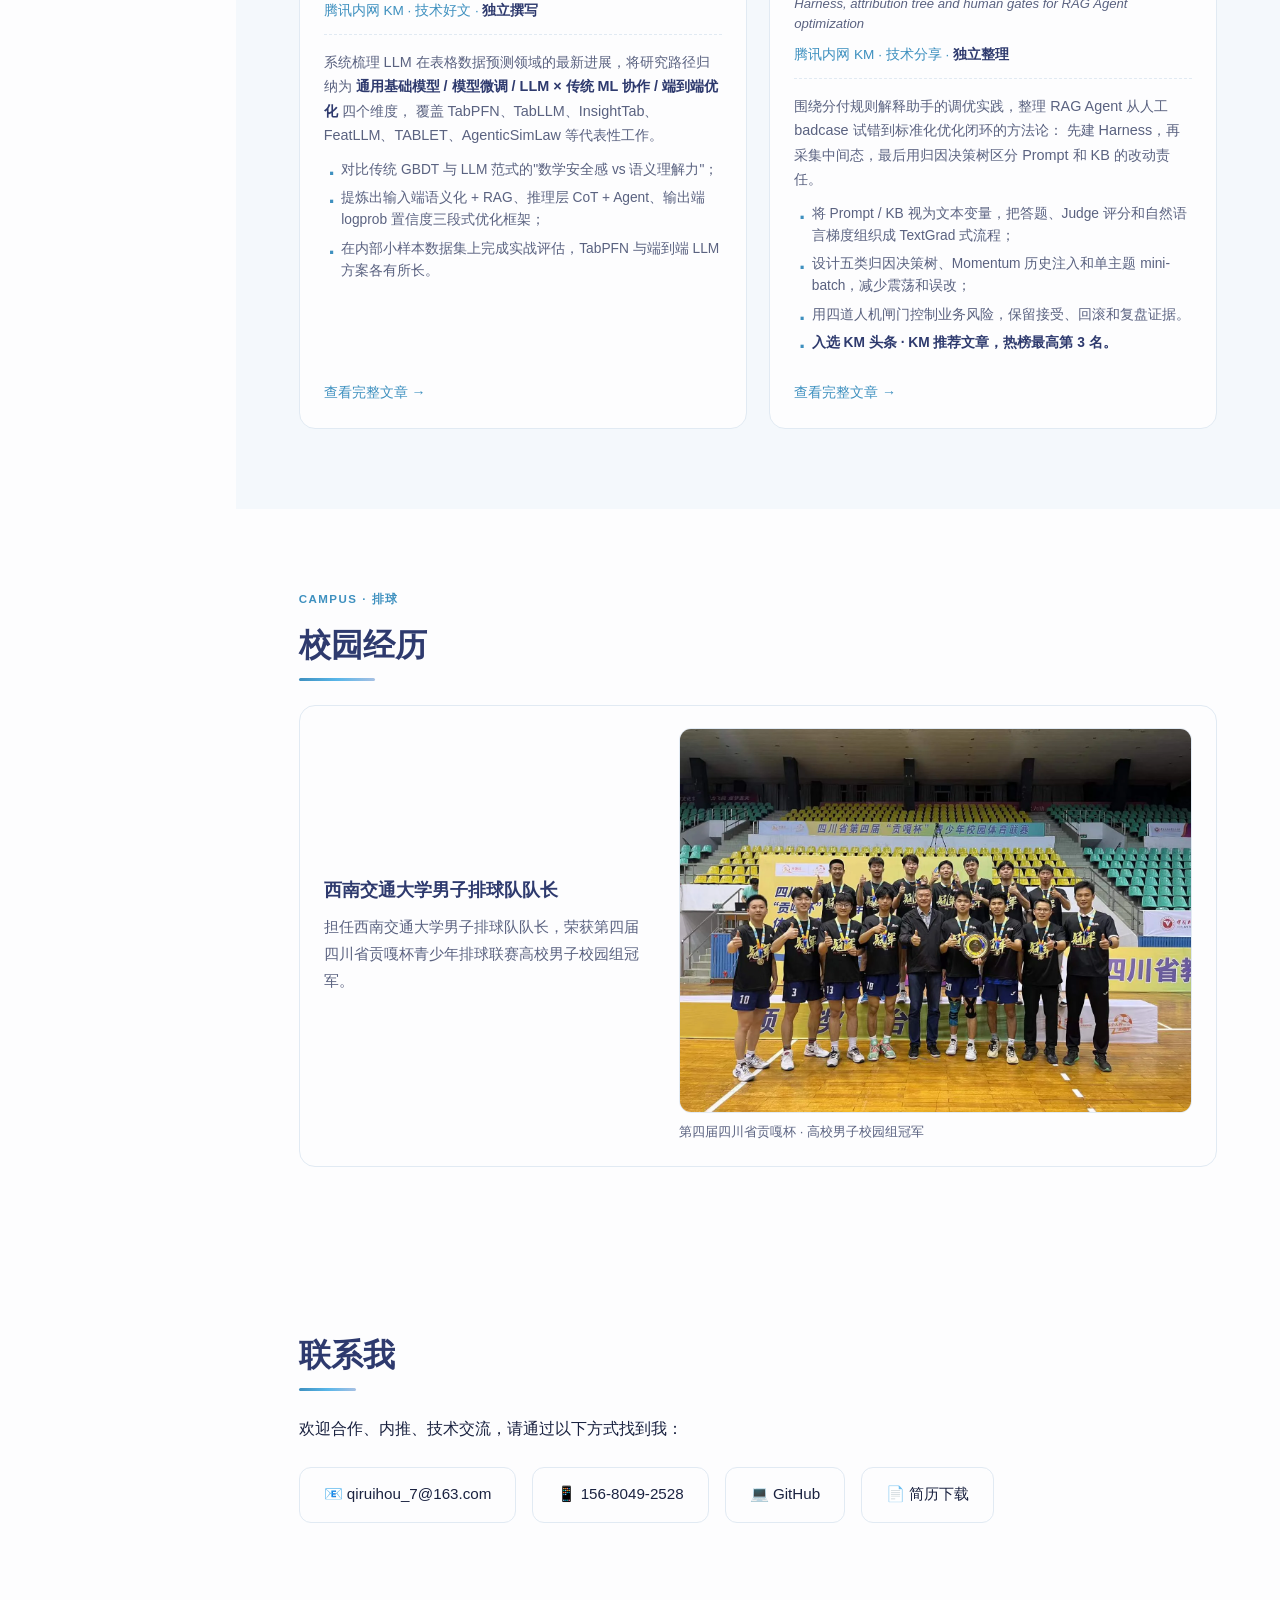
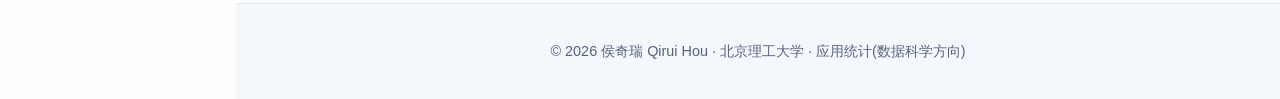
==== commit 22173249: "按转正答辩 PPT 对齐发票标签挖掘项目口径 同步 0905 答辩中的评测、提效、蒸馏与商业支付规模化数字，替换首页与详情页过时指标。  Co-authored-by: Cursor <cursora" ====
--- a/index.html
+++ b/index.html
@@ -216,15 +216,15 @@
           <a class="project-card-link" href="project-invoice-taxonomy.html">
             <span class="proj-index">01</span>
             <div class="card-body">
-              <h3>基于双 LLM Agent 的开放式用户标签挖掘与 Taxonomy 归纳</h3>
+              <h3>基于 AgentFlow 的用户标签挖掘：发票试点到商业支付规模化</h3>
               <p class="proj-role">主要负责人</p>
-              <p><strong>项目背景：</strong>针对发票数据信息密度高，探索以大模型 token 换人力，快速挖掘可解释标签并沉淀为可复用的用户标签体系。</p>
-              <p><strong>Agent 设计：</strong>搭建双 LLM 链路，并以搜一搜补齐陌生公司知识；评测集涌现约 2338 种标签；针对约 171 万开通有发票用户，通过优化搜一搜、prefix_cache 等方法将全量打标由约 10 天压至 4–5 天。</p>
-              <p><strong>标签体系归纳：</strong>建立「词频统计 → L1-L3 taxonomy → 用户标签长表」的可迭代归纳链路；进一步以数据驱动筛选 HVLR 人群，核心人群 7+ Lift 约 0.14。</p>
-              <p><strong>SFT 微调：</strong>用 Qwen3.5-27B 对 20 万样本离线推理，归并与分层过采样得到 5 万监督数据，LoRA 对 9B 做结构化 SFT；loss 约 0.13，标签准确性差距 3.8%。</p>
+              <p><strong>项目背景：</strong>针对发票数据信息密度高，探索以大模型 token 换人力，把有车、消费偏好等高价值信号沉淀为可入库标签；开放涌现天然长尾，不能直接圈人。</p>
+              <p><strong>发票试点：</strong>双 LLM + 搜一搜补齐陌生实体，流水指针强制回挂防幻觉；覆盖开通有发票约 200 万用户，200 万+ 涌现标签经 9/64/141 三级体系收敛，置信度 ≥0.7 覆盖率 99.57%，已部署并补齐一年历史数据。</p>
+              <p><strong>评测与提效：</strong>金标 Accuracy 0.592（+10.2pp）、Precision +18.7pp，争议样本裁判支持率 99.18%；Prefix-Cache + 搜一搜截断 + Qwen-27B 将 170 万推理从 10 天压至 4.64 天（提效 53.6%）；5 万精筛样本 LoRA 微调 9B，证据回挂率 78.9%，师生差距 3.8%，相同资源提效超 4 倍至约 1.4 天。</p>
+              <p><strong>支付规模化：</strong>将范式迁移到商业支付，GPU 打种子 + CPU 分层泛化；51 个核心标签全量上线，去重覆盖 10.85 亿支付用户；「有车一族」CPU 树模型 F1 0.873，相对 GPU 约提效 1 万倍。</p>
               <div class="tags">
-                <span>双 LLM Agent</span><span>L1-L3 Taxonomy</span><span>HVLR 人群识别</span>
-                <span>LoRA SFT</span><span>业务圈选</span>
+                <span>双 LLM Agent</span><span>L1-L3 Taxonomy</span><span>Prefix-Cache</span>
+                <span>LoRA SFT</span><span>CPU 分层泛化</span>
               </div>
               <div class="links"><span class="go-report">查看完整项目报告 →</span></div>
             </div>
